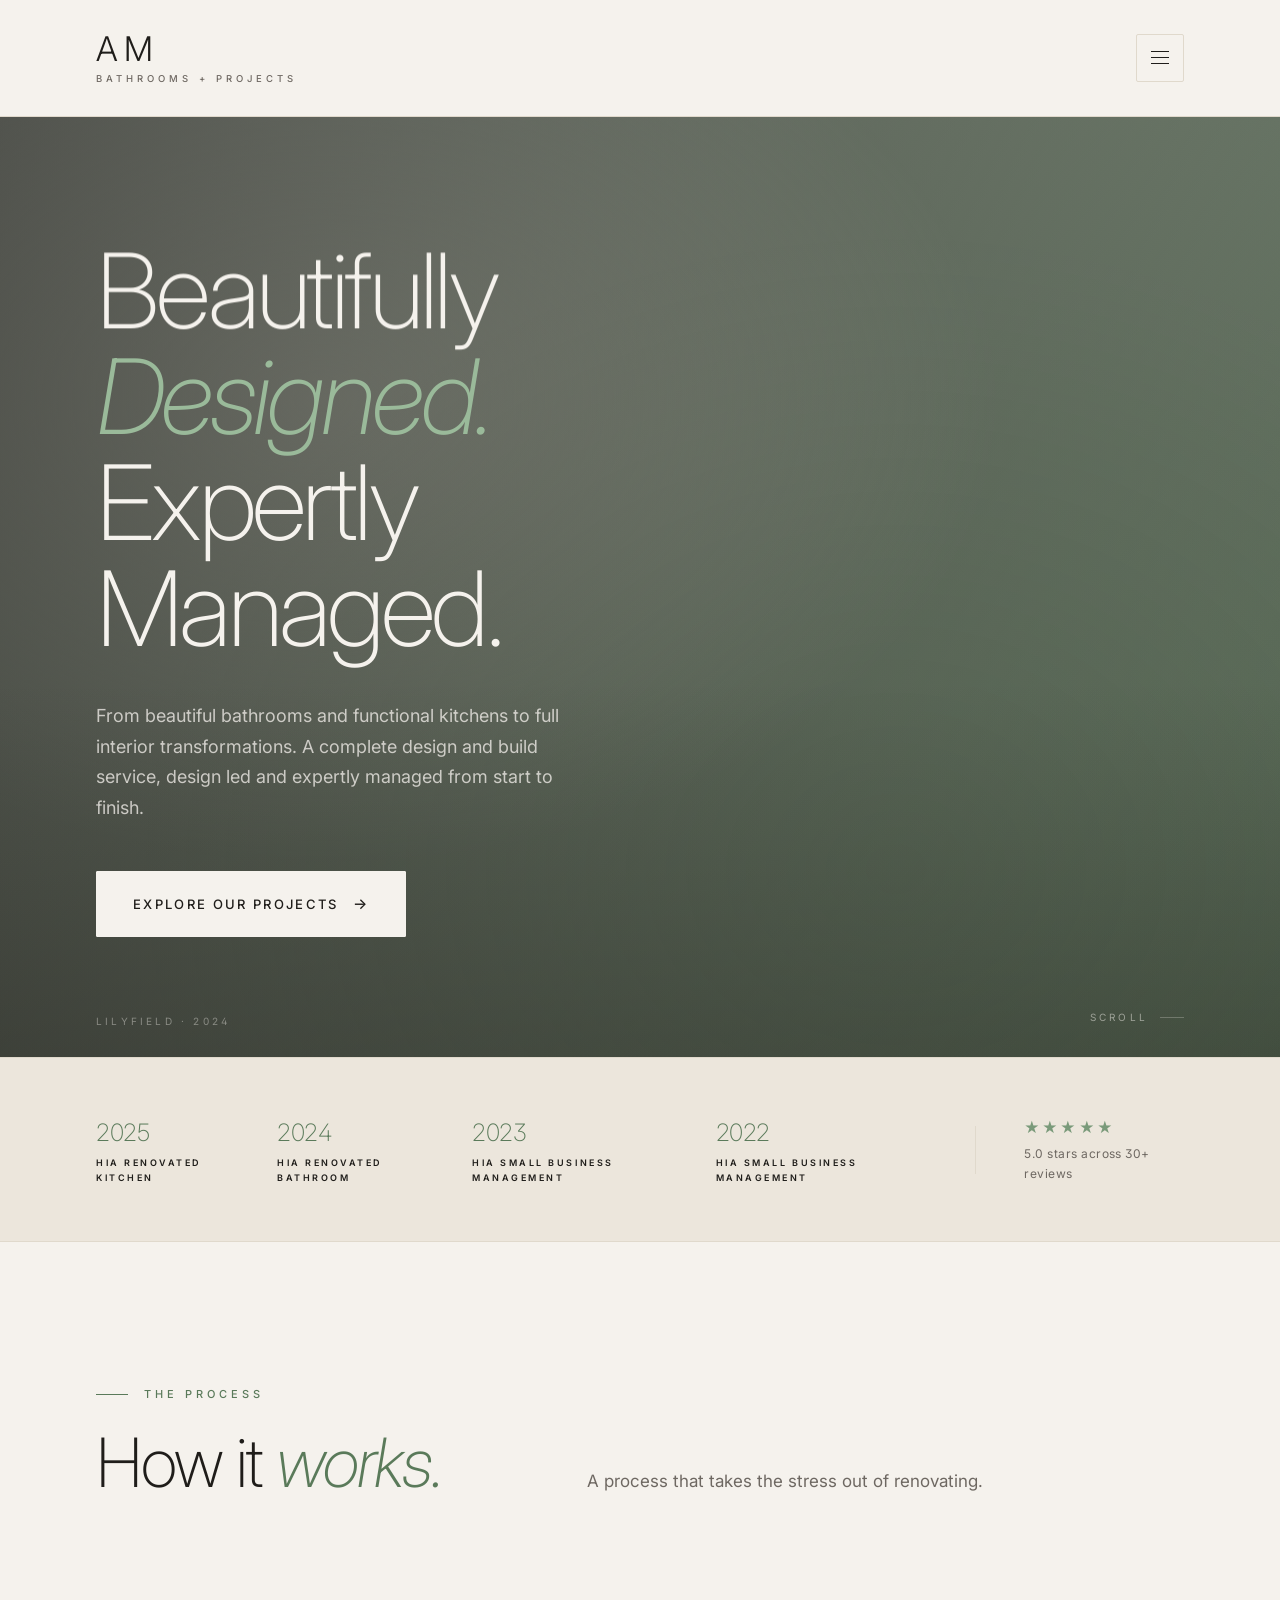
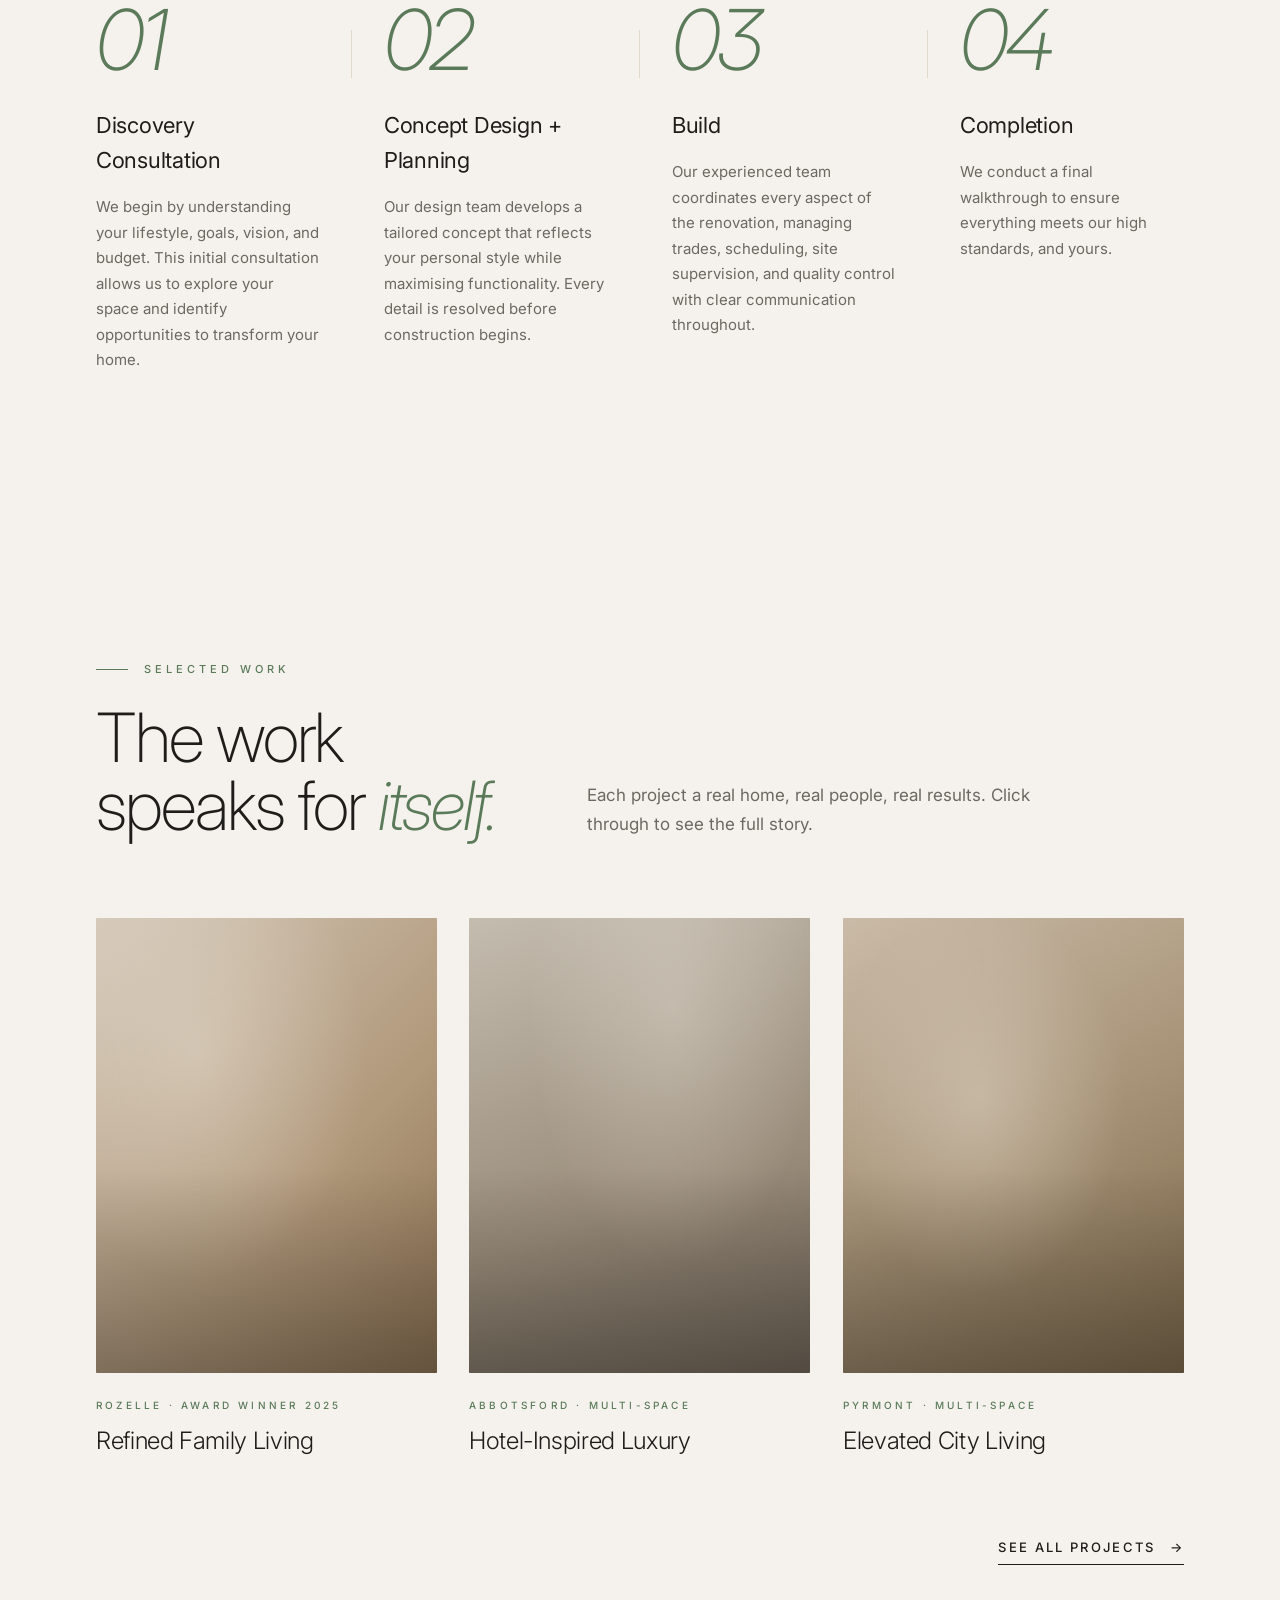
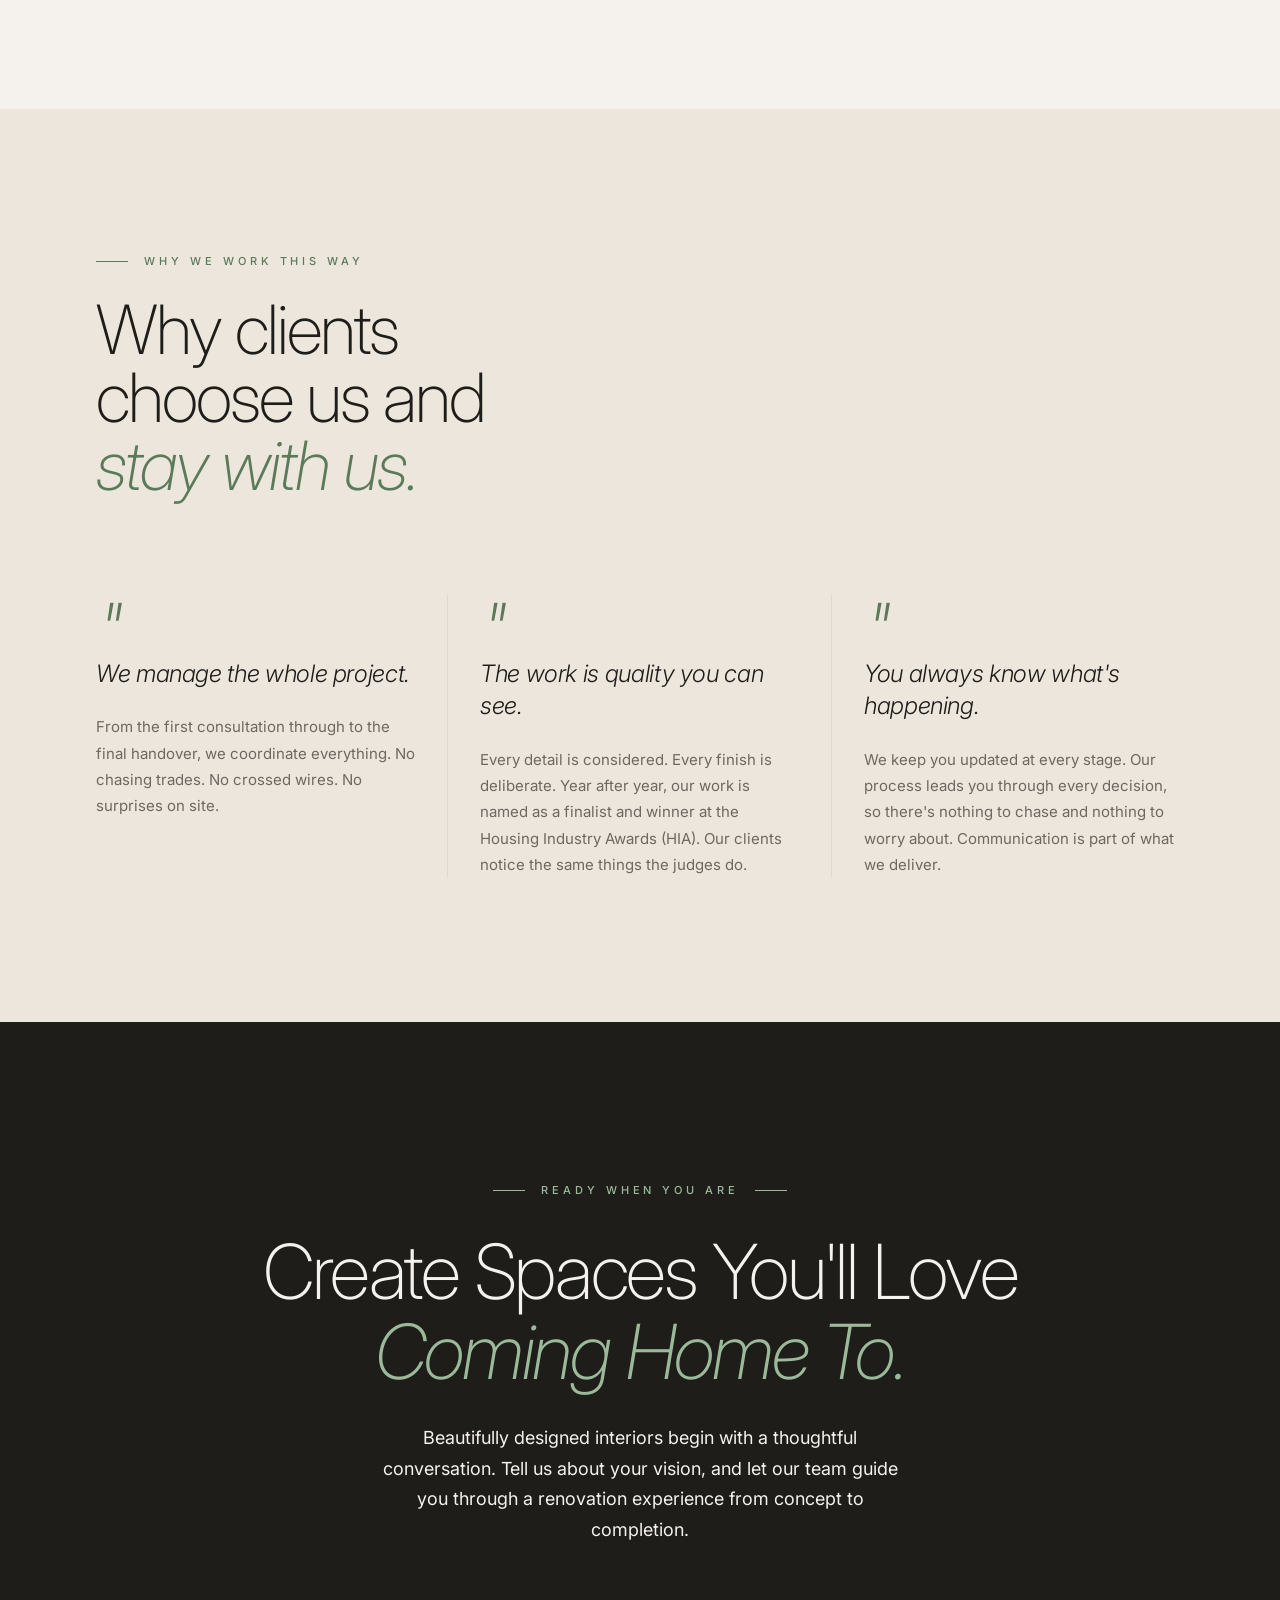
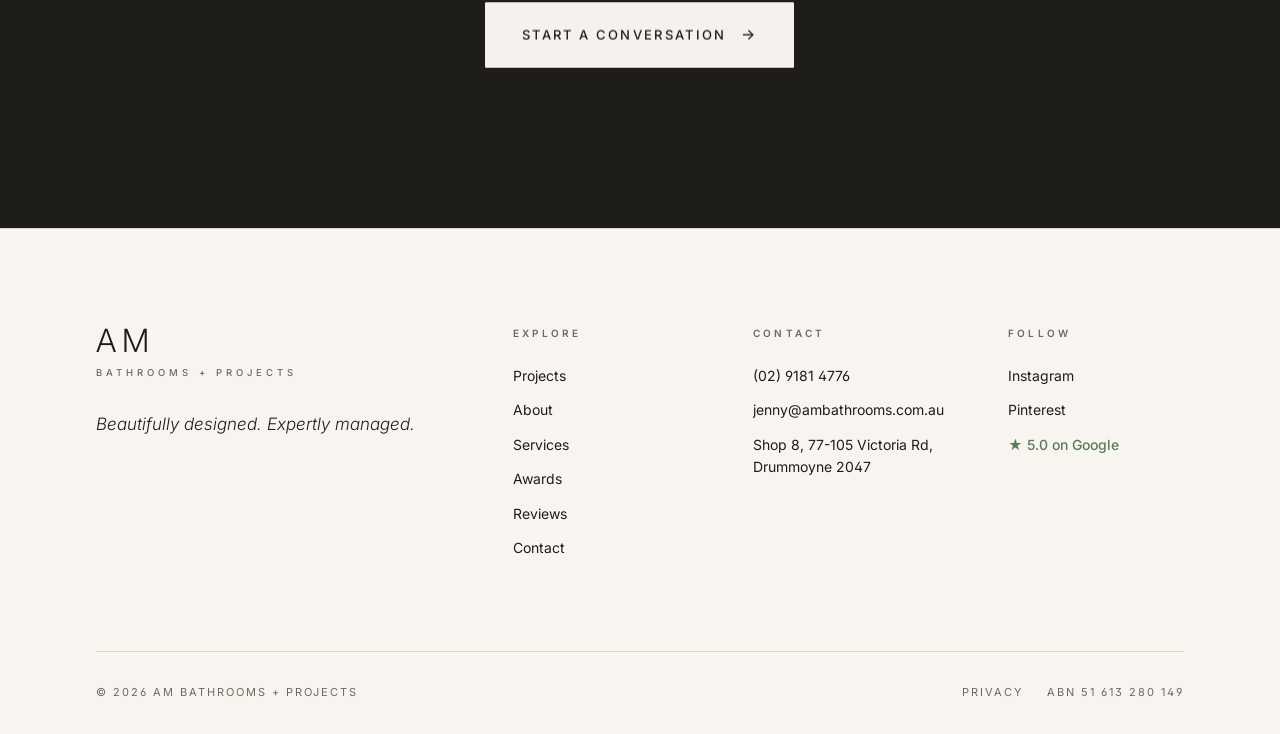
==== index.html @ 5ba43dea "Deploy site to root for clean GitHub Pages URL Copied all HTML, CSS, and JS files from mockups/ to r" ====
<!doctype html>
<html lang="en">
<head>
<meta charset="utf-8" />
<meta name="viewport" content="width=device-width,initial-scale=1" />
<title>AM Bathrooms + Projects | Bathroom, Kitchen & Full Interior Renovations Sydney</title>
<meta name="description" content="AM Bathrooms + Projects designs and builds bathroom, kitchen, laundry and full interior renovations across Sydney. One team, every detail, start to finish. HIA award-winning." />
<link rel="preconnect" href="https://fonts.googleapis.com">
<link rel="preconnect" href="https://fonts.gstatic.com" crossorigin>
<link href="https://fonts.googleapis.com/css2?family=Inter:ital,wght@0,100;0,200;0,300;0,400;0,500;0,600;1,200;1,300;1,400&display=swap" rel="stylesheet">
<script>document.documentElement.classList.add('am')</script>
<link rel="stylesheet" href="animations.css">
<style>
:root{
  --bg: #f5f2ed;
  --bg-2: #f8f5f0;
  --surface: #faf8f4;
  --surface-alt: #ece6dc;
  --ink: #1f1d1a;
  --ink-muted: #6e6862;
  --ink-faint: #a39c92;
  --line: #e0d9cc;
  --line-soft: #ebe5d8;
  --accent: #5a7a5a;
  --brass: #7a9a7a;
  --brass-soft: #9aba9a;
}
*{box-sizing:border-box;margin:0;padding:0}
html,body{
  background:var(--bg);color:var(--ink);
  font-family:'Inter',system-ui,sans-serif;font-weight:400;line-height:1.6;
  -webkit-font-smoothing:antialiased;-moz-osx-font-smoothing:grayscale;
  font-feature-settings:"kern" 1,"liga" 1,"ss01" 1;
}
body::before{
  content:'';position:fixed;inset:0;pointer-events:none;z-index:1;opacity:.04;
  background-image:url("data:image/svg+xml;utf8,<svg xmlns='http://www.w3.org/2000/svg' width='200' height='200'><filter id='n'><feTurbulence type='fractalNoise' baseFrequency='0.9' numOctaves='2' stitchTiles='stitch'/><feColorMatrix values='0 0 0 0 0.12 0 0 0 0 0.11 0 0 0 0 0.10 0 0 0 1 0'/></filter><rect width='200' height='200' filter='url(%23n)'/></svg>");
  mix-blend-mode:multiply;
}
body > * { position: relative; z-index: 2 }
a{color:inherit;text-decoration:none}

/* Navbar */
.nav{
  background:var(--bg);
  border-bottom:1px solid var(--line);
  padding:32px 96px;
  display:flex;align-items:center;justify-content:space-between;
}
.brand{display:flex;flex-direction:column;align-items:flex-start;line-height:1}
.brand .mark{
  font-family:'Inter',sans-serif;font-weight:300;font-size:34px;letter-spacing:.18em;
  color:var(--ink);line-height:1;
}
.brand .wm{
  font-family:'Inter',sans-serif;font-size:9.5px;font-weight:500;letter-spacing:.42em;
  color:var(--ink-muted);margin-top:8px;text-transform:uppercase;
}
.hamburger{
  width:48px;height:48px;border:1px solid var(--line);background:transparent;cursor:pointer;
  display:flex;flex-direction:column;align-items:center;justify-content:center;gap:5px;border-radius:2px;
  transition:all .25s ease-out;
}
.hamburger:hover{background:var(--ink);border-color:var(--ink)}
.hamburger:hover span{background:var(--bg)}
.hamburger span{display:block;width:18px;height:1px;background:var(--ink);transition:background .25s ease-out}

/* Hero — full-width with overlay */
.hero{
  position:relative;
  min-height:88vh;
  display:flex;align-items:center;
  padding:120px 96px;
  overflow:hidden;
}
.hero-bg{
  position:absolute;inset:0;
  background:
    radial-gradient(ellipse at 25% 30%, rgba(241,235,225,.35) 0%, transparent 50%),
    radial-gradient(ellipse at 70% 80%, rgba(90,122,90,.15) 0%, transparent 60%),
    linear-gradient(135deg, #b8c4b8 0%, #8a9a88 40%, #5a6e58 100%);
}
.hero-bg::before{
  content:'';position:absolute;inset:0;
  background:linear-gradient(105deg, rgba(31,29,26,.68) 0%, rgba(31,29,26,.4) 50%, rgba(31,29,26,.15) 100%);
  z-index:1;
}
.hero-bg::after{
  content:'';position:absolute;inset:0;
  background:linear-gradient(180deg, transparent 60%, rgba(31,29,26,.3) 100%);
  z-index:1;
}
.hero-text{position:relative;z-index:2;max-width:640px}
.hero h1{
  font-family:'Inter',sans-serif;font-weight:200;letter-spacing:-.035em;
  font-size:104px;line-height:1.02;color:var(--bg);
  margin-bottom:40px;
}
.hero h1 span{display:block}
.hero h1 em{font-style:italic;font-weight:200;color:var(--brass-soft)}
.hero p.sub{
  font-family:'Inter',sans-serif;font-size:18px;font-weight:400;color:rgba(245,242,237,.75);
  max-width:500px;margin-bottom:48px;line-height:1.7;
}
.cta-row{display:flex;gap:20px;align-items:center;flex-wrap:wrap}
.btn{
  font-family:'Inter',sans-serif;font-weight:500;font-size:13px;letter-spacing:.18em;
  padding:20px 36px;border-radius:1px;cursor:pointer;transition:all .3s ease-out;
  text-transform:uppercase;display:inline-flex;align-items:center;gap:14px;
}
.btn-primary{background:var(--ink);color:var(--bg);border:1px solid var(--ink)}
.btn-primary:hover{background:var(--accent);border-color:var(--accent);transform:translateY(-1px)}
.btn-secondary{background:transparent;color:var(--ink);border:1px solid var(--ink);padding:20px 32px}
.btn-secondary:hover{background:var(--ink);color:var(--bg)}
.btn-hero{background:var(--bg);color:var(--ink);border:1px solid var(--bg)}
.btn-hero:hover{background:var(--accent);color:var(--bg);border-color:var(--accent);transform:translateY(-1px)}
.btn .arrow{font-size:15px;transition:transform .25s ease-out}
.btn:hover .arrow{transform:translateX(4px)}

.hero .photo-label{
  position:absolute;bottom:28px;left:96px;color:var(--bg);
  font-family:'Inter',sans-serif;font-size:10px;letter-spacing:.32em;
  text-transform:uppercase;opacity:.4;z-index:2;
}
.hero .scroll-hint{
  position:absolute;bottom:32px;right:96px;color:var(--bg);
  font-family:'Inter',sans-serif;font-size:10px;letter-spacing:.32em;
  text-transform:uppercase;opacity:.5;z-index:2;
  display:flex;align-items:center;gap:12px;
}
.hero .scroll-hint::after{content:'';width:24px;height:1px;background:var(--bg);opacity:.5}

/* Trust bar — rotating flip */
.trust{
  background:var(--surface-alt);
  padding:56px 96px;
  border-top:1px solid var(--line);border-bottom:1px solid var(--line);
  perspective:1200px;overflow:hidden;
}
.trust-flipper{
  position:relative;
  transform-style:preserve-3d;
  transition:transform .8s cubic-bezier(.16,1,.3,1);
}
.trust-flipper.flipped{transform:rotateX(180deg)}
.trust-face{backface-visibility:hidden;background:var(--surface-alt)}
.trust-front{display:flex;align-items:center;justify-content:center;gap:48px}
.trust-back{
  position:absolute;inset:0;transform:rotateX(180deg);
  display:flex;align-items:center;justify-content:center;
}
.awards{display:flex;gap:32px;align-items:center}
.award-badge{
  font-family:'Inter',sans-serif;font-size:9px;font-weight:600;letter-spacing:.28em;
  text-transform:uppercase;color:var(--ink);
  display:flex;flex-direction:column;align-items:flex-start;gap:4px;
}
.award-badge .year{font-family:'Inter',sans-serif;font-weight:200;font-size:24px;letter-spacing:-.02em;color:var(--accent);text-transform:none}
.divider{width:1px;height:48px;background:var(--line)}
.trust-rating{display:flex;flex-direction:column;align-items:flex-start;gap:4px}
.trust-rating .stars{color:var(--brass);letter-spacing:.14em;font-size:15px;font-family:'Inter',sans-serif}
.trust-rating .rating-text{font-family:'Inter',sans-serif;font-size:12px;font-weight:400;color:var(--ink-muted);letter-spacing:.04em}
.quote{
  font-family:'Inter',sans-serif;font-style:italic;font-weight:300;font-size:19px;
  color:var(--ink);line-height:1.6;letter-spacing:-.005em;
  max-width:700px;text-align:center;padding:0 24px;
}
.quote .stars{color:var(--brass);letter-spacing:.14em;font-style:normal;font-size:13px;display:block;margin-bottom:10px}
.quote .who{display:block;margin-top:14px;font-style:normal;font-family:'Inter',sans-serif;font-size:10px;font-weight:500;letter-spacing:.28em;text-transform:uppercase;color:var(--ink-muted)}

/* How it works */
.how{padding:144px 96px;background:var(--bg)}
.how-header{display:grid;grid-template-columns:5fr 7fr;gap:64px;margin-bottom:96px;align-items:end}
.how .section-eyebrow{
  font-family:'Inter',sans-serif;font-size:11px;font-weight:500;letter-spacing:.36em;
  color:var(--accent);text-transform:uppercase;margin-bottom:24px;
  display:flex;align-items:center;gap:16px;
}
.how .section-eyebrow::before{content:'';width:32px;height:1px;background:var(--accent)}
.how h2{
  font-family:'Inter',sans-serif;font-weight:200;font-size:68px;letter-spacing:-.03em;
  color:var(--ink);line-height:1;
}
.how h2 em{font-style:italic;color:var(--accent);font-weight:200}
.how p.lead{
  font-size:17px;color:var(--ink-muted);max-width:480px;line-height:1.7;
}
.steps{display:grid;grid-template-columns:repeat(4,1fr);gap:64px}
.step{position:relative}
.step .num{
  font-family:'Inter',sans-serif;font-weight:200;font-style:italic;font-size:84px;
  color:var(--accent);line-height:1;margin-bottom:32px;letter-spacing:-.04em;
}
.step h3{
  font-family:'Inter',sans-serif;font-size:22px;font-weight:400;margin-bottom:16px;
  letter-spacing:-.012em;color:var(--ink);
}
.step p{color:var(--ink-muted);font-size:15px;line-height:1.7}
.step:not(:last-child)::after{
  content:'';position:absolute;top:38px;right:-32px;width:1px;height:48px;background:var(--line);
}

/* Featured Projects */
.featured{padding:144px 96px;background:var(--bg)}
.featured-header{display:grid;grid-template-columns:5fr 7fr;gap:64px;margin-bottom:80px;align-items:end}
.featured .section-eyebrow{
  font-family:'Inter',sans-serif;font-size:11px;font-weight:500;letter-spacing:.36em;
  color:var(--accent);text-transform:uppercase;margin-bottom:24px;
  display:flex;align-items:center;gap:16px;
}
.featured .section-eyebrow::before{content:'';width:32px;height:1px;background:var(--accent)}
.featured h2{
  font-family:'Inter',sans-serif;font-weight:200;font-size:68px;letter-spacing:-.03em;
  color:var(--ink);line-height:1;
}
.featured h2 em{font-style:italic;color:var(--accent);font-weight:200}
.featured p.lead{font-size:17px;color:var(--ink-muted);max-width:480px;line-height:1.7}
.project-grid{display:grid;grid-template-columns:repeat(3,1fr);gap:32px}
.project-card{cursor:pointer;display:block}
.project-image{
  position:relative;overflow:hidden;border-radius:1px;
  aspect-ratio:3/4;margin-bottom:24px;
  transition:transform .5s ease-out;
}
.project-image.p1{background:
  radial-gradient(ellipse at 30% 30%, rgba(241,235,225,.35) 0%, transparent 50%),
  linear-gradient(135deg, #d4c8b8 0%, #b0987a 60%, #8a6f50 100%);
}
.project-image.p2{background:
  radial-gradient(ellipse at 60% 20%, rgba(241,235,225,.3) 0%, transparent 50%),
  linear-gradient(160deg, #c4bcaf 0%, #998c7a 60%, #6e6356 100%);
}
.project-image.p3{background:
  radial-gradient(ellipse at 40% 40%, rgba(241,235,225,.35) 0%, transparent 50%),
  linear-gradient(150deg, #cabba8 0%, #a89478 50%, #7a6648 100%);
}
.project-image::after{
  content:'';position:absolute;inset:0;
  background:linear-gradient(180deg, transparent 55%, rgba(31,29,26,.35) 100%);
}
.project-card:hover .project-image{transform:translateY(-8px)}
.project-meta{
  font-family:'Inter',sans-serif;font-size:10px;font-weight:500;letter-spacing:.32em;
  color:var(--accent);text-transform:uppercase;margin-bottom:12px;
}
.project-name{
  font-family:'Inter',sans-serif;font-size:24px;font-weight:300;letter-spacing:-.015em;
  color:var(--ink);transition:color .25s ease-out;line-height:1.3;
}
.project-card:hover .project-name{color:var(--accent)}
.featured-link{margin-top:80px;display:flex;justify-content:flex-end}
.featured-link a{
  font-family:'Inter',sans-serif;font-size:13px;font-weight:500;letter-spacing:.18em;
  color:var(--ink);text-transform:uppercase;
  border-bottom:1px solid var(--ink);padding-bottom:6px;
  display:inline-flex;gap:14px;align-items:center;
  transition:all .3s ease-out;
}
.featured-link a:hover{color:var(--accent);border-color:var(--accent)}
.featured-link a:hover .arrow{transform:translateX(4px)}
.featured-link .arrow{transition:transform .25s ease-out}

/* Why Pillars */
.why{padding:144px 96px;background:var(--surface-alt)}
.why-header{display:grid;grid-template-columns:5fr 7fr;gap:64px;margin-bottom:96px;align-items:end}
.why .section-eyebrow{
  font-family:'Inter',sans-serif;font-size:11px;font-weight:500;letter-spacing:.36em;
  color:var(--accent);text-transform:uppercase;margin-bottom:24px;
  display:flex;align-items:center;gap:16px;
}
.why .section-eyebrow::before{content:'';width:32px;height:1px;background:var(--accent)}
.why h2{
  font-family:'Inter',sans-serif;font-weight:200;font-size:68px;letter-spacing:-.03em;
  color:var(--ink);line-height:1;
}
.why h2 em{font-style:italic;color:var(--accent);font-weight:200}
.pillars{display:grid;grid-template-columns:repeat(3,1fr);gap:64px}
.pillar{position:relative}
.pillar .quote-mark{
  font-family:'Inter',sans-serif;font-style:italic;font-weight:200;font-size:80px;
  color:var(--accent);line-height:.5;margin-bottom:32px;letter-spacing:-.04em;
  height:32px;
}
.pillar h3{
  font-family:'Inter',sans-serif;font-size:24px;font-weight:300;letter-spacing:-.015em;
  color:var(--ink);margin-bottom:24px;line-height:1.35;font-style:italic;
}
.pillar p{color:var(--ink-muted);font-size:15px;line-height:1.75}
.pillar:not(:last-child)::after{
  content:'';position:absolute;top:0;right:-32px;width:1px;height:100%;background:var(--line);
}

/* Final CTA */
.cta{background:var(--ink);color:var(--bg);padding:160px 96px;text-align:center}
.cta-inner{max-width:760px;margin:0 auto}
.cta .section-eyebrow{
  font-family:'Inter',sans-serif;font-size:11px;font-weight:500;letter-spacing:.36em;
  color:var(--brass-soft);text-transform:uppercase;margin-bottom:32px;
  display:flex;align-items:center;justify-content:center;gap:16px;
}
.cta .section-eyebrow::before,
.cta .section-eyebrow::after{content:'';width:32px;height:1px;background:var(--brass-soft)}
.cta h2{
  font-family:'Inter',sans-serif;font-weight:200;font-size:76px;letter-spacing:-.03em;
  color:var(--bg);line-height:1.05;margin-bottom:32px;
}
.cta h2 em{font-style:italic;color:var(--brass-soft);font-weight:200}
.cta p{
  font-family:'Inter',sans-serif;font-size:18px;color:var(--bg);opacity:.78;
  max-width:540px;margin:0 auto 56px;line-height:1.7;
}
.btn-inverted{background:var(--bg);color:var(--ink);border:1px solid var(--bg)}
.btn-inverted:hover{background:var(--brass);color:var(--bg);border-color:var(--brass);transform:translateY(-1px)}

/* Footer */
.footer{background:var(--bg-2);padding:96px 96px 32px;border-top:1px solid var(--line)}
.footer-grid{display:grid;grid-template-columns:2fr 1fr 1fr 1fr;gap:64px;margin-bottom:80px}
.footer-brand .mark{
  font-family:'Inter',sans-serif;font-weight:300;font-size:32px;letter-spacing:.18em;
  color:var(--ink);line-height:1;display:block;
}
.footer-brand .wm{
  font-family:'Inter',sans-serif;font-size:9.5px;font-weight:500;letter-spacing:.42em;
  color:var(--ink-muted);margin-top:8px;text-transform:uppercase;display:block;
}
.footer-brand .tag{
  font-family:'Inter',sans-serif;font-style:italic;font-weight:300;font-size:17px;
  color:var(--ink);margin-top:32px;max-width:340px;line-height:1.5;
}
.footer-col h4{
  font-family:'Inter',sans-serif;font-size:10px;font-weight:600;letter-spacing:.32em;
  color:var(--ink-muted);text-transform:uppercase;margin-bottom:24px;
}
.footer-col a, .footer-col span{
  font-family:'Inter',sans-serif;font-size:14px;font-weight:400;
  color:var(--ink);display:block;margin-bottom:12px;
  transition:color .2s ease-out;
}
.footer-col a:hover{color:var(--accent)}
.footer-col .accent{color:var(--accent);font-weight:500}
.footer-bottom{
  border-top:1px solid var(--line);padding-top:32px;
  display:flex;justify-content:space-between;align-items:center;
  font-family:'Inter',sans-serif;font-size:11px;letter-spacing:.18em;
  color:var(--ink-muted);text-transform:uppercase;
}
.footer-bottom a{color:var(--ink-muted);transition:color .2s ease-out}
.footer-bottom a:hover{color:var(--accent)}
.footer-bottom .links{display:flex;gap:24px}

.label-bar{
  position:fixed;bottom:0;left:0;right:0;background:var(--ink);color:var(--bg);
  padding:12px 24px;font-family:'Inter',sans-serif;font-size:10px;letter-spacing:.32em;
  text-align:center;text-transform:uppercase;z-index:99;opacity:.85;
}

@media (max-width: 1100px){
  .nav, .hero, .trust, .how, .featured, .why, .cta, .footer { padding-left: 32px; padding-right: 32px }
  .hero { padding: 80px 32px; min-height: 75vh }
  .hero h1 { font-size: 56px }
  .hero .photo-label { left: 32px }
  .hero .scroll-hint { right: 32px }
  .trust { padding: 40px 32px }
  .trust-front { flex-direction: column; gap: 24px }
  .trust-front .divider { display: none }
  .awards { flex-direction: column; gap: 20px; align-items: center }
  .award-badge { align-items: center; text-align: center }
  .trust-rating { align-items: center }
  .quote { font-size: 16px; padding: 0 16px }
  .how-header, .featured-header, .why-header { grid-template-columns: 1fr; gap: 32px; margin-bottom: 64px }
  .how h2, .featured h2, .why h2 { font-size: 44px }
  .cta h2 { font-size: 48px }
  .steps { grid-template-columns: 1fr; gap: 56px }
  .step:not(:last-child)::after { display: none }
  .project-grid { grid-template-columns: 1fr; gap: 48px }
  .pillars { grid-template-columns: 1fr; gap: 48px }
  .pillar:not(:last-child)::after { display: none }
  .pillar:not(:last-child) { padding-bottom: 48px; border-bottom: 1px solid var(--line) }
  .featured, .why, .cta { padding-top: 88px; padding-bottom: 88px }
  .cta p { font-size: 16px }
  .footer { padding: 64px 32px 24px }
  .footer-grid { grid-template-columns: 1fr 1fr; gap: 48px; margin-bottom: 48px }
  .footer-bottom { flex-direction: column; gap: 16px; text-align: center }
}
@media (max-width: 640px){
  .footer-grid { grid-template-columns: 1fr }
  .featured-link { justify-content: center; margin-top: 56px }
}
</style>
</head>
<body>
<div class="page-transition"></div>

<header class="nav">
  <a href="#" class="brand" aria-label="AM Bathrooms and Projects, home">
    <span class="mark">AM</span>
    <span class="wm">Bathrooms + Projects</span>
  </a>
  <button class="hamburger" aria-label="Open menu"><span></span><span></span><span></span></button>
</header>

<section class="hero">
  <div class="hero-bg"></div>
  <div class="hero-text">
    <h1>
      <span>Beautifully</span>
      <span><em>Designed.</em></span>
      <span>Expertly Managed.</span>
    </h1>
    <p class="sub">From beautiful bathrooms and functional kitchens to full interior transformations. A complete design and build service, design led and expertly managed from start to finish.</p>
    <div class="cta-row">
      <a href="projects.html" class="btn btn-hero">Explore Our Projects <span class="arrow">→</span></a>
    </div>
  </div>
  <div class="photo-label">Lilyfield · 2024</div>
  <div class="scroll-hint">Scroll</div>
</section>

<section class="trust">
  <div class="trust-flipper" id="trustFlipper">
    <div class="trust-face trust-front">
      <div class="awards">
        <div class="award-badge">
          <span class="year">2025</span>
          <span>HIA Renovated Kitchen</span>
        </div>
        <div class="award-badge">
          <span class="year">2024</span>
          <span>HIA Renovated Bathroom</span>
        </div>
        <div class="award-badge">
          <span class="year">2023</span>
          <span>HIA Small Business Management</span>
        </div>
        <div class="award-badge">
          <span class="year">2022</span>
          <span>HIA Small Business Management</span>
        </div>
      </div>
      <div class="divider"></div>
      <div class="trust-rating">
        <span class="stars">★★★★★</span>
        <span class="rating-text">5.0 stars across 30+ reviews</span>
      </div>
    </div>
    <div class="trust-face trust-back">
      <div class="quote" id="trustQuote">
        <span class="stars">★★★★★</span>
        <span class="qt">"The process was seamless and stress-free."</span>
        <span class="who" style="display:none"></span>
      </div>
    </div>
  </div>
</section>

<section class="how" id="how">
  <div class="how-header">
    <div>
      <div class="section-eyebrow">The process</div>
      <h2>How it <em>works.</em></h2>
    </div>
    <p class="lead">A process that takes the stress out of renovating.</p>
  </div>
  <div class="steps">
    <div class="step">
      <div class="num">01</div>
      <h3>Discovery Consultation</h3>
      <p>We begin by understanding your lifestyle, goals, vision, and budget. This initial consultation allows us to explore your space and identify opportunities to transform your home.</p>
    </div>
    <div class="step">
      <div class="num">02</div>
      <h3>Concept Design + Planning</h3>
      <p>Our design team develops a tailored concept that reflects your personal style while maximising functionality. Every detail is resolved before construction begins.</p>
    </div>
    <div class="step">
      <div class="num">03</div>
      <h3>Build</h3>
      <p>Our experienced team coordinates every aspect of the renovation, managing trades, scheduling, site supervision, and quality control with clear communication throughout.</p>
    </div>
    <div class="step">
      <div class="num">04</div>
      <h3>Completion</h3>
      <p>We conduct a final walkthrough to ensure everything meets our high standards, and yours.</p>
    </div>
  </div>
</section>

<section class="featured">
  <div class="featured-header">
    <div>
      <div class="section-eyebrow">Selected work</div>
      <h2>The work speaks for <em>itself.</em></h2>
    </div>
    <p class="lead">Each project a real home, real people, real results. Click through to see the full story.</p>
  </div>
  <div class="project-grid">
    <a href="projects.html" class="project-card">
      <div class="project-image p1"></div>
      <div class="project-meta">Rozelle · Award Winner 2025</div>
      <div class="project-name">Refined Family Living</div>
    </a>
    <a href="projects.html" class="project-card">
      <div class="project-image p2"></div>
      <div class="project-meta">Abbotsford · Multi-Space</div>
      <div class="project-name">Hotel-Inspired Luxury</div>
    </a>
    <a href="projects.html" class="project-card">
      <div class="project-image p3"></div>
      <div class="project-meta">Pyrmont · Multi-Space</div>
      <div class="project-name">Elevated City Living</div>
    </a>
  </div>
  <div class="featured-link">
    <a href="projects.html">See all projects <span class="arrow">→</span></a>
  </div>
</section>

<section class="why">
  <div class="why-header">
    <div>
      <div class="section-eyebrow">Why we work this way</div>
      <h2>Why clients choose us and <em>stay with us.</em></h2>
    </div>
  </div>
  <div class="pillars">
    <div class="pillar">
      <div class="quote-mark">"</div>
      <h3>We manage the whole project.</h3>
      <p>From the first consultation through to the final handover, we coordinate everything. No chasing trades. No crossed wires. No surprises on site.</p>
    </div>
    <div class="pillar">
      <div class="quote-mark">"</div>
      <h3>The work is quality you can see.</h3>
      <p>Every detail is considered. Every finish is deliberate. Year after year, our work is named as a finalist and winner at the Housing Industry Awards (HIA). Our clients notice the same things the judges do.</p>
    </div>
    <div class="pillar">
      <div class="quote-mark">"</div>
      <h3>You always know what's happening.</h3>
      <p>We keep you updated at every stage. Our process leads you through every decision, so there's nothing to chase and nothing to worry about. Communication is part of what we deliver.</p>
    </div>
  </div>
</section>

<section class="cta">
  <div class="cta-inner">
    <div class="section-eyebrow">Ready when you are</div>
    <h2>Create Spaces You'll Love <em>Coming Home To.</em></h2>
    <p>Beautifully designed interiors begin with a thoughtful conversation. Tell us about your vision, and let our team guide you through a renovation experience from concept to completion.</p>
    <a href="contact.html" class="btn btn-inverted">Start a conversation <span class="arrow">→</span></a>
  </div>
</section>

<footer class="footer">
  <div class="footer-grid">
    <div class="footer-brand">
      <span class="mark">AM</span>
      <span class="wm">Bathrooms + Projects</span>
      <p class="tag">Beautifully designed. Expertly managed.</p>
    </div>
    <div class="footer-col">
      <h4>Explore</h4>
      <a href="projects.html">Projects</a>
      <a href="about.html">About</a>
      <a href="services.html">Services</a>
      <a href="awards.html">Awards</a>
      <a href="reviews.html">Reviews</a>
      <a href="contact.html">Contact</a>
    </div>
    <div class="footer-col">
      <h4>Contact</h4>
      <a href="tel:+61291814776">(02) 9181 4776</a>
      <a href="mailto:jenny@ambathrooms.com.au">jenny@ambathrooms.com.au</a>
      <span>Shop 8, 77-105 Victoria Rd, Drummoyne 2047</span>
    </div>
    <div class="footer-col">
      <h4>Follow</h4>
      <a href="#">Instagram</a>
      <a href="#">Pinterest</a>
      <a href="#" class="accent">★ 5.0 on Google</a>
    </div>
  </div>
  <div class="footer-bottom">
    <span>© 2026 AM Bathrooms + Projects</span>
    <div class="links">
      <a href="#">Privacy</a>
      <a href="#">ABN 51 613 280 149</a>
    </div>
  </div>
</footer>


<script src="animations.js"></script>
</body>
</html>
---- animations.css ----
/* ─── AM Bathrooms · Premium Animation System ─── */
/* Scroll reveals, parallax, micro-interactions, page transitions */

/* ─── Page Transition Overlay ─── */
.page-transition{
  position:fixed;inset:0;background:var(--bg,#f5f2ed);
  z-index:9998;pointer-events:none;
  transition:opacity .55s cubic-bezier(.16,1,.3,1);
}
.page-transition.out{opacity:0}

/* ─── Scroll Reveal: Fade Up (default) ─── */
.am .hero h1 span,
.am .hero .sub,
.am .hero .cta-row,
.am .trust,
.am .how-header > *,
.am .step,
.am .featured-header > *,
.am .featured .project-card,
.am .featured-link,
.am .why-header > *,
.am .pillar,
.am .page-head .section-eyebrow,
.am .page-head h1,
.am .page-head .sub,
.am .founder-text > *,
.am .cred-col,
.am .why-do > *,
.am .stat,
.am .filter-bar,
.am .projects .project-card,
.am .service-card,
.am .why-band > *,
.am .tally-item,
.am .award-row,
.am .google-strip > *,
.am .review-card,
.am .form-container,
.am .expect-header > *,
.am .expect-step,
.am .area-note > *,
.am .cta-inner > *,
.am .footer-grid > *,
.am .footer-bottom{
  opacity:0;
  transform:translateY(28px);
  transition:opacity .7s cubic-bezier(.16,1,.3,1),
             transform .7s cubic-bezier(.16,1,.3,1);
  transition-delay:var(--d,0ms);
  will-change:opacity,transform;
}

/* ─── Scroll Reveal: Fade Down (nav) ─── */
.am .nav{
  opacity:0;
  transform:translateY(-16px);
  transition:opacity .5s cubic-bezier(.16,1,.3,1),
             transform .5s cubic-bezier(.16,1,.3,1);
}

/* ─── Scroll Reveal: Scale In (photos) ─── */
.am .founder-photo{
  opacity:0;
  transform:scale(.96);
  transition:opacity .9s cubic-bezier(.16,1,.3,1),
             transform .9s cubic-bezier(.16,1,.3,1);
  transition-delay:var(--d,0ms);
}

/* ─── Visible State ─── */
.am .is-visible{
  opacity:1 !important;
  transform:none !important;
}

/* Parallax photos: override transform to use custom property */
.am .founder-photo.is-visible{
  transform:translateY(var(--py,0px)) !important;
}

/* ─── Slide-in Menu Panel ─── */
.nav{position:sticky;top:0;z-index:1000}

.menu-backdrop{
  position:fixed;inset:0;z-index:998;
  background:rgba(31,29,26,.3);
  opacity:0;visibility:hidden;
  transition:opacity .4s cubic-bezier(.16,1,.3,1),visibility .4s;
  cursor:pointer;
}
.menu-backdrop.open{opacity:1;visibility:visible}

.menu-panel{
  position:fixed;top:0;right:0;bottom:0;z-index:999;
  width:min(380px,80vw);
  background:var(--ink,#1f1d1a);
  transform:translateX(100%);
  transition:transform .45s cubic-bezier(.16,1,.3,1);
  display:flex;flex-direction:column;
  padding:48px 48px 48px;
}
.menu-panel.open{transform:translateX(0)}

.menu-close{
  align-self:flex-end;
  width:48px;height:48px;border:1px solid rgba(245,242,237,.2);
  background:transparent;cursor:pointer;border-radius:2px;
  display:flex;align-items:center;justify-content:center;
  margin-bottom:48px;
  transition:border-color .25s ease;
}
.menu-close:hover{border-color:var(--bg,#f5f2ed)}
.menu-close svg{stroke:var(--bg,#f5f2ed);stroke-width:1.5}

.menu-nav{
  display:flex;flex-direction:column;gap:8px;flex:1;
}
.menu-nav a{
  font-family:'Inter',sans-serif;font-weight:300;font-size:28px;
  letter-spacing:-.015em;line-height:1.3;
  color:var(--bg,#f5f2ed);text-decoration:none;
  padding:8px 0;
  opacity:0;transform:translateX(24px);
  transition:opacity .4s cubic-bezier(.16,1,.3,1),
             transform .4s cubic-bezier(.16,1,.3,1),
             color .25s ease;
}
.menu-panel.open .menu-nav a{opacity:1;transform:none}
.menu-nav a:nth-child(1){transition-delay:.08s}
.menu-nav a:nth-child(2){transition-delay:.12s}
.menu-nav a:nth-child(3){transition-delay:.16s}
.menu-nav a:nth-child(4){transition-delay:.2s}
.menu-nav a:nth-child(5){transition-delay:.24s}
.menu-nav a:nth-child(6){transition-delay:.28s}
.menu-nav a:nth-child(7){transition-delay:.32s}
.menu-nav a:hover{color:var(--brass-soft,#9aba9a)}
.menu-nav a.active{color:var(--brass-soft,#9aba9a);font-style:italic}

.menu-divider{
  width:32px;height:1px;background:rgba(245,242,237,.15);
  margin:auto 0 32px;
}

.menu-contact{
  font-family:'Inter',sans-serif;font-size:13px;font-weight:400;
  color:rgba(245,242,237,.4);line-height:1.8;
  opacity:0;transform:translateX(16px);
  transition:opacity .4s cubic-bezier(.16,1,.3,1) .36s,
             transform .4s cubic-bezier(.16,1,.3,1) .36s;
}
.menu-panel.open .menu-contact{opacity:1;transform:none}
.menu-contact a{color:rgba(245,242,237,.6);text-decoration:none;transition:color .25s ease;display:block}
.menu-contact a:hover{color:var(--brass-soft,#9aba9a)}

/* Hamburger → X morph */
.hamburger span{
  transition:transform .3s cubic-bezier(.16,1,.3,1),
             opacity .2s ease,
             background .25s ease-out !important;
}
.hamburger.is-open span:nth-child(1){transform:translateY(6px) rotate(45deg)}
.hamburger.is-open span:nth-child(2){opacity:0}
.hamburger.is-open span:nth-child(3){transform:translateY(-6px) rotate(-45deg)}

@media(max-width:1100px){
  .menu-panel{width:min(320px,85vw);padding:32px 32px 32px}
  .menu-nav a{font-size:24px}
  .menu-contact{font-size:12px}
}

/* ─── Enhanced Hover Micro-interactions ─── */

/* Buttons — crisp press feedback */
.btn{
  transition:all .35s cubic-bezier(.16,1,.3,1) !important;
  backface-visibility:hidden;
}
.btn:active{
  transform:translateY(0) scale(.97) !important;
  transition-duration:.08s !important;
}

/* Project cards — image lift + shadow */
.project-card .project-image{
  transition:transform .55s cubic-bezier(.16,1,.3,1),
             box-shadow .55s cubic-bezier(.16,1,.3,1) !important;
}
.project-card:hover .project-image{
  transform:translateY(-8px) scale(1.012) !important;
  box-shadow:0 24px 48px -12px rgba(31,29,26,.12);
}

/* Service cards — image hover */
.service-card .service-image{
  transition:transform .55s cubic-bezier(.16,1,.3,1),
             box-shadow .55s cubic-bezier(.16,1,.3,1) !important;
}
.service-card:hover .service-image{
  transform:scale(1.018);
  box-shadow:0 20px 40px -10px rgba(31,29,26,.1);
}

/* Review cards — lift */
.review-card{
  transition:transform .45s cubic-bezier(.16,1,.3,1),
             box-shadow .45s cubic-bezier(.16,1,.3,1) !important;
}
.review-card:hover{
  transform:translateY(-4px) !important;
  box-shadow:0 16px 32px -8px rgba(31,29,26,.08) !important;
}

/* Award rows — subtle highlight */
.award-row{
  transition:background .4s ease,
             padding-left .4s cubic-bezier(.16,1,.3,1),
             padding-right .4s cubic-bezier(.16,1,.3,1) !important;
}

/* Hamburger — magnetic (transform via JS) */
.hamburger{
  transition:transform .35s cubic-bezier(.16,1,.3,1),
             background .25s ease-out,
             border-color .25s ease-out !important;
}

/* Footer links — smooth underline */
.footer-col a{position:relative}
.footer-col a::after{
  content:'';position:absolute;bottom:-1px;left:0;
  width:0;height:1px;background:var(--accent);
  transition:width .3s cubic-bezier(.16,1,.3,1);
}
.footer-col a:hover::after{width:100%}

/* ─── Special Animations ─── */

/* Scroll hint bobbing */
@keyframes bob{
  0%,100%{transform:translateY(0)}
  50%{transform:translateY(6px)}
}
.scroll-hint{animation:bob 2.4s ease-in-out infinite}

/* Decorative number float */
.step .num,
.pillar .quote-mark,
.expect-step .num{
  transition:transform .3s cubic-bezier(.16,1,.3,1);
  will-change:transform;
}

/* ─── Reduced Motion ─── */
@media(prefers-reduced-motion:reduce){
  .page-transition{display:none !important}
  .scroll-hint{animation:none !important}
}
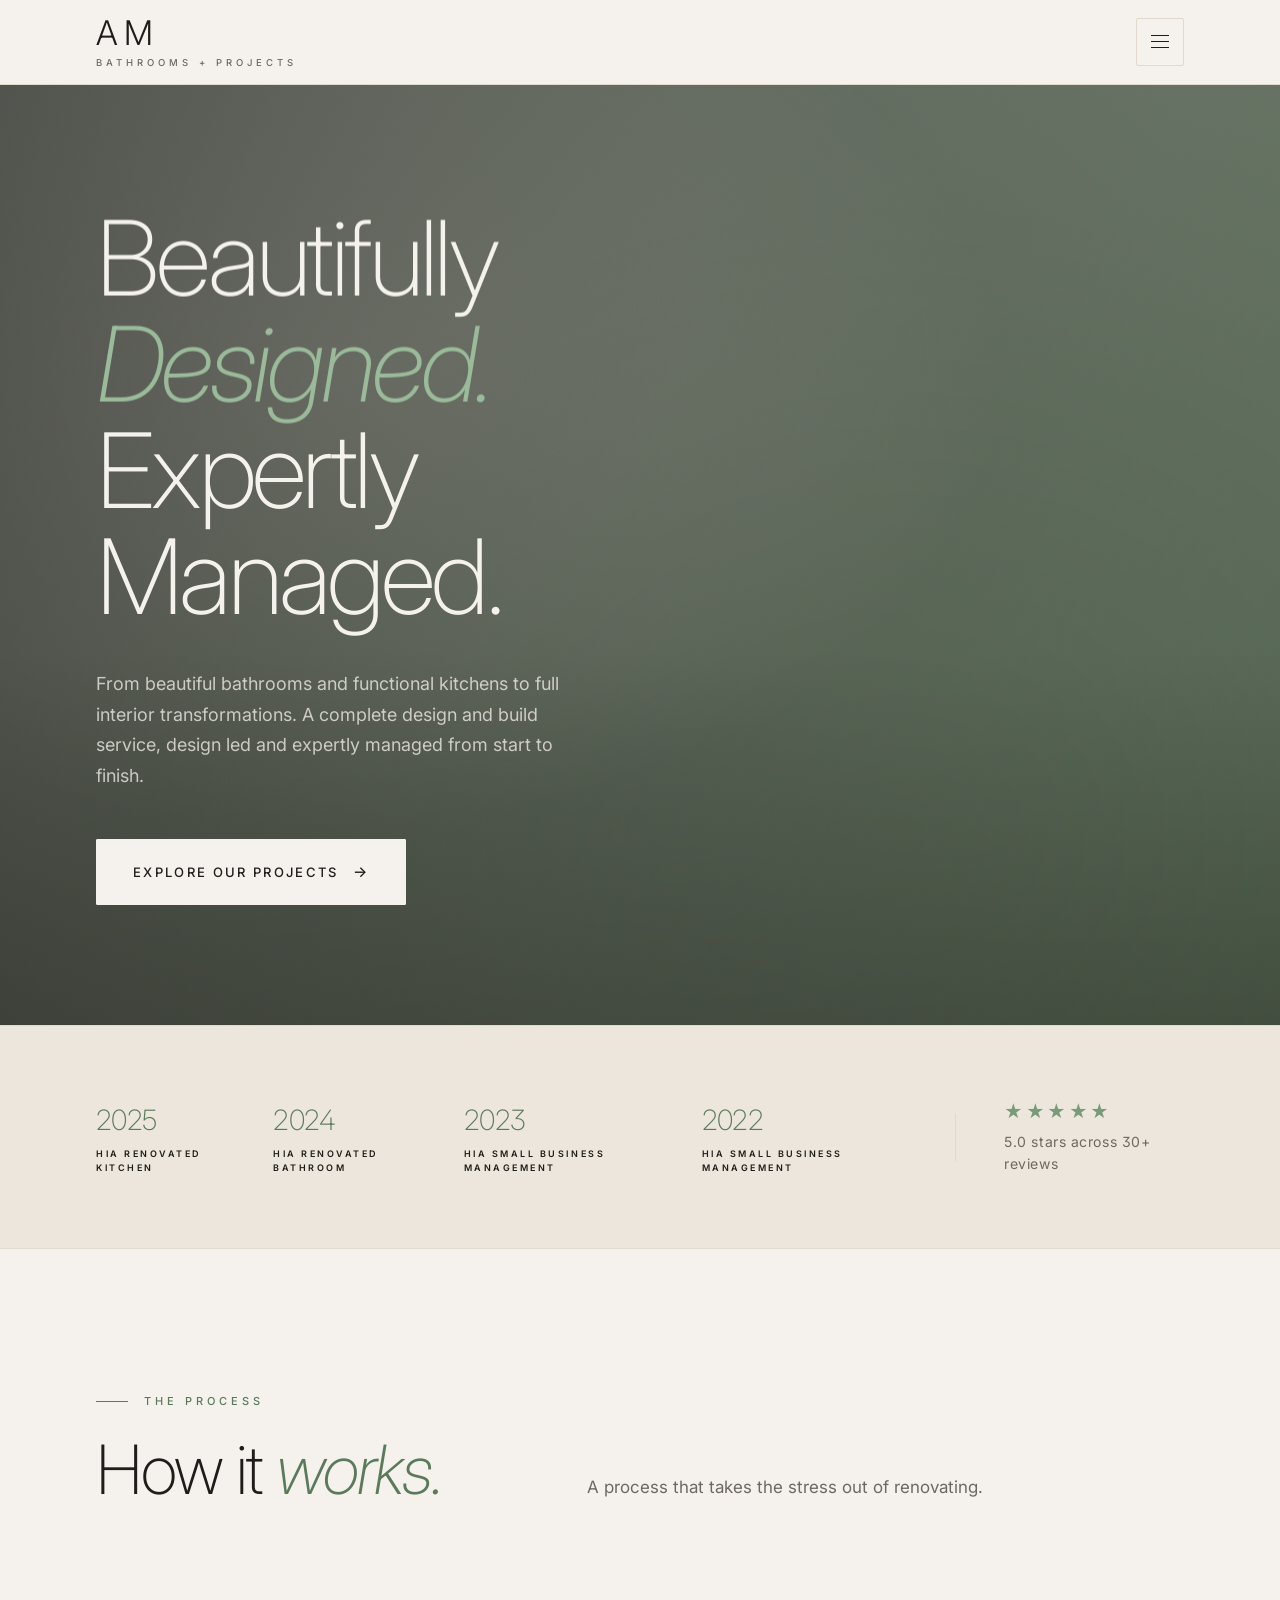
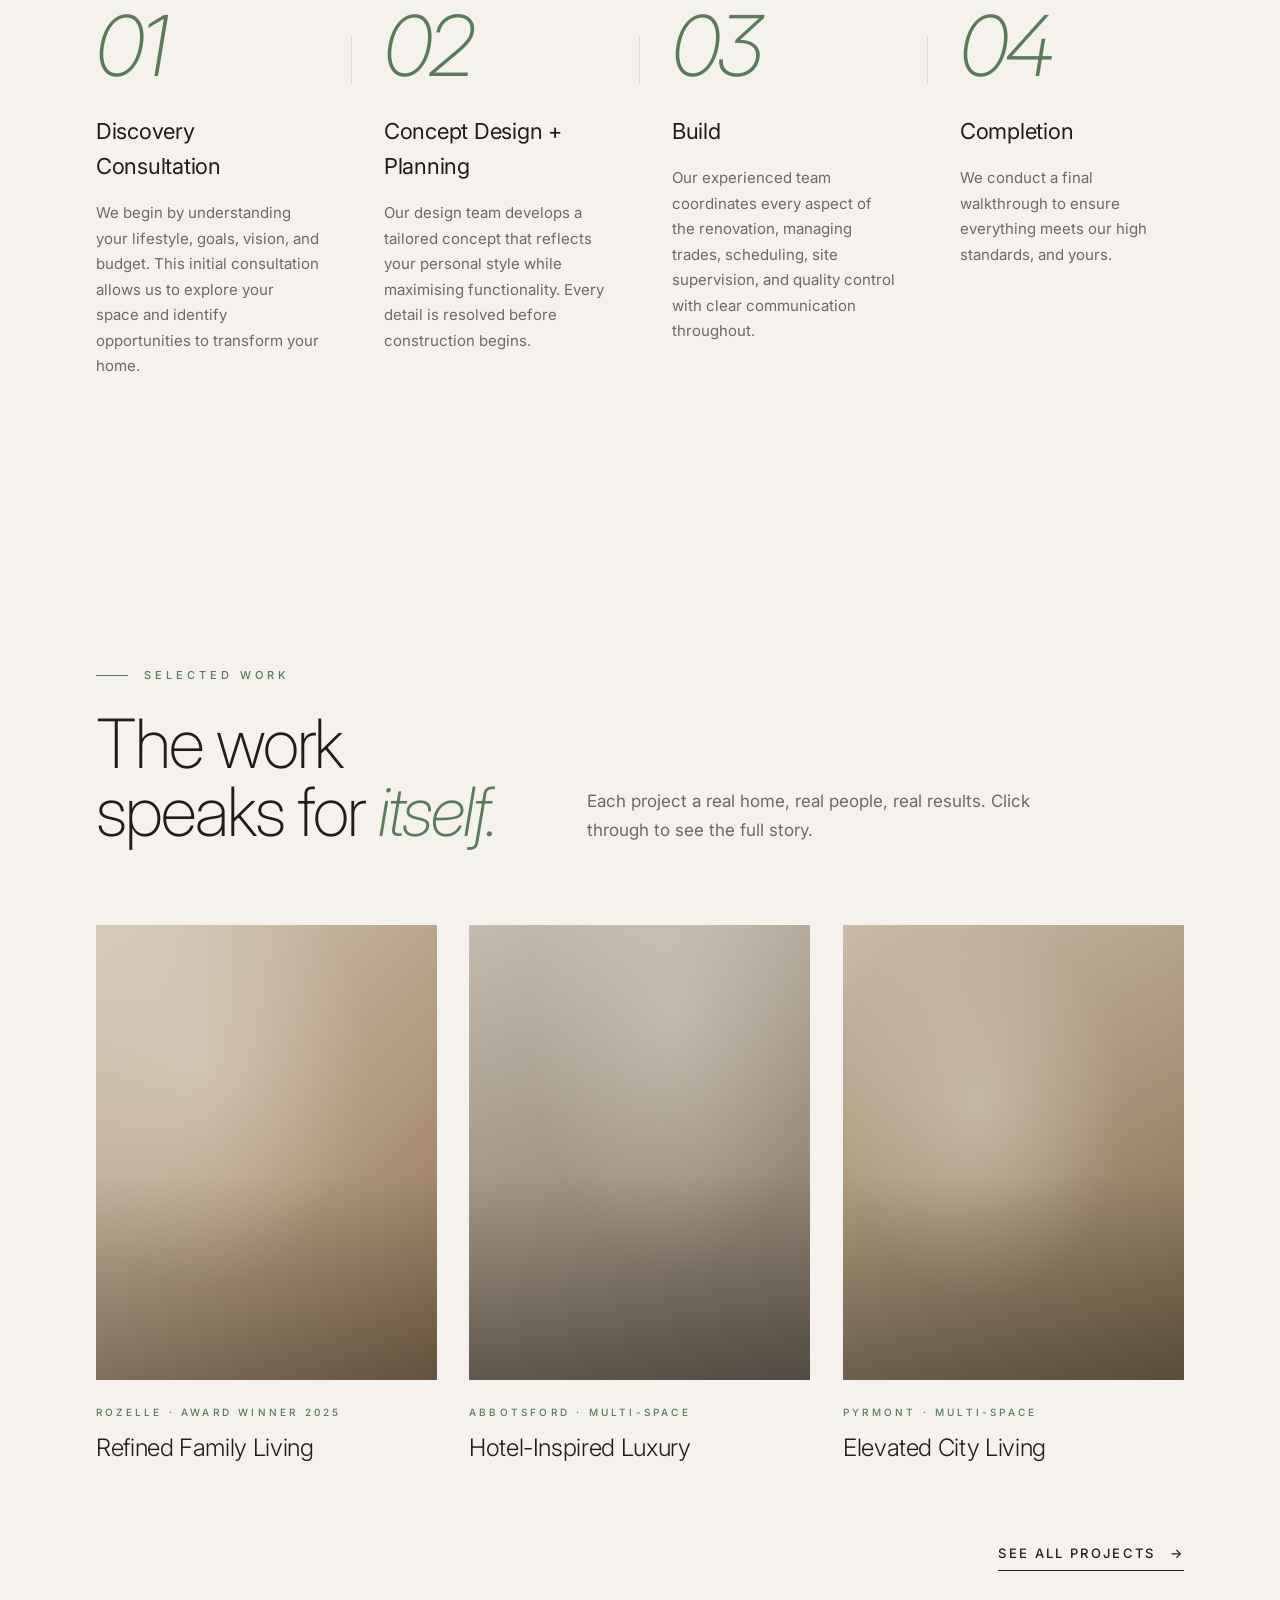
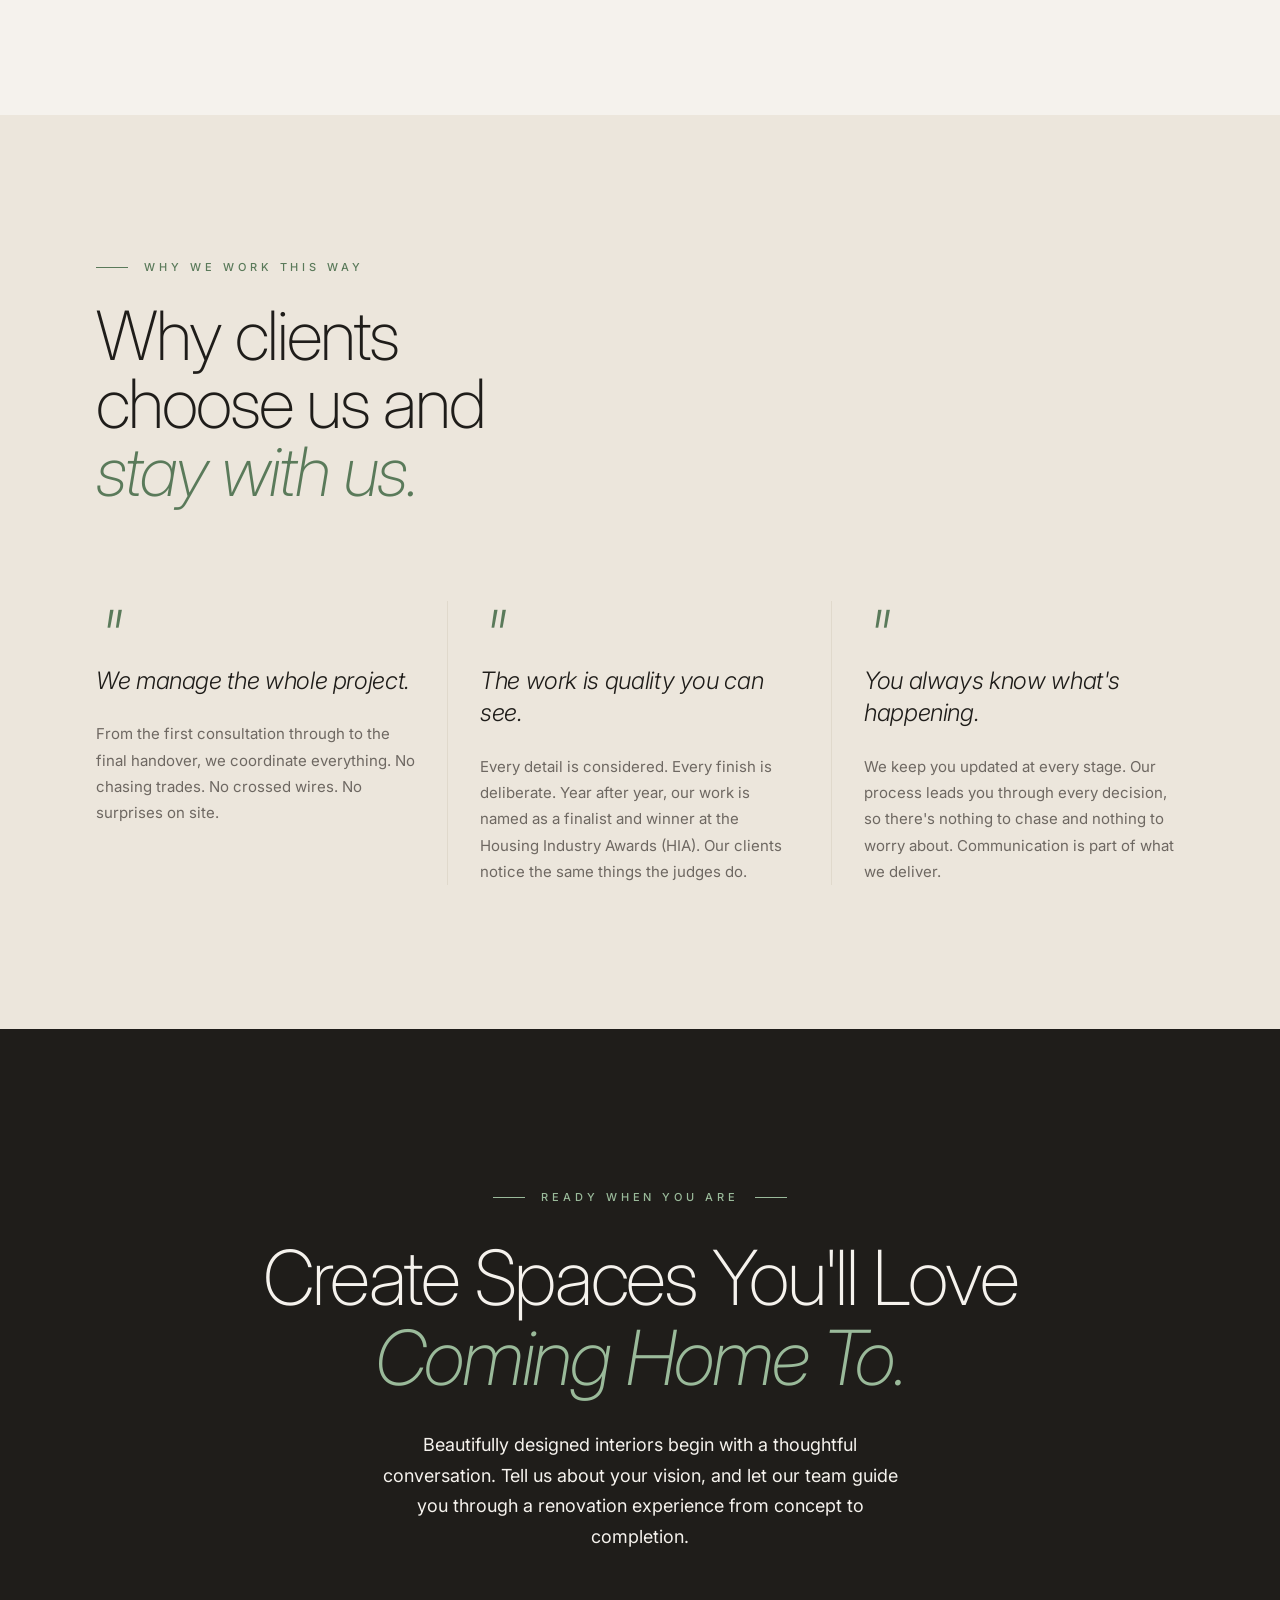
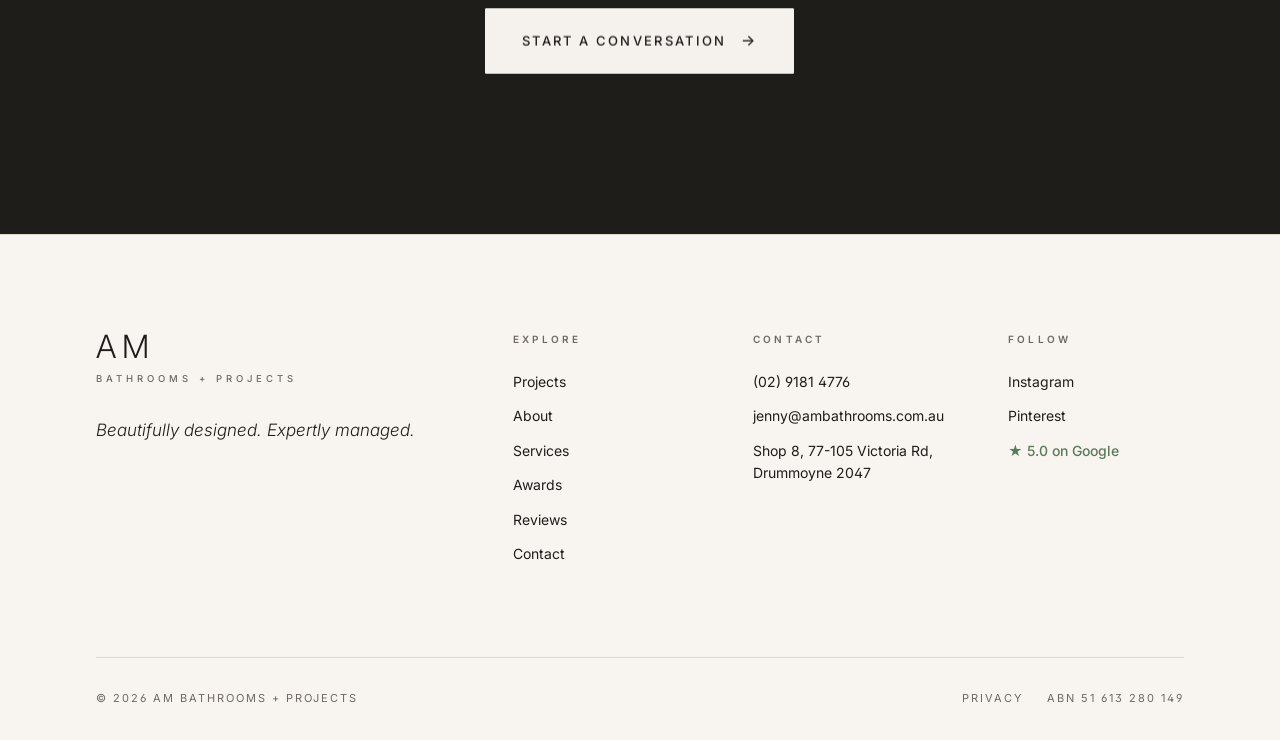
==== commit 68244d41: "Update hero layout: single-line heading, smaller nav, bigger trust bar - "Beautifully Designed." on " ====
--- a/index.html
+++ b/index.html
@@ -44,7 +44,7 @@
 .nav{
   background:var(--bg);
   border-bottom:1px solid var(--line);
-  padding:32px 96px;
+  padding:16px 96px;
   display:flex;align-items:center;justify-content:space-between;
 }
 .brand{display:flex;flex-direction:column;align-items:flex-start;line-height:1}
@@ -133,7 +133,7 @@
 /* Trust bar — rotating flip */
 .trust{
   background:var(--surface-alt);
-  padding:56px 96px;
+  padding:72px 96px;
   border-top:1px solid var(--line);border-bottom:1px solid var(--line);
   perspective:1200px;overflow:hidden;
 }
@@ -155,11 +155,11 @@
   text-transform:uppercase;color:var(--ink);
   display:flex;flex-direction:column;align-items:flex-start;gap:4px;
 }
-.award-badge .year{font-family:'Inter',sans-serif;font-weight:200;font-size:24px;letter-spacing:-.02em;color:var(--accent);text-transform:none}
+.award-badge .year{font-family:'Inter',sans-serif;font-weight:200;font-size:28px;letter-spacing:-.02em;color:var(--accent);text-transform:none}
 .divider{width:1px;height:48px;background:var(--line)}
 .trust-rating{display:flex;flex-direction:column;align-items:flex-start;gap:4px}
-.trust-rating .stars{color:var(--brass);letter-spacing:.14em;font-size:15px;font-family:'Inter',sans-serif}
-.trust-rating .rating-text{font-family:'Inter',sans-serif;font-size:12px;font-weight:400;color:var(--ink-muted);letter-spacing:.04em}
+.trust-rating .stars{color:var(--brass);letter-spacing:.14em;font-size:18px;font-family:'Inter',sans-serif}
+.trust-rating .rating-text{font-family:'Inter',sans-serif;font-size:14px;font-weight:400;color:var(--ink-muted);letter-spacing:.04em}
 .quote{
   font-family:'Inter',sans-serif;font-style:italic;font-weight:300;font-size:19px;
   color:var(--ink);line-height:1.6;letter-spacing:-.005em;
@@ -403,8 +403,7 @@
   <div class="hero-bg"></div>
   <div class="hero-text">
     <h1>
-      <span>Beautifully</span>
-      <span><em>Designed.</em></span>
+      <span>Beautifully <em>Designed.</em></span>
       <span>Expertly Managed.</span>
     </h1>
     <p class="sub">From beautiful bathrooms and functional kitchens to full interior transformations. A complete design and build service, design led and expertly managed from start to finish.</p>
@@ -412,8 +411,6 @@
       <a href="projects.html" class="btn btn-hero">Explore Our Projects <span class="arrow">→</span></a>
     </div>
   </div>
-  <div class="photo-label">Lilyfield · 2024</div>
-  <div class="scroll-hint">Scroll</div>
 </section>
 
 <section class="trust">
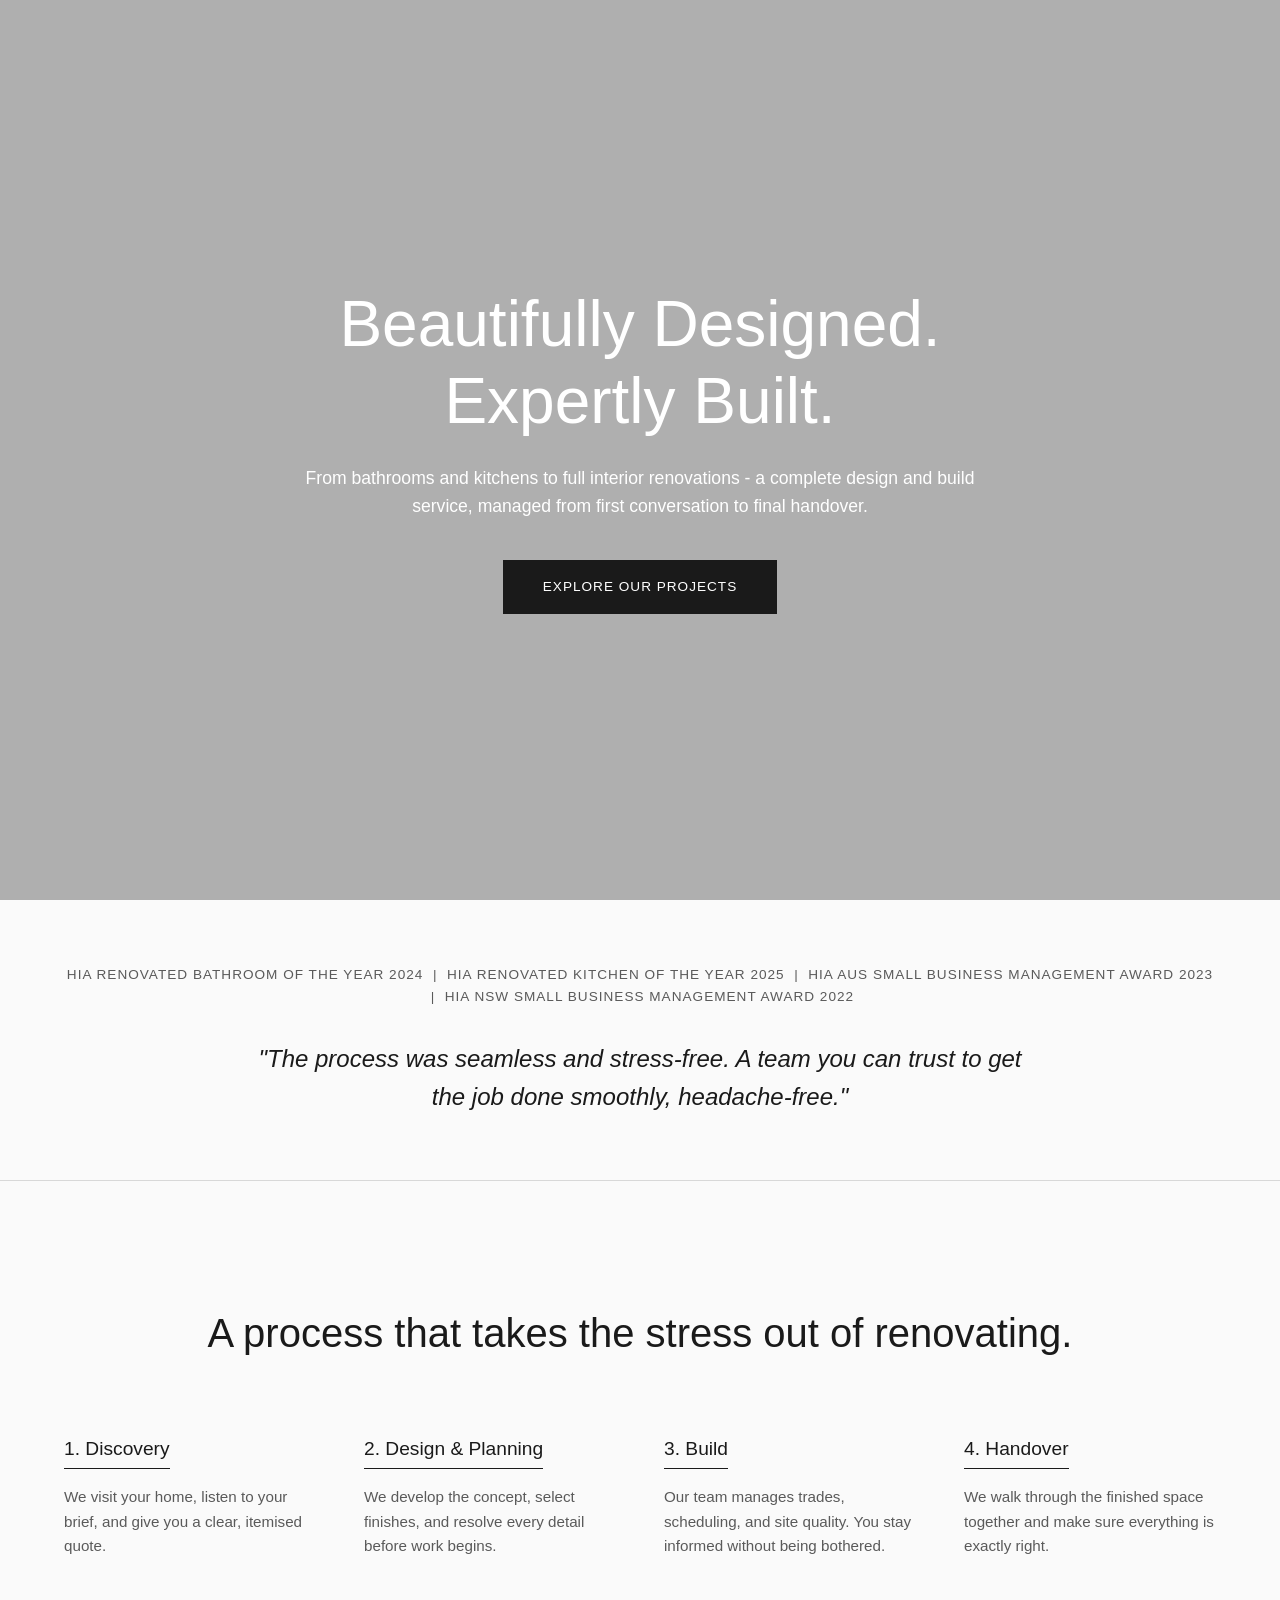
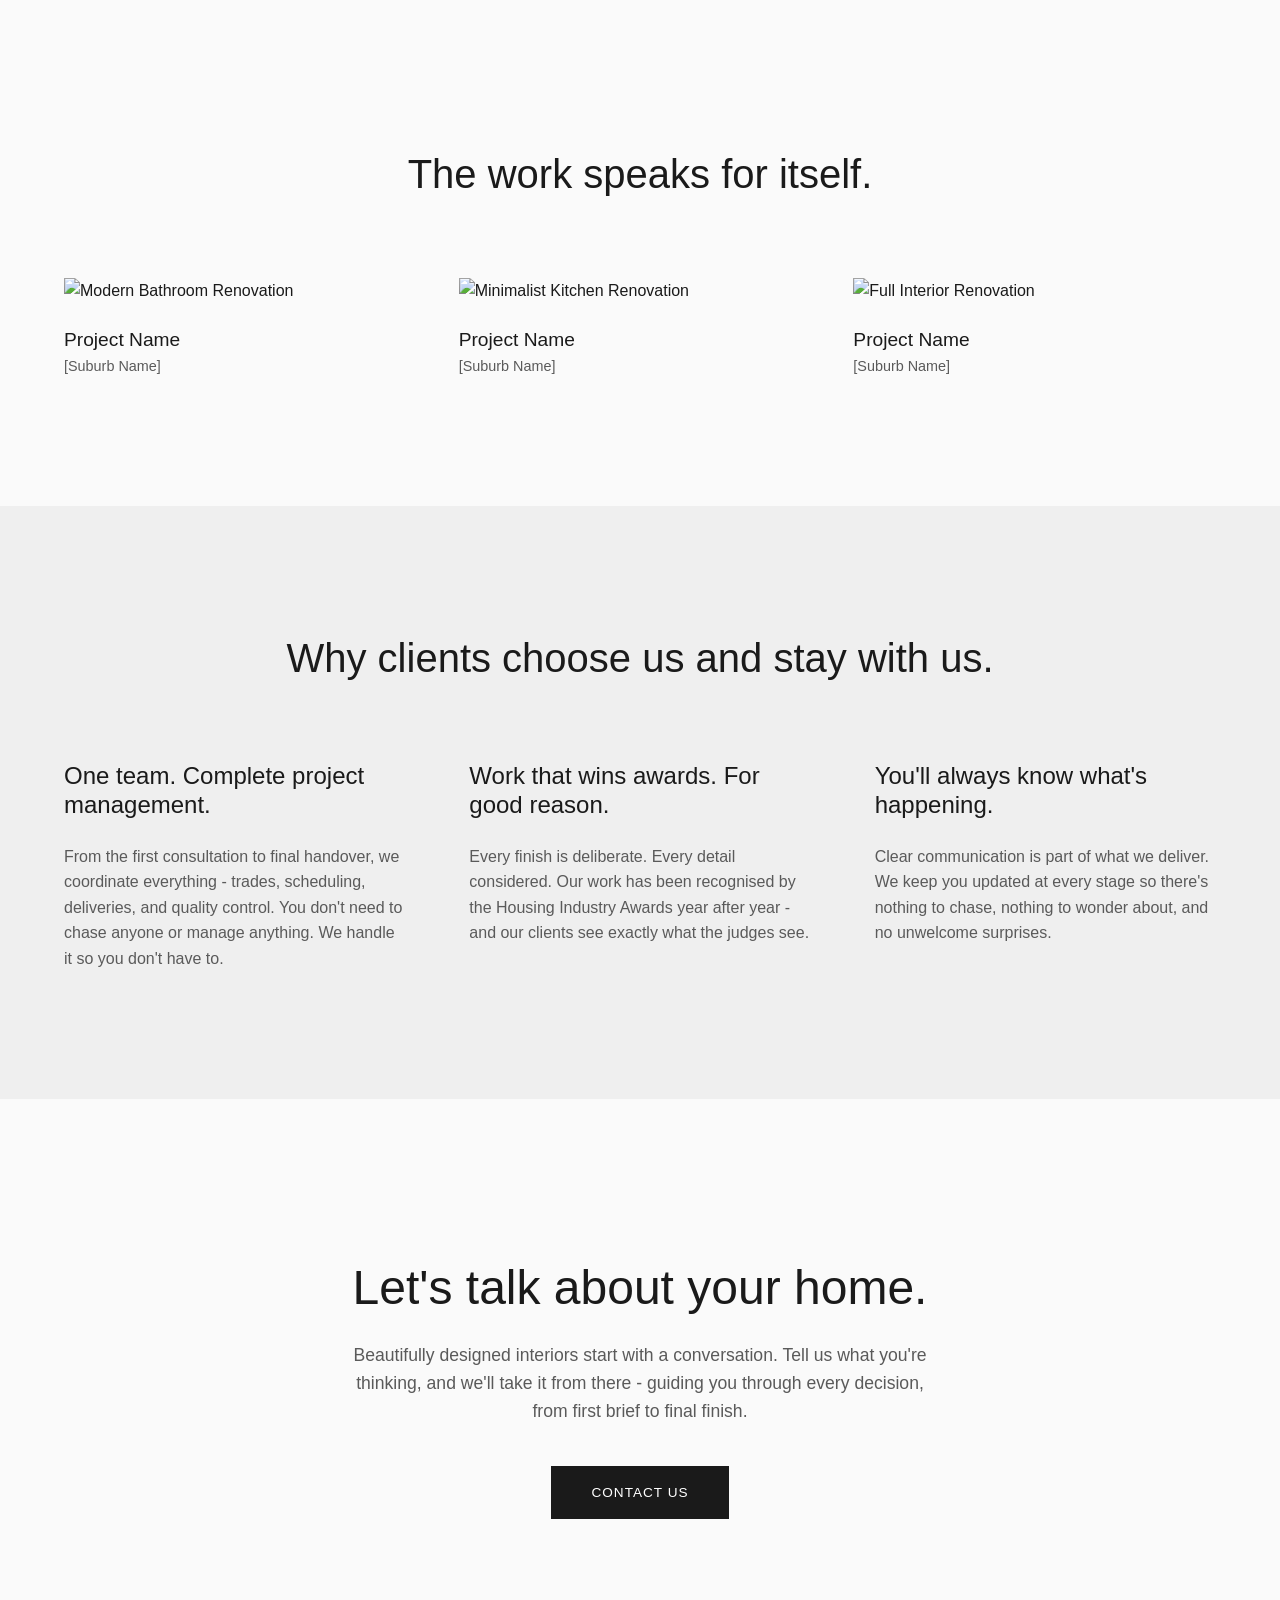
==== commit 017420f5: "Update index.html" ====
--- a/index.html
+++ b/index.html
@@ -1,591 +1,329 @@
-<!doctype html>
+<!DOCTYPE html>
 <html lang="en">
 <head>
-<meta charset="utf-8" />
-<meta name="viewport" content="width=device-width,initial-scale=1" />
-<title>AM Bathrooms + Projects | Bathroom, Kitchen & Full Interior Renovations Sydney</title>
-<meta name="description" content="AM Bathrooms + Projects designs and builds bathroom, kitchen, laundry and full interior renovations across Sydney. One team, every detail, start to finish. HIA award-winning." />
-<link rel="preconnect" href="https://fonts.googleapis.com">
-<link rel="preconnect" href="https://fonts.gstatic.com" crossorigin>
-<link href="https://fonts.googleapis.com/css2?family=Inter:ital,wght@0,100;0,200;0,300;0,400;0,500;0,600;1,200;1,300;1,400&display=swap" rel="stylesheet">
-<script>document.documentElement.classList.add('am')</script>
-<link rel="stylesheet" href="animations.css">
-<style>
-:root{
-  --bg: #f5f2ed;
-  --bg-2: #f8f5f0;
-  --surface: #faf8f4;
-  --surface-alt: #ece6dc;
-  --ink: #1f1d1a;
-  --ink-muted: #6e6862;
-  --ink-faint: #a39c92;
-  --line: #e0d9cc;
-  --line-soft: #ebe5d8;
-  --accent: #5a7a5a;
-  --brass: #7a9a7a;
-  --brass-soft: #9aba9a;
-}
-*{box-sizing:border-box;margin:0;padding:0}
-html,body{
-  background:var(--bg);color:var(--ink);
-  font-family:'Inter',system-ui,sans-serif;font-weight:400;line-height:1.6;
-  -webkit-font-smoothing:antialiased;-moz-osx-font-smoothing:grayscale;
-  font-feature-settings:"kern" 1,"liga" 1,"ss01" 1;
-}
-body::before{
-  content:'';position:fixed;inset:0;pointer-events:none;z-index:1;opacity:.04;
-  background-image:url("data:image/svg+xml;utf8,<svg xmlns='http://www.w3.org/2000/svg' width='200' height='200'><filter id='n'><feTurbulence type='fractalNoise' baseFrequency='0.9' numOctaves='2' stitchTiles='stitch'/><feColorMatrix values='0 0 0 0 0.12 0 0 0 0 0.11 0 0 0 0 0.10 0 0 0 1 0'/></filter><rect width='200' height='200' filter='url(%23n)'/></svg>");
-  mix-blend-mode:multiply;
-}
-body > * { position: relative; z-index: 2 }
-a{color:inherit;text-decoration:none}
-
-/* Navbar */
-.nav{
-  background:var(--bg);
-  border-bottom:1px solid var(--line);
-  padding:16px 96px;
-  display:flex;align-items:center;justify-content:space-between;
-}
-.brand{display:flex;flex-direction:column;align-items:flex-start;line-height:1}
-.brand .mark{
-  font-family:'Inter',sans-serif;font-weight:300;font-size:34px;letter-spacing:.18em;
-  color:var(--ink);line-height:1;
-}
-.brand .wm{
-  font-family:'Inter',sans-serif;font-size:9.5px;font-weight:500;letter-spacing:.42em;
-  color:var(--ink-muted);margin-top:8px;text-transform:uppercase;
-}
-.hamburger{
-  width:48px;height:48px;border:1px solid var(--line);background:transparent;cursor:pointer;
-  display:flex;flex-direction:column;align-items:center;justify-content:center;gap:5px;border-radius:2px;
-  transition:all .25s ease-out;
-}
-.hamburger:hover{background:var(--ink);border-color:var(--ink)}
-.hamburger:hover span{background:var(--bg)}
-.hamburger span{display:block;width:18px;height:1px;background:var(--ink);transition:background .25s ease-out}
-
-/* Hero — full-width with overlay */
-.hero{
-  position:relative;
-  min-height:88vh;
-  display:flex;align-items:center;
-  padding:120px 96px;
-  overflow:hidden;
-}
-.hero-bg{
-  position:absolute;inset:0;
-  background:
-    radial-gradient(ellipse at 25% 30%, rgba(241,235,225,.35) 0%, transparent 50%),
-    radial-gradient(ellipse at 70% 80%, rgba(90,122,90,.15) 0%, transparent 60%),
-    linear-gradient(135deg, #b8c4b8 0%, #8a9a88 40%, #5a6e58 100%);
-}
-.hero-bg::before{
-  content:'';position:absolute;inset:0;
-  background:linear-gradient(105deg, rgba(31,29,26,.68) 0%, rgba(31,29,26,.4) 50%, rgba(31,29,26,.15) 100%);
-  z-index:1;
-}
-.hero-bg::after{
-  content:'';position:absolute;inset:0;
-  background:linear-gradient(180deg, transparent 60%, rgba(31,29,26,.3) 100%);
-  z-index:1;
-}
-.hero-text{position:relative;z-index:2;max-width:640px}
-.hero h1{
-  font-family:'Inter',sans-serif;font-weight:200;letter-spacing:-.035em;
-  font-size:104px;line-height:1.02;color:var(--bg);
-  margin-bottom:40px;
-}
-.hero h1 span{display:block}
-.hero h1 em{font-style:italic;font-weight:200;color:var(--brass-soft)}
-.hero p.sub{
-  font-family:'Inter',sans-serif;font-size:18px;font-weight:400;color:rgba(245,242,237,.75);
-  max-width:500px;margin-bottom:48px;line-height:1.7;
-}
-.cta-row{display:flex;gap:20px;align-items:center;flex-wrap:wrap}
-.btn{
-  font-family:'Inter',sans-serif;font-weight:500;font-size:13px;letter-spacing:.18em;
-  padding:20px 36px;border-radius:1px;cursor:pointer;transition:all .3s ease-out;
-  text-transform:uppercase;display:inline-flex;align-items:center;gap:14px;
-}
-.btn-primary{background:var(--ink);color:var(--bg);border:1px solid var(--ink)}
-.btn-primary:hover{background:var(--accent);border-color:var(--accent);transform:translateY(-1px)}
-.btn-secondary{background:transparent;color:var(--ink);border:1px solid var(--ink);padding:20px 32px}
-.btn-secondary:hover{background:var(--ink);color:var(--bg)}
-.btn-hero{background:var(--bg);color:var(--ink);border:1px solid var(--bg)}
-.btn-hero:hover{background:var(--accent);color:var(--bg);border-color:var(--accent);transform:translateY(-1px)}
-.btn .arrow{font-size:15px;transition:transform .25s ease-out}
-.btn:hover .arrow{transform:translateX(4px)}
-
-.hero .photo-label{
-  position:absolute;bottom:28px;left:96px;color:var(--bg);
-  font-family:'Inter',sans-serif;font-size:10px;letter-spacing:.32em;
-  text-transform:uppercase;opacity:.4;z-index:2;
-}
-.hero .scroll-hint{
-  position:absolute;bottom:32px;right:96px;color:var(--bg);
-  font-family:'Inter',sans-serif;font-size:10px;letter-spacing:.32em;
-  text-transform:uppercase;opacity:.5;z-index:2;
-  display:flex;align-items:center;gap:12px;
-}
-.hero .scroll-hint::after{content:'';width:24px;height:1px;background:var(--bg);opacity:.5}
-
-/* Trust bar — rotating flip */
-.trust{
-  background:var(--surface-alt);
-  padding:72px 96px;
-  border-top:1px solid var(--line);border-bottom:1px solid var(--line);
-  perspective:1200px;overflow:hidden;
-}
-.trust-flipper{
-  position:relative;
-  transform-style:preserve-3d;
-  transition:transform .8s cubic-bezier(.16,1,.3,1);
-}
-.trust-flipper.flipped{transform:rotateX(180deg)}
-.trust-face{backface-visibility:hidden;background:var(--surface-alt)}
-.trust-front{display:flex;align-items:center;justify-content:center;gap:48px}
-.trust-back{
-  position:absolute;inset:0;transform:rotateX(180deg);
-  display:flex;align-items:center;justify-content:center;
-}
-.awards{display:flex;gap:32px;align-items:center}
-.award-badge{
-  font-family:'Inter',sans-serif;font-size:9px;font-weight:600;letter-spacing:.28em;
-  text-transform:uppercase;color:var(--ink);
-  display:flex;flex-direction:column;align-items:flex-start;gap:4px;
-}
-.award-badge .year{font-family:'Inter',sans-serif;font-weight:200;font-size:28px;letter-spacing:-.02em;color:var(--accent);text-transform:none}
-.divider{width:1px;height:48px;background:var(--line)}
-.trust-rating{display:flex;flex-direction:column;align-items:flex-start;gap:4px}
-.trust-rating .stars{color:var(--brass);letter-spacing:.14em;font-size:18px;font-family:'Inter',sans-serif}
-.trust-rating .rating-text{font-family:'Inter',sans-serif;font-size:14px;font-weight:400;color:var(--ink-muted);letter-spacing:.04em}
-.quote{
-  font-family:'Inter',sans-serif;font-style:italic;font-weight:300;font-size:19px;
-  color:var(--ink);line-height:1.6;letter-spacing:-.005em;
-  max-width:700px;text-align:center;padding:0 24px;
-}
-.quote .stars{color:var(--brass);letter-spacing:.14em;font-style:normal;font-size:13px;display:block;margin-bottom:10px}
-.quote .who{display:block;margin-top:14px;font-style:normal;font-family:'Inter',sans-serif;font-size:10px;font-weight:500;letter-spacing:.28em;text-transform:uppercase;color:var(--ink-muted)}
-
-/* How it works */
-.how{padding:144px 96px;background:var(--bg)}
-.how-header{display:grid;grid-template-columns:5fr 7fr;gap:64px;margin-bottom:96px;align-items:end}
-.how .section-eyebrow{
-  font-family:'Inter',sans-serif;font-size:11px;font-weight:500;letter-spacing:.36em;
-  color:var(--accent);text-transform:uppercase;margin-bottom:24px;
-  display:flex;align-items:center;gap:16px;
-}
-.how .section-eyebrow::before{content:'';width:32px;height:1px;background:var(--accent)}
-.how h2{
-  font-family:'Inter',sans-serif;font-weight:200;font-size:68px;letter-spacing:-.03em;
-  color:var(--ink);line-height:1;
-}
-.how h2 em{font-style:italic;color:var(--accent);font-weight:200}
-.how p.lead{
-  font-size:17px;color:var(--ink-muted);max-width:480px;line-height:1.7;
-}
-.steps{display:grid;grid-template-columns:repeat(4,1fr);gap:64px}
-.step{position:relative}
-.step .num{
-  font-family:'Inter',sans-serif;font-weight:200;font-style:italic;font-size:84px;
-  color:var(--accent);line-height:1;margin-bottom:32px;letter-spacing:-.04em;
-}
-.step h3{
-  font-family:'Inter',sans-serif;font-size:22px;font-weight:400;margin-bottom:16px;
-  letter-spacing:-.012em;color:var(--ink);
-}
-.step p{color:var(--ink-muted);font-size:15px;line-height:1.7}
-.step:not(:last-child)::after{
-  content:'';position:absolute;top:38px;right:-32px;width:1px;height:48px;background:var(--line);
-}
-
-/* Featured Projects */
-.featured{padding:144px 96px;background:var(--bg)}
-.featured-header{display:grid;grid-template-columns:5fr 7fr;gap:64px;margin-bottom:80px;align-items:end}
-.featured .section-eyebrow{
-  font-family:'Inter',sans-serif;font-size:11px;font-weight:500;letter-spacing:.36em;
-  color:var(--accent);text-transform:uppercase;margin-bottom:24px;
-  display:flex;align-items:center;gap:16px;
-}
-.featured .section-eyebrow::before{content:'';width:32px;height:1px;background:var(--accent)}
-.featured h2{
-  font-family:'Inter',sans-serif;font-weight:200;font-size:68px;letter-spacing:-.03em;
-  color:var(--ink);line-height:1;
-}
-.featured h2 em{font-style:italic;color:var(--accent);font-weight:200}
-.featured p.lead{font-size:17px;color:var(--ink-muted);max-width:480px;line-height:1.7}
-.project-grid{display:grid;grid-template-columns:repeat(3,1fr);gap:32px}
-.project-card{cursor:pointer;display:block}
-.project-image{
-  position:relative;overflow:hidden;border-radius:1px;
-  aspect-ratio:3/4;margin-bottom:24px;
-  transition:transform .5s ease-out;
-}
-.project-image.p1{background:
-  radial-gradient(ellipse at 30% 30%, rgba(241,235,225,.35) 0%, transparent 50%),
-  linear-gradient(135deg, #d4c8b8 0%, #b0987a 60%, #8a6f50 100%);
-}
-.project-image.p2{background:
-  radial-gradient(ellipse at 60% 20%, rgba(241,235,225,.3) 0%, transparent 50%),
-  linear-gradient(160deg, #c4bcaf 0%, #998c7a 60%, #6e6356 100%);
-}
-.project-image.p3{background:
-  radial-gradient(ellipse at 40% 40%, rgba(241,235,225,.35) 0%, transparent 50%),
-  linear-gradient(150deg, #cabba8 0%, #a89478 50%, #7a6648 100%);
-}
-.project-image::after{
-  content:'';position:absolute;inset:0;
-  background:linear-gradient(180deg, transparent 55%, rgba(31,29,26,.35) 100%);
-}
-.project-card:hover .project-image{transform:translateY(-8px)}
-.project-meta{
-  font-family:'Inter',sans-serif;font-size:10px;font-weight:500;letter-spacing:.32em;
-  color:var(--accent);text-transform:uppercase;margin-bottom:12px;
-}
-.project-name{
-  font-family:'Inter',sans-serif;font-size:24px;font-weight:300;letter-spacing:-.015em;
-  color:var(--ink);transition:color .25s ease-out;line-height:1.3;
-}
-.project-card:hover .project-name{color:var(--accent)}
-.featured-link{margin-top:80px;display:flex;justify-content:flex-end}
-.featured-link a{
-  font-family:'Inter',sans-serif;font-size:13px;font-weight:500;letter-spacing:.18em;
-  color:var(--ink);text-transform:uppercase;
-  border-bottom:1px solid var(--ink);padding-bottom:6px;
-  display:inline-flex;gap:14px;align-items:center;
-  transition:all .3s ease-out;
-}
-.featured-link a:hover{color:var(--accent);border-color:var(--accent)}
-.featured-link a:hover .arrow{transform:translateX(4px)}
-.featured-link .arrow{transition:transform .25s ease-out}
-
-/* Why Pillars */
-.why{padding:144px 96px;background:var(--surface-alt)}
-.why-header{display:grid;grid-template-columns:5fr 7fr;gap:64px;margin-bottom:96px;align-items:end}
-.why .section-eyebrow{
-  font-family:'Inter',sans-serif;font-size:11px;font-weight:500;letter-spacing:.36em;
-  color:var(--accent);text-transform:uppercase;margin-bottom:24px;
-  display:flex;align-items:center;gap:16px;
-}
-.why .section-eyebrow::before{content:'';width:32px;height:1px;background:var(--accent)}
-.why h2{
-  font-family:'Inter',sans-serif;font-weight:200;font-size:68px;letter-spacing:-.03em;
-  color:var(--ink);line-height:1;
-}
-.why h2 em{font-style:italic;color:var(--accent);font-weight:200}
-.pillars{display:grid;grid-template-columns:repeat(3,1fr);gap:64px}
-.pillar{position:relative}
-.pillar .quote-mark{
-  font-family:'Inter',sans-serif;font-style:italic;font-weight:200;font-size:80px;
-  color:var(--accent);line-height:.5;margin-bottom:32px;letter-spacing:-.04em;
-  height:32px;
-}
-.pillar h3{
-  font-family:'Inter',sans-serif;font-size:24px;font-weight:300;letter-spacing:-.015em;
-  color:var(--ink);margin-bottom:24px;line-height:1.35;font-style:italic;
-}
-.pillar p{color:var(--ink-muted);font-size:15px;line-height:1.75}
-.pillar:not(:last-child)::after{
-  content:'';position:absolute;top:0;right:-32px;width:1px;height:100%;background:var(--line);
-}
-
-/* Final CTA */
-.cta{background:var(--ink);color:var(--bg);padding:160px 96px;text-align:center}
-.cta-inner{max-width:760px;margin:0 auto}
-.cta .section-eyebrow{
-  font-family:'Inter',sans-serif;font-size:11px;font-weight:500;letter-spacing:.36em;
-  color:var(--brass-soft);text-transform:uppercase;margin-bottom:32px;
-  display:flex;align-items:center;justify-content:center;gap:16px;
-}
-.cta .section-eyebrow::before,
-.cta .section-eyebrow::after{content:'';width:32px;height:1px;background:var(--brass-soft)}
-.cta h2{
-  font-family:'Inter',sans-serif;font-weight:200;font-size:76px;letter-spacing:-.03em;
-  color:var(--bg);line-height:1.05;margin-bottom:32px;
-}
-.cta h2 em{font-style:italic;color:var(--brass-soft);font-weight:200}
-.cta p{
-  font-family:'Inter',sans-serif;font-size:18px;color:var(--bg);opacity:.78;
-  max-width:540px;margin:0 auto 56px;line-height:1.7;
-}
-.btn-inverted{background:var(--bg);color:var(--ink);border:1px solid var(--bg)}
-.btn-inverted:hover{background:var(--brass);color:var(--bg);border-color:var(--brass);transform:translateY(-1px)}
-
-/* Footer */
-.footer{background:var(--bg-2);padding:96px 96px 32px;border-top:1px solid var(--line)}
-.footer-grid{display:grid;grid-template-columns:2fr 1fr 1fr 1fr;gap:64px;margin-bottom:80px}
-.footer-brand .mark{
-  font-family:'Inter',sans-serif;font-weight:300;font-size:32px;letter-spacing:.18em;
-  color:var(--ink);line-height:1;display:block;
-}
-.footer-brand .wm{
-  font-family:'Inter',sans-serif;font-size:9.5px;font-weight:500;letter-spacing:.42em;
-  color:var(--ink-muted);margin-top:8px;text-transform:uppercase;display:block;
-}
-.footer-brand .tag{
-  font-family:'Inter',sans-serif;font-style:italic;font-weight:300;font-size:17px;
-  color:var(--ink);margin-top:32px;max-width:340px;line-height:1.5;
-}
-.footer-col h4{
-  font-family:'Inter',sans-serif;font-size:10px;font-weight:600;letter-spacing:.32em;
-  color:var(--ink-muted);text-transform:uppercase;margin-bottom:24px;
-}
-.footer-col a, .footer-col span{
-  font-family:'Inter',sans-serif;font-size:14px;font-weight:400;
-  color:var(--ink);display:block;margin-bottom:12px;
-  transition:color .2s ease-out;
-}
-.footer-col a:hover{color:var(--accent)}
-.footer-col .accent{color:var(--accent);font-weight:500}
-.footer-bottom{
-  border-top:1px solid var(--line);padding-top:32px;
-  display:flex;justify-content:space-between;align-items:center;
-  font-family:'Inter',sans-serif;font-size:11px;letter-spacing:.18em;
-  color:var(--ink-muted);text-transform:uppercase;
-}
-.footer-bottom a{color:var(--ink-muted);transition:color .2s ease-out}
-.footer-bottom a:hover{color:var(--accent)}
-.footer-bottom .links{display:flex;gap:24px}
-
-.label-bar{
-  position:fixed;bottom:0;left:0;right:0;background:var(--ink);color:var(--bg);
-  padding:12px 24px;font-family:'Inter',sans-serif;font-size:10px;letter-spacing:.32em;
-  text-align:center;text-transform:uppercase;z-index:99;opacity:.85;
-}
-
-@media (max-width: 1100px){
-  .nav, .hero, .trust, .how, .featured, .why, .cta, .footer { padding-left: 32px; padding-right: 32px }
-  .hero { padding: 80px 32px; min-height: 75vh }
-  .hero h1 { font-size: 56px }
-  .hero .photo-label { left: 32px }
-  .hero .scroll-hint { right: 32px }
-  .trust { padding: 40px 32px }
-  .trust-front { flex-direction: column; gap: 24px }
-  .trust-front .divider { display: none }
-  .awards { flex-direction: column; gap: 20px; align-items: center }
-  .award-badge { align-items: center; text-align: center }
-  .trust-rating { align-items: center }
-  .quote { font-size: 16px; padding: 0 16px }
-  .how-header, .featured-header, .why-header { grid-template-columns: 1fr; gap: 32px; margin-bottom: 64px }
-  .how h2, .featured h2, .why h2 { font-size: 44px }
-  .cta h2 { font-size: 48px }
-  .steps { grid-template-columns: 1fr; gap: 56px }
-  .step:not(:last-child)::after { display: none }
-  .project-grid { grid-template-columns: 1fr; gap: 48px }
-  .pillars { grid-template-columns: 1fr; gap: 48px }
-  .pillar:not(:last-child)::after { display: none }
-  .pillar:not(:last-child) { padding-bottom: 48px; border-bottom: 1px solid var(--line) }
-  .featured, .why, .cta { padding-top: 88px; padding-bottom: 88px }
-  .cta p { font-size: 16px }
-  .footer { padding: 64px 32px 24px }
-  .footer-grid { grid-template-columns: 1fr 1fr; gap: 48px; margin-bottom: 48px }
-  .footer-bottom { flex-direction: column; gap: 16px; text-align: center }
-}
-@media (max-width: 640px){
-  .footer-grid { grid-template-columns: 1fr }
-  .featured-link { justify-content: center; margin-top: 56px }
-}
-</style>
+    <meta charset="UTF-8">
+    <meta name="viewport" content="width=device-width, initial-scale=1.0">
+    <title>AM Bathrooms + Projects │ Bathroom, Kitchen & Full Interior Renovations Sydney</title>
+    <meta name="description" content="AM Bathrooms + Projects designs and builds bathroom, kitchen, laundry and full interior renovations across Sydney. One team, every detail, start to finish. HIA award-winning.">
+    <style>
+        /* Base Styles & Typography */
+        :root {
+            --bg-color: #FAFAFA;
+            --text-main: #1A1A1A;
+            --text-muted: #5A5A5A;
+            --accent: #D8D8D8;
+            --font-main: 'Helvetica Neue', Helvetica, Arial, sans-serif;
+        }
+
+        * {
+            box-sizing: border-box;
+            margin: 0;
+            padding: 0;
+        }
+
+        body {
+            font-family: var(--font-main);
+            background-color: var(--bg-color);
+            color: var(--text-main);
+            line-height: 1.6;
+            font-weight: 300;
+        }
+
+        h1, h2, h3 {
+            font-weight: 400;
+            line-height: 1.2;
+        }
+
+        a {
+            text-decoration: none;
+            color: var(--text-main);
+        }
+
+        .container {
+            max-width: 1400px;
+            margin: 0 auto;
+            padding: 0 5%;
+        }
+
+        /* Buttons */
+        .btn {
+            display: inline-block;
+            padding: 1rem 2.5rem;
+            background-color: var(--text-main);
+            color: #fff;
+            text-transform: uppercase;
+            letter-spacing: 1px;
+            font-size: 0.85rem;
+            transition: background 0.3s ease;
+        }
+
+        .btn:hover {
+            background-color: #333;
+        }
+
+        /* Hero Section */
+        .hero {
+            height: 100vh;
+            display: flex;
+            align-items: center;
+            background: linear-gradient(rgba(0,0,0,0.3), rgba(0,0,0,0.3)), url('https://images.unsplash.com/photo-1600566752355-35792bedcfea?q=80&w=1920&auto=format&fit=crop') center/cover no-repeat;
+            color: #fff;
+            text-align: center;
+        }
+
+        .hero-content {
+            max-width: 800px;
+            margin: 0 auto;
+        }
+
+        .hero h1 {
+            font-size: clamp(2.5rem, 5vw, 4.5rem);
+            margin-bottom: 1.5rem;
+        }
+
+        .hero p {
+            font-size: 1.1rem;
+            margin-bottom: 2.5rem;
+            font-weight: 300;
+        }
+
+        /* Trust Bar (Awards & Quotes) */
+        .trust-bar {
+            padding: 4rem 0;
+            border-bottom: 1px solid var(--accent);
+            text-align: center;
+        }
+
+        .awards {
+            font-size: 0.85rem;
+            color: var(--text-muted);
+            text-transform: uppercase;
+            letter-spacing: 1px;
+            margin-bottom: 2rem;
+        }
+
+        .quote {
+            font-size: 1.5rem;
+            font-style: italic;
+            max-width: 800px;
+            margin: 0 auto;
+        }
+
+        /* How It Works */
+        .process {
+            padding: 8rem 0;
+        }
+
+        .section-header {
+            text-align: center;
+            margin-bottom: 5rem;
+        }
+
+        .section-header h2 {
+            font-size: 2.5rem;
+        }
+
+        .process-grid {
+            display: grid;
+            grid-template-columns: repeat(auto-fit, minmax(250px, 1fr));
+            gap: 3rem;
+        }
+
+        .process-step h3 {
+            font-size: 1.2rem;
+            margin-bottom: 1rem;
+            border-bottom: 1px solid var(--text-main);
+            padding-bottom: 0.5rem;
+            display: inline-block;
+        }
+
+        .process-step p {
+            color: var(--text-muted);
+            font-size: 0.95rem;
+        }
+
+        /* Featured Projects */
+        .projects {
+            padding: 4rem 0 8rem;
+        }
+
+        .project-grid {
+            display: grid;
+            grid-template-columns: repeat(auto-fit, minmax(350px, 1fr));
+            gap: 2rem;
+        }
+
+        .project-card img {
+            width: 100%;
+            height: 500px;
+            object-fit: cover;
+            margin-bottom: 1.5rem;
+            transition: opacity 0.3s ease;
+        }
+
+        .project-card:hover img {
+            opacity: 0.9;
+        }
+
+        .project-card h3 {
+            font-size: 1.2rem;
+            margin-bottom: 0.25rem;
+        }
+
+        .project-card p {
+            color: var(--text-muted);
+            font-size: 0.9rem;
+        }
+
+        /* Why AM Bathrooms */
+        .why-us {
+            background-color: #EFEFEF;
+            padding: 8rem 0;
+        }
+
+        .why-grid {
+            display: grid;
+            grid-template-columns: repeat(auto-fit, minmax(300px, 1fr));
+            gap: 4rem;
+        }
+
+        .why-col h3 {
+            font-size: 1.5rem;
+            margin-bottom: 1.5rem;
+        }
+
+        .why-col p {
+            color: var(--text-muted);
+        }
+
+        /* Final CTA */
+        .final-cta {
+            padding: 10rem 0;
+            text-align: center;
+        }
+
+        .final-cta h2 {
+            font-size: 3rem;
+            margin-bottom: 1.5rem;
+            max-width: 800px;
+            margin-left: auto;
+            margin-right: auto;
+        }
+
+        .final-cta p {
+            font-size: 1.1rem;
+            color: var(--text-muted);
+            margin-bottom: 2.5rem;
+            max-width: 600px;
+            margin-left: auto;
+            margin-right: auto;
+        }
+    </style>
 </head>
 <body>
-<div class="page-transition"></div>
-
-<header class="nav">
-  <a href="#" class="brand" aria-label="AM Bathrooms and Projects, home">
-    <span class="mark">AM</span>
-    <span class="wm">Bathrooms + Projects</span>
-  </a>
-  <button class="hamburger" aria-label="Open menu"><span></span><span></span><span></span></button>
-</header>
-
-<section class="hero">
-  <div class="hero-bg"></div>
-  <div class="hero-text">
-    <h1>
-      <span>Beautifully <em>Designed.</em></span>
-      <span>Expertly Managed.</span>
-    </h1>
-    <p class="sub">From beautiful bathrooms and functional kitchens to full interior transformations. A complete design and build service, design led and expertly managed from start to finish.</p>
-    <div class="cta-row">
-      <a href="projects.html" class="btn btn-hero">Explore Our Projects <span class="arrow">→</span></a>
-    </div>
-  </div>
-</section>
-
-<section class="trust">
-  <div class="trust-flipper" id="trustFlipper">
-    <div class="trust-face trust-front">
-      <div class="awards">
-        <div class="award-badge">
-          <span class="year">2025</span>
-          <span>HIA Renovated Kitchen</span>
-        </div>
-        <div class="award-badge">
-          <span class="year">2024</span>
-          <span>HIA Renovated Bathroom</span>
-        </div>
-        <div class="award-badge">
-          <span class="year">2023</span>
-          <span>HIA Small Business Management</span>
-        </div>
-        <div class="award-badge">
-          <span class="year">2022</span>
-          <span>HIA Small Business Management</span>
-        </div>
-      </div>
-      <div class="divider"></div>
-      <div class="trust-rating">
-        <span class="stars">★★★★★</span>
-        <span class="rating-text">5.0 stars across 30+ reviews</span>
-      </div>
-    </div>
-    <div class="trust-face trust-back">
-      <div class="quote" id="trustQuote">
-        <span class="stars">★★★★★</span>
-        <span class="qt">"The process was seamless and stress-free."</span>
-        <span class="who" style="display:none"></span>
-      </div>
-    </div>
-  </div>
-</section>
-
-<section class="how" id="how">
-  <div class="how-header">
-    <div>
-      <div class="section-eyebrow">The process</div>
-      <h2>How it <em>works.</em></h2>
-    </div>
-    <p class="lead">A process that takes the stress out of renovating.</p>
-  </div>
-  <div class="steps">
-    <div class="step">
-      <div class="num">01</div>
-      <h3>Discovery Consultation</h3>
-      <p>We begin by understanding your lifestyle, goals, vision, and budget. This initial consultation allows us to explore your space and identify opportunities to transform your home.</p>
-    </div>
-    <div class="step">
-      <div class="num">02</div>
-      <h3>Concept Design + Planning</h3>
-      <p>Our design team develops a tailored concept that reflects your personal style while maximising functionality. Every detail is resolved before construction begins.</p>
-    </div>
-    <div class="step">
-      <div class="num">03</div>
-      <h3>Build</h3>
-      <p>Our experienced team coordinates every aspect of the renovation, managing trades, scheduling, site supervision, and quality control with clear communication throughout.</p>
-    </div>
-    <div class="step">
-      <div class="num">04</div>
-      <h3>Completion</h3>
-      <p>We conduct a final walkthrough to ensure everything meets our high standards, and yours.</p>
-    </div>
-  </div>
-</section>
-
-<section class="featured">
-  <div class="featured-header">
-    <div>
-      <div class="section-eyebrow">Selected work</div>
-      <h2>The work speaks for <em>itself.</em></h2>
-    </div>
-    <p class="lead">Each project a real home, real people, real results. Click through to see the full story.</p>
-  </div>
-  <div class="project-grid">
-    <a href="projects.html" class="project-card">
-      <div class="project-image p1"></div>
-      <div class="project-meta">Rozelle · Award Winner 2025</div>
-      <div class="project-name">Refined Family Living</div>
-    </a>
-    <a href="projects.html" class="project-card">
-      <div class="project-image p2"></div>
-      <div class="project-meta">Abbotsford · Multi-Space</div>
-      <div class="project-name">Hotel-Inspired Luxury</div>
-    </a>
-    <a href="projects.html" class="project-card">
-      <div class="project-image p3"></div>
-      <div class="project-meta">Pyrmont · Multi-Space</div>
-      <div class="project-name">Elevated City Living</div>
-    </a>
-  </div>
-  <div class="featured-link">
-    <a href="projects.html">See all projects <span class="arrow">→</span></a>
-  </div>
-</section>
-
-<section class="why">
-  <div class="why-header">
-    <div>
-      <div class="section-eyebrow">Why we work this way</div>
-      <h2>Why clients choose us and <em>stay with us.</em></h2>
-    </div>
-  </div>
-  <div class="pillars">
-    <div class="pillar">
-      <div class="quote-mark">"</div>
-      <h3>We manage the whole project.</h3>
-      <p>From the first consultation through to the final handover, we coordinate everything. No chasing trades. No crossed wires. No surprises on site.</p>
-    </div>
-    <div class="pillar">
-      <div class="quote-mark">"</div>
-      <h3>The work is quality you can see.</h3>
-      <p>Every detail is considered. Every finish is deliberate. Year after year, our work is named as a finalist and winner at the Housing Industry Awards (HIA). Our clients notice the same things the judges do.</p>
-    </div>
-    <div class="pillar">
-      <div class="quote-mark">"</div>
-      <h3>You always know what's happening.</h3>
-      <p>We keep you updated at every stage. Our process leads you through every decision, so there's nothing to chase and nothing to worry about. Communication is part of what we deliver.</p>
-    </div>
-  </div>
-</section>
-
-<section class="cta">
-  <div class="cta-inner">
-    <div class="section-eyebrow">Ready when you are</div>
-    <h2>Create Spaces You'll Love <em>Coming Home To.</em></h2>
-    <p>Beautifully designed interiors begin with a thoughtful conversation. Tell us about your vision, and let our team guide you through a renovation experience from concept to completion.</p>
-    <a href="contact.html" class="btn btn-inverted">Start a conversation <span class="arrow">→</span></a>
-  </div>
-</section>
-
-<footer class="footer">
-  <div class="footer-grid">
-    <div class="footer-brand">
-      <span class="mark">AM</span>
-      <span class="wm">Bathrooms + Projects</span>
-      <p class="tag">Beautifully designed. Expertly managed.</p>
-    </div>
-    <div class="footer-col">
-      <h4>Explore</h4>
-      <a href="projects.html">Projects</a>
-      <a href="about.html">About</a>
-      <a href="services.html">Services</a>
-      <a href="awards.html">Awards</a>
-      <a href="reviews.html">Reviews</a>
-      <a href="contact.html">Contact</a>
-    </div>
-    <div class="footer-col">
-      <h4>Contact</h4>
-      <a href="tel:+61291814776">(02) 9181 4776</a>
-      <a href="mailto:jenny@ambathrooms.com.au">jenny@ambathrooms.com.au</a>
-      <span>Shop 8, 77-105 Victoria Rd, Drummoyne 2047</span>
-    </div>
-    <div class="footer-col">
-      <h4>Follow</h4>
-      <a href="#">Instagram</a>
-      <a href="#">Pinterest</a>
-      <a href="#" class="accent">★ 5.0 on Google</a>
-    </div>
-  </div>
-  <div class="footer-bottom">
-    <span>© 2026 AM Bathrooms + Projects</span>
-    <div class="links">
-      <a href="#">Privacy</a>
-      <a href="#">ABN 51 613 280 149</a>
-    </div>
-  </div>
-</footer>
-
-
-<script src="animations.js"></script>
+
+    <section class="hero">
+        <div class="container hero-content">
+            <h1>Beautifully Designed. Expertly Built.</h1>
+            <p>From bathrooms and kitchens to full interior renovations - a complete design and build service, managed from first conversation to final handover.</p>
+            <a href="#projects" class="btn">Explore Our Projects</a>
+        </div>
+    </section>
+
+    <section class="trust-bar">
+        <div class="container">
+            <div class="awards">
+                HIA Renovated Bathroom of the Year 2024 &nbsp;|&nbsp; 
+                HIA Renovated Kitchen of the Year 2025 &nbsp;|&nbsp; 
+                HIA AUS Small Business Management Award 2023 &nbsp;|&nbsp; 
+                HIA NSW Small Business Management Award 2022
+            </div>
+            <div class="quote">
+                "The process was seamless and stress-free. A team you can trust to get the job done smoothly, headache-free."
+            </div>
+        </div>
+    </section>
+
+    <section class="process">
+        <div class="container">
+            <div class="section-header">
+                <h2>A process that takes the stress out of renovating.</h2>
+            </div>
+            <div class="process-grid">
+                <div class="process-step">
+                    <h3>1. Discovery</h3>
+                    <p>We visit your home, listen to your brief, and give you a clear, itemised quote.</p>
+                </div>
+                <div class="process-step">
+                    <h3>2. Design & Planning</h3>
+                    <p>We develop the concept, select finishes, and resolve every detail before work begins.</p>
+                </div>
+                <div class="process-step">
+                    <h3>3. Build</h3>
+                    <p>Our team manages trades, scheduling, and site quality. You stay informed without being bothered.</p>
+                </div>
+                <div class="process-step">
+                    <h3>4. Handover</h3>
+                    <p>We walk through the finished space together and make sure everything is exactly right.</p>
+                </div>
+            </div>
+        </div>
+    </section>
+
+    <section class="projects" id="projects">
+        <div class="container">
+            <div class="section-header">
+                <h2>The work speaks for itself.</h2>
+            </div>
+            <div class="project-grid">
+                <a href="#" class="project-card">
+                    <img src="https://images.unsplash.com/photo-1552321554-5fefe8c9ef14?q=80&w=800&auto=format&fit=crop" alt="Modern Bathroom Renovation">
+                    <h3>Project Name</h3>
+                    <p>[Suburb Name]</p>
+                </a>
+                <a href="#" class="project-card">
+                    <img src="https://images.unsplash.com/photo-1620626011761-996317b8d101?q=80&w=800&auto=format&fit=crop" alt="Minimalist Kitchen Renovation">
+                    <h3>Project Name</h3>
+                    <p>[Suburb Name]</p>
+                </a>
+                <a href="#" class="project-card">
+                    <img src="https://images.unsplash.com/photo-1604709177227-3977c3302901?q=80&w=800&auto=format&fit=crop" alt="Full Interior Renovation">
+                    <h3>Project Name</h3>
+                    <p>[Suburb Name]</p>
+                </a>
+            </div>
+        </div>
+    </section>
+
+    <section class="why-us">
+        <div class="container">
+            <div class="section-header">
+                <h2>Why clients choose us and stay with us.</h2>
+            </div>
+            <div class="why-grid">
+                <div class="why-col">
+                    <h3>One team. Complete project management.</h3>
+                    <p>From the first consultation to final handover, we coordinate everything - trades, scheduling, deliveries, and quality control. You don't need to chase anyone or manage anything. We handle it so you don't have to.</p>
+                </div>
+                <div class="why-col">
+                    <h3>Work that wins awards. For good reason.</h3>
+                    <p>Every finish is deliberate. Every detail considered. Our work has been recognised by the Housing Industry Awards year after year - and our clients see exactly what the judges see.</p>
+                </div>
+                <div class="why-col">
+                    <h3>You'll always know what's happening.</h3>
+                    <p>Clear communication is part of what we deliver. We keep you updated at every stage so there's nothing to chase, nothing to wonder about, and no unwelcome surprises.</p>
+                </div>
+            </div>
+        </div>
+    </section>
+
+    <section class="final-cta">
+        <div class="container">
+            <h2>Let's talk about your home.</h2>
+            <p>Beautifully designed interiors start with a conversation. Tell us what you're thinking, and we'll take it from there - guiding you through every decision, from first brief to final finish.</p>
+            <a href="#" class="btn">Contact Us</a>
+        </div>
+    </section>
+
 </body>
 </html>
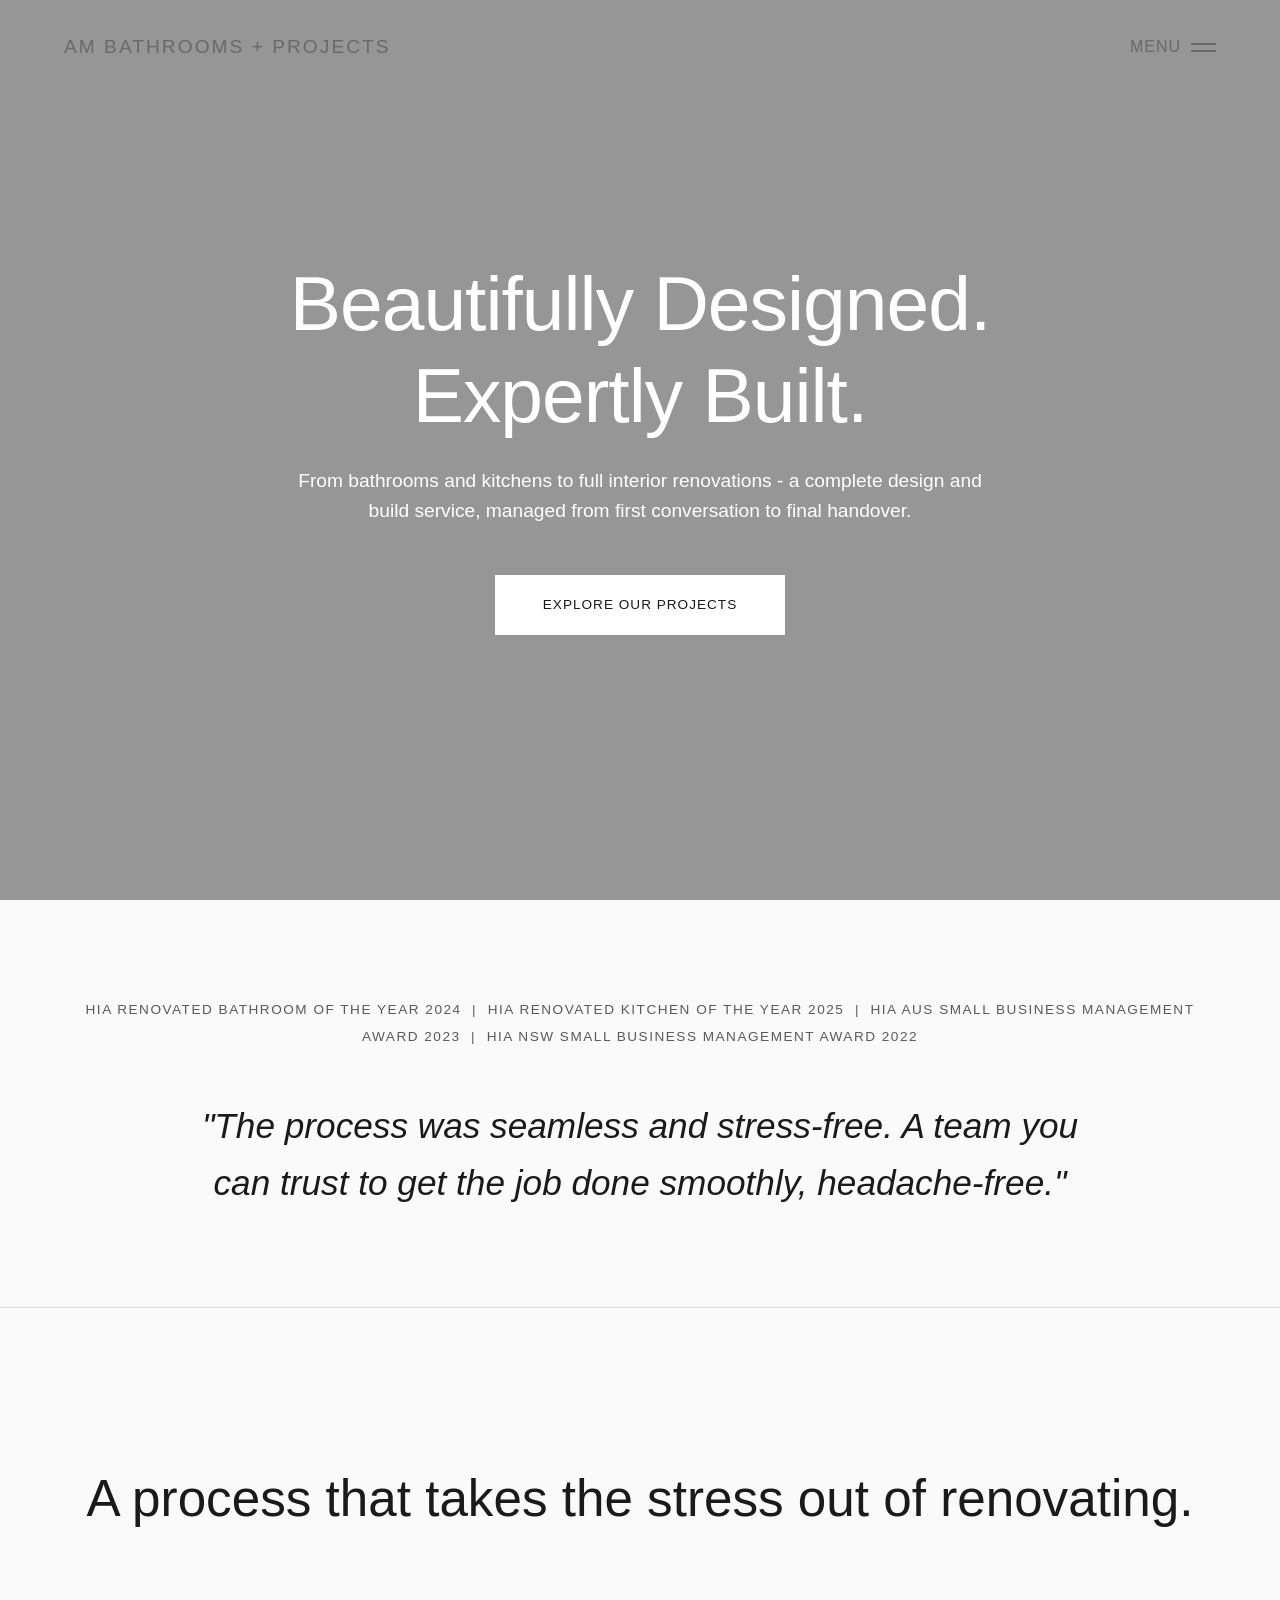
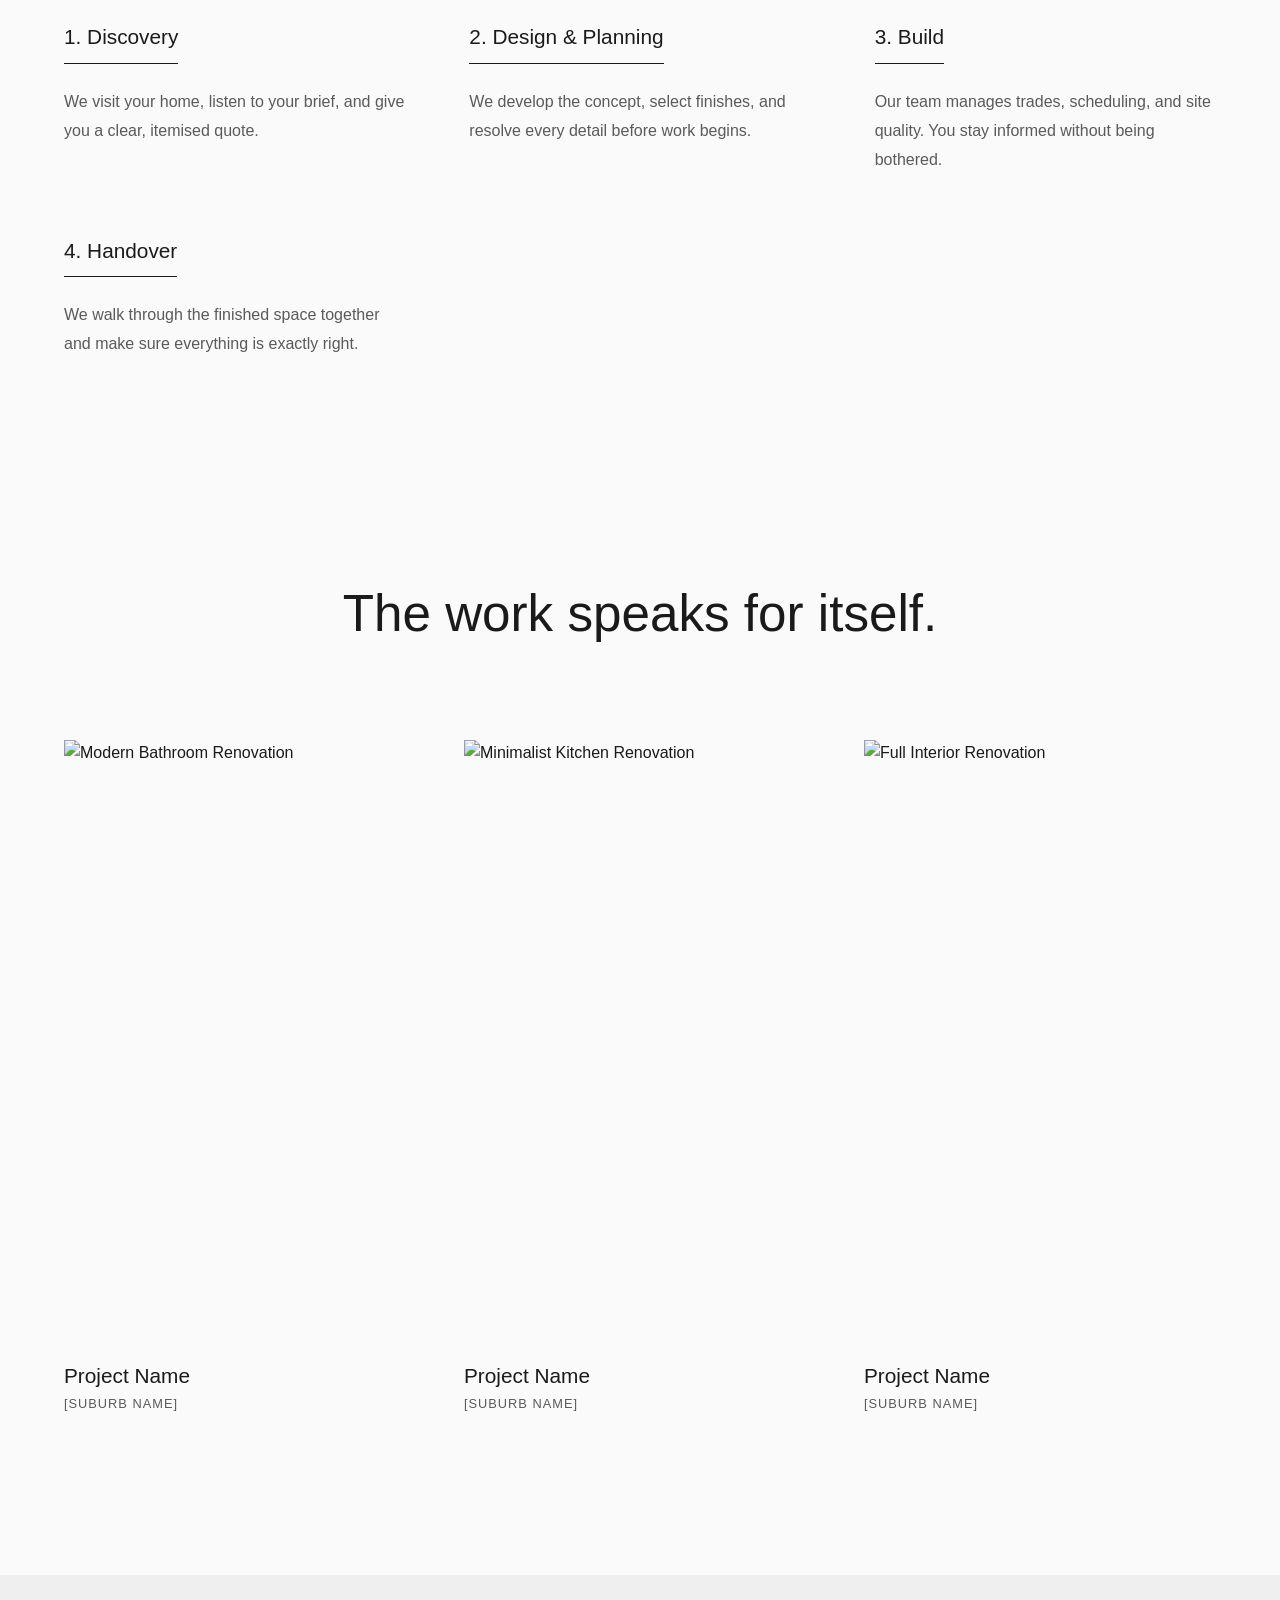
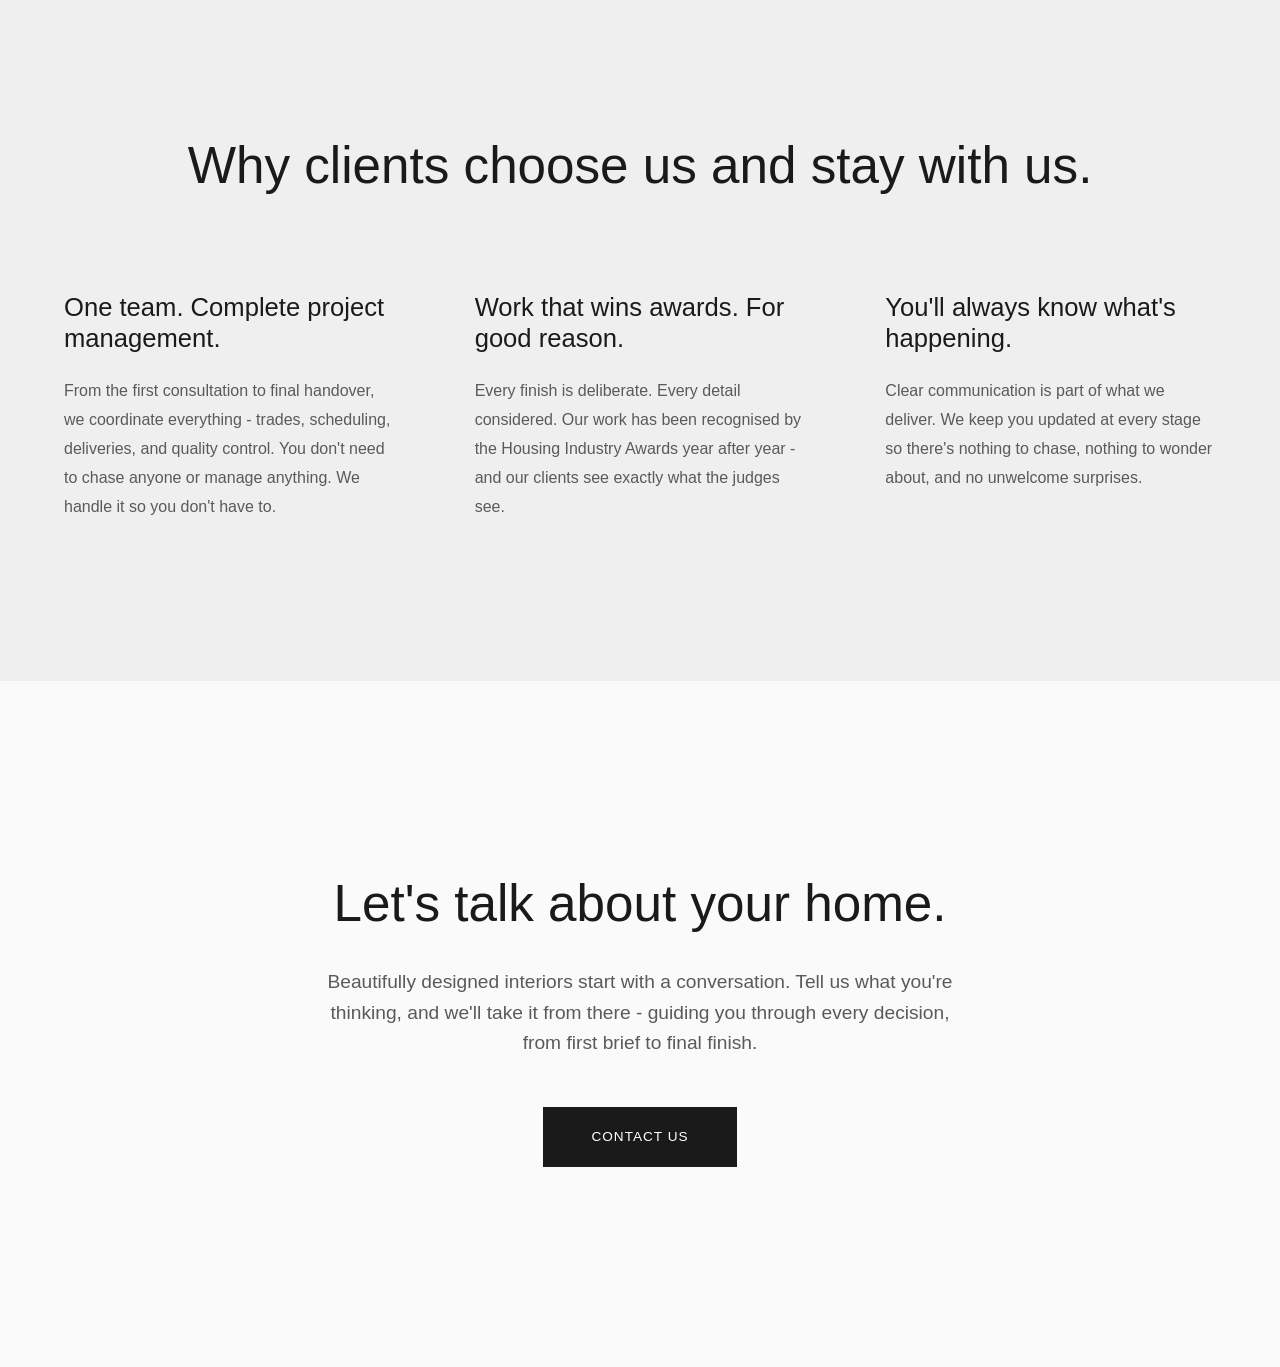
==== commit 468eaa05: "Update index.html" ====
--- a/index.html
+++ b/index.html
@@ -6,7 +6,7 @@
     <title>AM Bathrooms + Projects │ Bathroom, Kitchen & Full Interior Renovations Sydney</title>
     <meta name="description" content="AM Bathrooms + Projects designs and builds bathroom, kitchen, laundry and full interior renovations across Sydney. One team, every detail, start to finish. HIA award-winning.">
     <style>
-        /* Base Styles & Typography */
+        /* --- Base Styles & Typography --- */
         :root {
             --bg-color: #FAFAFA;
             --text-main: #1A1A1A;
@@ -27,6 +27,7 @@
             color: var(--text-main);
             line-height: 1.6;
             font-weight: 300;
+            overflow-x: hidden;
         }
 
         h1, h2, h3 {
@@ -45,51 +46,210 @@
             padding: 0 5%;
         }
 
-        /* Buttons */
+        /* --- Scroll Animations --- */
+        .fade-in {
+            opacity: 0;
+            transform: translateY(40px);
+            transition: opacity 1s ease-out, transform 1s ease-out;
+        }
+        
+        .fade-in.visible {
+            opacity: 1;
+            transform: translateY(0);
+        }
+
+        /* --- Navigation & Sliding Menu (Inform Design Style) --- */
+        header {
+            position: fixed;
+            top: 0;
+            left: 0;
+            width: 100%;
+            padding: 2rem 5%;
+            display: flex;
+            justify-content: space-between;
+            align-items: center;
+            z-index: 100;
+            mix-blend-mode: difference; /* Keeps logo/menu visible on light/dark backgrounds */
+            color: #fff;
+        }
+
+        .logo {
+            font-size: 1.2rem;
+            font-weight: 500;
+            letter-spacing: 2px;
+            text-transform: uppercase;
+        }
+
+        .menu-btn {
+            background: none;
+            border: none;
+            color: inherit;
+            font-size: 1rem;
+            cursor: pointer;
+            text-transform: uppercase;
+            letter-spacing: 1px;
+            display: flex;
+            align-items: center;
+            gap: 10px;
+        }
+
+        .hamburger-lines {
+            display: flex;
+            flex-direction: column;
+            gap: 5px;
+        }
+
+        .hamburger-lines span {
+            display: block;
+            width: 25px;
+            height: 2px;
+            background-color: currentColor;
+            transition: 0.3s ease;
+        }
+
+        /* Side Panel */
+        .side-panel {
+            position: fixed;
+            top: 0;
+            right: -100%; /* Hidden by default */
+            width: 100%;
+            max-width: 500px;
+            height: 100vh;
+            background-color: var(--text-main);
+            color: #fff;
+            z-index: 200;
+            transition: right 0.7s cubic-bezier(0.77, 0, 0.175, 1);
+            padding: 4rem;
+            display: flex;
+            flex-direction: column;
+        }
+
+        .side-panel.active {
+            right: 0;
+        }
+
+        .close-btn {
+            align-self: flex-end;
+            background: none;
+            border: none;
+            color: #fff;
+            font-size: 2rem;
+            cursor: pointer;
+            margin-bottom: 4rem;
+        }
+
+        .side-nav ul {
+            list-style: none;
+        }
+
+        .side-nav li {
+            margin-bottom: 2rem;
+        }
+
+        .side-nav a {
+            color: #fff;
+            font-size: 2.5rem;
+            transition: color 0.3s ease;
+        }
+
+        .side-nav a:hover {
+            color: var(--accent);
+        }
+
+        /* Overlay */
+        .panel-overlay {
+            position: fixed;
+            top: 0;
+            left: 0;
+            width: 100%;
+            height: 100vh;
+            background: rgba(0,0,0,0.5);
+            z-index: 150;
+            opacity: 0;
+            visibility: hidden;
+            transition: all 0.5s ease;
+        }
+
+        .panel-overlay.active {
+            opacity: 1;
+            visibility: visible;
+        }
+
+        /* --- Buttons --- */
         .btn {
             display: inline-block;
-            padding: 1rem 2.5rem;
-            background-color: var(--text-main);
-            color: #fff;
+            padding: 1.2rem 3rem;
+            background-color: #fff;
+            color: var(--text-main);
             text-transform: uppercase;
             letter-spacing: 1px;
             font-size: 0.85rem;
-            transition: background 0.3s ease;
+            transition: transform 0.4s ease, background 0.4s ease;
+            position: relative;
+            overflow: hidden;
         }
 
         .btn:hover {
-            background-color: #333;
-        }
-
-        /* Hero Section */
+            transform: translateY(-3px);
+            background-color: #f0f0f0;
+        }
+
+        /* --- Hero Section (Craig Linke Style) --- */
         .hero {
             height: 100vh;
+            position: relative;
             display: flex;
             align-items: center;
-            background: linear-gradient(rgba(0,0,0,0.3), rgba(0,0,0,0.3)), url('https://images.unsplash.com/photo-1600566752355-35792bedcfea?q=80&w=1920&auto=format&fit=crop') center/cover no-repeat;
+            justify-content: center;
             color: #fff;
             text-align: center;
+            overflow: hidden;
+        }
+
+        .video-bg {
+            position: absolute;
+            top: 50%;
+            left: 50%;
+            min-width: 100%;
+            min-height: 100%;
+            width: auto;
+            height: auto;
+            transform: translateX(-50%) translateY(-50%);
+            z-index: -2;
+            object-fit: cover;
+        }
+
+        .hero-overlay {
+            position: absolute;
+            top: 0; left: 0; width: 100%; height: 100%;
+            background: rgba(0, 0, 0, 0.4);
+            z-index: -1;
         }
 
         .hero-content {
-            max-width: 800px;
-            margin: 0 auto;
+            max-width: 900px;
+            padding: 0 5%;
+            z-index: 1;
         }
 
         .hero h1 {
-            font-size: clamp(2.5rem, 5vw, 4.5rem);
+            font-size: clamp(3rem, 6vw, 5.5rem);
             margin-bottom: 1.5rem;
+            letter-spacing: -1px;
         }
 
         .hero p {
-            font-size: 1.1rem;
-            margin-bottom: 2.5rem;
+            font-size: 1.2rem;
+            margin-bottom: 3rem;
             font-weight: 300;
-        }
-
-        /* Trust Bar (Awards & Quotes) */
+            max-width: 700px;
+            margin-left: auto;
+            margin-right: auto;
+        }
+
+        /* --- Trust Bar --- */
         .trust-bar {
-            padding: 4rem 0;
+            padding: 6rem 0;
             border-bottom: 1px solid var(--accent);
             text-align: center;
         }
@@ -98,139 +258,198 @@
             font-size: 0.85rem;
             color: var(--text-muted);
             text-transform: uppercase;
-            letter-spacing: 1px;
-            margin-bottom: 2rem;
+            letter-spacing: 1.5px;
+            margin-bottom: 3rem;
+            line-height: 2;
         }
 
         .quote {
-            font-size: 1.5rem;
+            font-size: clamp(1.5rem, 3vw, 2.2rem);
             font-style: italic;
-            max-width: 800px;
+            max-width: 900px;
             margin: 0 auto;
-        }
-
-        /* How It Works */
+            color: var(--text-main);
+        }
+
+        /* --- How It Works --- */
         .process {
-            padding: 8rem 0;
+            padding: 10rem 0;
         }
 
         .section-header {
             text-align: center;
-            margin-bottom: 5rem;
+            margin-bottom: 6rem;
         }
 
         .section-header h2 {
-            font-size: 2.5rem;
+            font-size: clamp(2rem, 4vw, 3.5rem);
         }
 
         .process-grid {
             display: grid;
             grid-template-columns: repeat(auto-fit, minmax(250px, 1fr));
-            gap: 3rem;
+            gap: 4rem;
         }
 
         .process-step h3 {
-            font-size: 1.2rem;
-            margin-bottom: 1rem;
+            font-size: 1.3rem;
+            margin-bottom: 1.5rem;
             border-bottom: 1px solid var(--text-main);
-            padding-bottom: 0.5rem;
+            padding-bottom: 0.8rem;
             display: inline-block;
         }
 
         .process-step p {
             color: var(--text-muted);
-            font-size: 0.95rem;
-        }
-
-        /* Featured Projects */
+            font-size: 1rem;
+            line-height: 1.8;
+        }
+
+        /* --- Featured Projects (Beralin Style Transitions) --- */
         .projects {
-            padding: 4rem 0 8rem;
+            padding: 4rem 0 10rem;
         }
 
         .project-grid {
             display: grid;
             grid-template-columns: repeat(auto-fit, minmax(350px, 1fr));
-            gap: 2rem;
+            gap: 3rem;
+        }
+
+        .project-card {
+            display: block;
+            overflow: hidden; /* Contains the image zoom */
+            group: hover;
+        }
+
+        .img-wrapper {
+            overflow: hidden;
+            margin-bottom: 1.5rem;
         }
 
         .project-card img {
             width: 100%;
-            height: 500px;
+            height: 600px;
             object-fit: cover;
-            margin-bottom: 1.5rem;
-            transition: opacity 0.3s ease;
-        }
-
+            transition: transform 1.5s cubic-bezier(0.2, 0.8, 0.2, 1), filter 0.8s ease;
+            display: block;
+        }
+
+        /* The Beralin cinematic zoom effect */
         .project-card:hover img {
-            opacity: 0.9;
+            transform: scale(1.06);
+            filter: brightness(0.9);
         }
 
         .project-card h3 {
-            font-size: 1.2rem;
-            margin-bottom: 0.25rem;
+            font-size: 1.3rem;
+            margin-bottom: 0.3rem;
+            transition: color 0.3s ease;
         }
 
         .project-card p {
             color: var(--text-muted);
-            font-size: 0.9rem;
-        }
-
-        /* Why AM Bathrooms */
+            font-size: 0.95rem;
+            text-transform: uppercase;
+            letter-spacing: 1px;
+            font-size: 0.8rem;
+        }
+
+        /* --- Why AM Bathrooms --- */
         .why-us {
             background-color: #EFEFEF;
-            padding: 8rem 0;
+            padding: 10rem 0;
         }
 
         .why-grid {
             display: grid;
             grid-template-columns: repeat(auto-fit, minmax(300px, 1fr));
-            gap: 4rem;
+            gap: 5rem;
         }
 
         .why-col h3 {
-            font-size: 1.5rem;
+            font-size: 1.6rem;
             margin-bottom: 1.5rem;
         }
 
         .why-col p {
             color: var(--text-muted);
-        }
-
-        /* Final CTA */
+            line-height: 1.8;
+        }
+
+        /* --- Final CTA --- */
         .final-cta {
-            padding: 10rem 0;
+            padding: 12rem 0;
             text-align: center;
         }
 
         .final-cta h2 {
-            font-size: 3rem;
-            margin-bottom: 1.5rem;
-            max-width: 800px;
+            font-size: clamp(2.5rem, 4vw, 4rem);
+            margin-bottom: 2rem;
+            max-width: 900px;
             margin-left: auto;
             margin-right: auto;
         }
 
         .final-cta p {
-            font-size: 1.1rem;
+            font-size: 1.2rem;
             color: var(--text-muted);
-            margin-bottom: 2.5rem;
-            max-width: 600px;
+            margin-bottom: 3rem;
+            max-width: 650px;
             margin-left: auto;
             margin-right: auto;
+        }
+        
+        .final-cta .btn {
+            background-color: var(--text-main);
+            color: #fff;
+        }
+        
+        .final-cta .btn:hover {
+            background-color: #333;
         }
     </style>
 </head>
 <body>
 
+    <header>
+        <div class="logo">AM Bathrooms + Projects</div>
+        <button class="menu-btn" id="menuToggle">
+            Menu
+            <div class="hamburger-lines">
+                <span></span>
+                <span></span>
+            </div>
+        </button>
+    </header>
+
+    <div class="panel-overlay" id="panelOverlay"></div>
+    <nav class="side-panel" id="sidePanel">
+        <button class="close-btn" id="closeMenu">&times;</button>
+        <div class="side-nav">
+            <ul>
+                <li><a href="#">Projects</a></li>
+                <li><a href="#">Process</a></li>
+                <li><a href="#">About Us</a></li>
+                <li><a href="#">Awards</a></li>
+                <li><a href="#">Contact</a></li>
+            </ul>
+        </div>
+    </nav>
+
     <section class="hero">
-        <div class="container hero-content">
+        <video class="video-bg" autoplay loop muted playsinline>
+            <source src="https://assets.mixkit.co/videos/preview/mixkit-modern-minimalist-bathroom-with-a-large-bathtub-41775-large.mp4" type="video/mp4">
+        </video>
+        <div class="hero-overlay"></div>
+        <div class="container hero-content fade-in">
             <h1>Beautifully Designed. Expertly Built.</h1>
             <p>From bathrooms and kitchens to full interior renovations - a complete design and build service, managed from first conversation to final handover.</p>
             <a href="#projects" class="btn">Explore Our Projects</a>
         </div>
     </section>
 
-    <section class="trust-bar">
+    <section class="trust-bar fade-in">
         <div class="container">
             <div class="awards">
                 HIA Renovated Bathroom of the Year 2024 &nbsp;|&nbsp; 
@@ -246,23 +465,23 @@
 
     <section class="process">
         <div class="container">
-            <div class="section-header">
+            <div class="section-header fade-in">
                 <h2>A process that takes the stress out of renovating.</h2>
             </div>
             <div class="process-grid">
-                <div class="process-step">
+                <div class="process-step fade-in">
                     <h3>1. Discovery</h3>
                     <p>We visit your home, listen to your brief, and give you a clear, itemised quote.</p>
                 </div>
-                <div class="process-step">
+                <div class="process-step fade-in">
                     <h3>2. Design & Planning</h3>
                     <p>We develop the concept, select finishes, and resolve every detail before work begins.</p>
                 </div>
-                <div class="process-step">
+                <div class="process-step fade-in">
                     <h3>3. Build</h3>
                     <p>Our team manages trades, scheduling, and site quality. You stay informed without being bothered.</p>
                 </div>
-                <div class="process-step">
+                <div class="process-step fade-in">
                     <h3>4. Handover</h3>
                     <p>We walk through the finished space together and make sure everything is exactly right.</p>
                 </div>
@@ -272,22 +491,28 @@
 
     <section class="projects" id="projects">
         <div class="container">
-            <div class="section-header">
+            <div class="section-header fade-in">
                 <h2>The work speaks for itself.</h2>
             </div>
             <div class="project-grid">
-                <a href="#" class="project-card">
-                    <img src="https://images.unsplash.com/photo-1552321554-5fefe8c9ef14?q=80&w=800&auto=format&fit=crop" alt="Modern Bathroom Renovation">
+                <a href="#" class="project-card fade-in">
+                    <div class="img-wrapper">
+                        <img src="https://images.unsplash.com/photo-1552321554-5fefe8c9ef14?q=80&w=1000&auto=format&fit=crop" alt="Modern Bathroom Renovation">
+                    </div>
                     <h3>Project Name</h3>
                     <p>[Suburb Name]</p>
                 </a>
-                <a href="#" class="project-card">
-                    <img src="https://images.unsplash.com/photo-1620626011761-996317b8d101?q=80&w=800&auto=format&fit=crop" alt="Minimalist Kitchen Renovation">
+                <a href="#" class="project-card fade-in">
+                    <div class="img-wrapper">
+                        <img src="https://images.unsplash.com/photo-1620626011761-996317b8d101?q=80&w=1000&auto=format&fit=crop" alt="Minimalist Kitchen Renovation">
+                    </div>
                     <h3>Project Name</h3>
                     <p>[Suburb Name]</p>
                 </a>
-                <a href="#" class="project-card">
-                    <img src="https://images.unsplash.com/photo-1604709177227-3977c3302901?q=80&w=800&auto=format&fit=crop" alt="Full Interior Renovation">
+                <a href="#" class="project-card fade-in">
+                    <div class="img-wrapper">
+                        <img src="https://images.unsplash.com/photo-1604709177227-3977c3302901?q=80&w=1000&auto=format&fit=crop" alt="Full Interior Renovation">
+                    </div>
                     <h3>Project Name</h3>
                     <p>[Suburb Name]</p>
                 </a>
@@ -297,19 +522,19 @@
 
     <section class="why-us">
         <div class="container">
-            <div class="section-header">
+            <div class="section-header fade-in">
                 <h2>Why clients choose us and stay with us.</h2>
             </div>
             <div class="why-grid">
-                <div class="why-col">
+                <div class="why-col fade-in">
                     <h3>One team. Complete project management.</h3>
                     <p>From the first consultation to final handover, we coordinate everything - trades, scheduling, deliveries, and quality control. You don't need to chase anyone or manage anything. We handle it so you don't have to.</p>
                 </div>
-                <div class="why-col">
+                <div class="why-col fade-in">
                     <h3>Work that wins awards. For good reason.</h3>
                     <p>Every finish is deliberate. Every detail considered. Our work has been recognised by the Housing Industry Awards year after year - and our clients see exactly what the judges see.</p>
                 </div>
-                <div class="why-col">
+                <div class="why-col fade-in">
                     <h3>You'll always know what's happening.</h3>
                     <p>Clear communication is part of what we deliver. We keep you updated at every stage so there's nothing to chase, nothing to wonder about, and no unwelcome surprises.</p>
                 </div>
@@ -317,7 +542,7 @@
         </div>
     </section>
 
-    <section class="final-cta">
+    <section class="final-cta fade-in">
         <div class="container">
             <h2>Let's talk about your home.</h2>
             <p>Beautifully designed interiors start with a conversation. Tell us what you're thinking, and we'll take it from there - guiding you through every decision, from first brief to final finish.</p>
@@ -325,5 +550,51 @@
         </div>
     </section>
 
+    <script>
+        // --- Sliding Menu Logic ---
+        const menuToggle = document.getElementById('menuToggle');
+        const closeMenu = document.getElementById('closeMenu');
+        const sidePanel = document.getElementById('sidePanel');
+        const panelOverlay = document.getElementById('panelOverlay');
+
+        function openMenu() {
+            sidePanel.classList.add('active');
+            panelOverlay.classList.add('active');
+            document.body.style.overflow = 'hidden'; // Prevent background scrolling
+        }
+
+        function closeMenuPanel() {
+            sidePanel.classList.remove('active');
+            panelOverlay.classList.remove('active');
+            document.body.style.overflow = 'auto';
+        }
+
+        menuToggle.addEventListener('click', openMenu);
+        closeMenu.addEventListener('click', closeMenuPanel);
+        panelOverlay.addEventListener('click', closeMenuPanel);
+
+        // --- Scroll Fade-In Logic (Intersection Observer) ---
+        const faders = document.querySelectorAll('.fade-in');
+        
+        const appearOptions = {
+            threshold: 0.15, // Trigger when 15% of the element is visible
+            rootMargin: "0px 0px -50px 0px"
+        };
+
+        const appearOnScroll = new IntersectionObserver(function(entries, observer) {
+            entries.forEach(entry => {
+                if (!entry.isIntersecting) {
+                    return;
+                } else {
+                    entry.target.classList.add('visible');
+                    observer.unobserve(entry.target); // Stop observing once it fades in
+                }
+            });
+        }, appearOptions);
+
+        faders.forEach(fader => {
+            appearOnScroll.observe(fader);
+        });
+    </script>
 </body>
 </html>
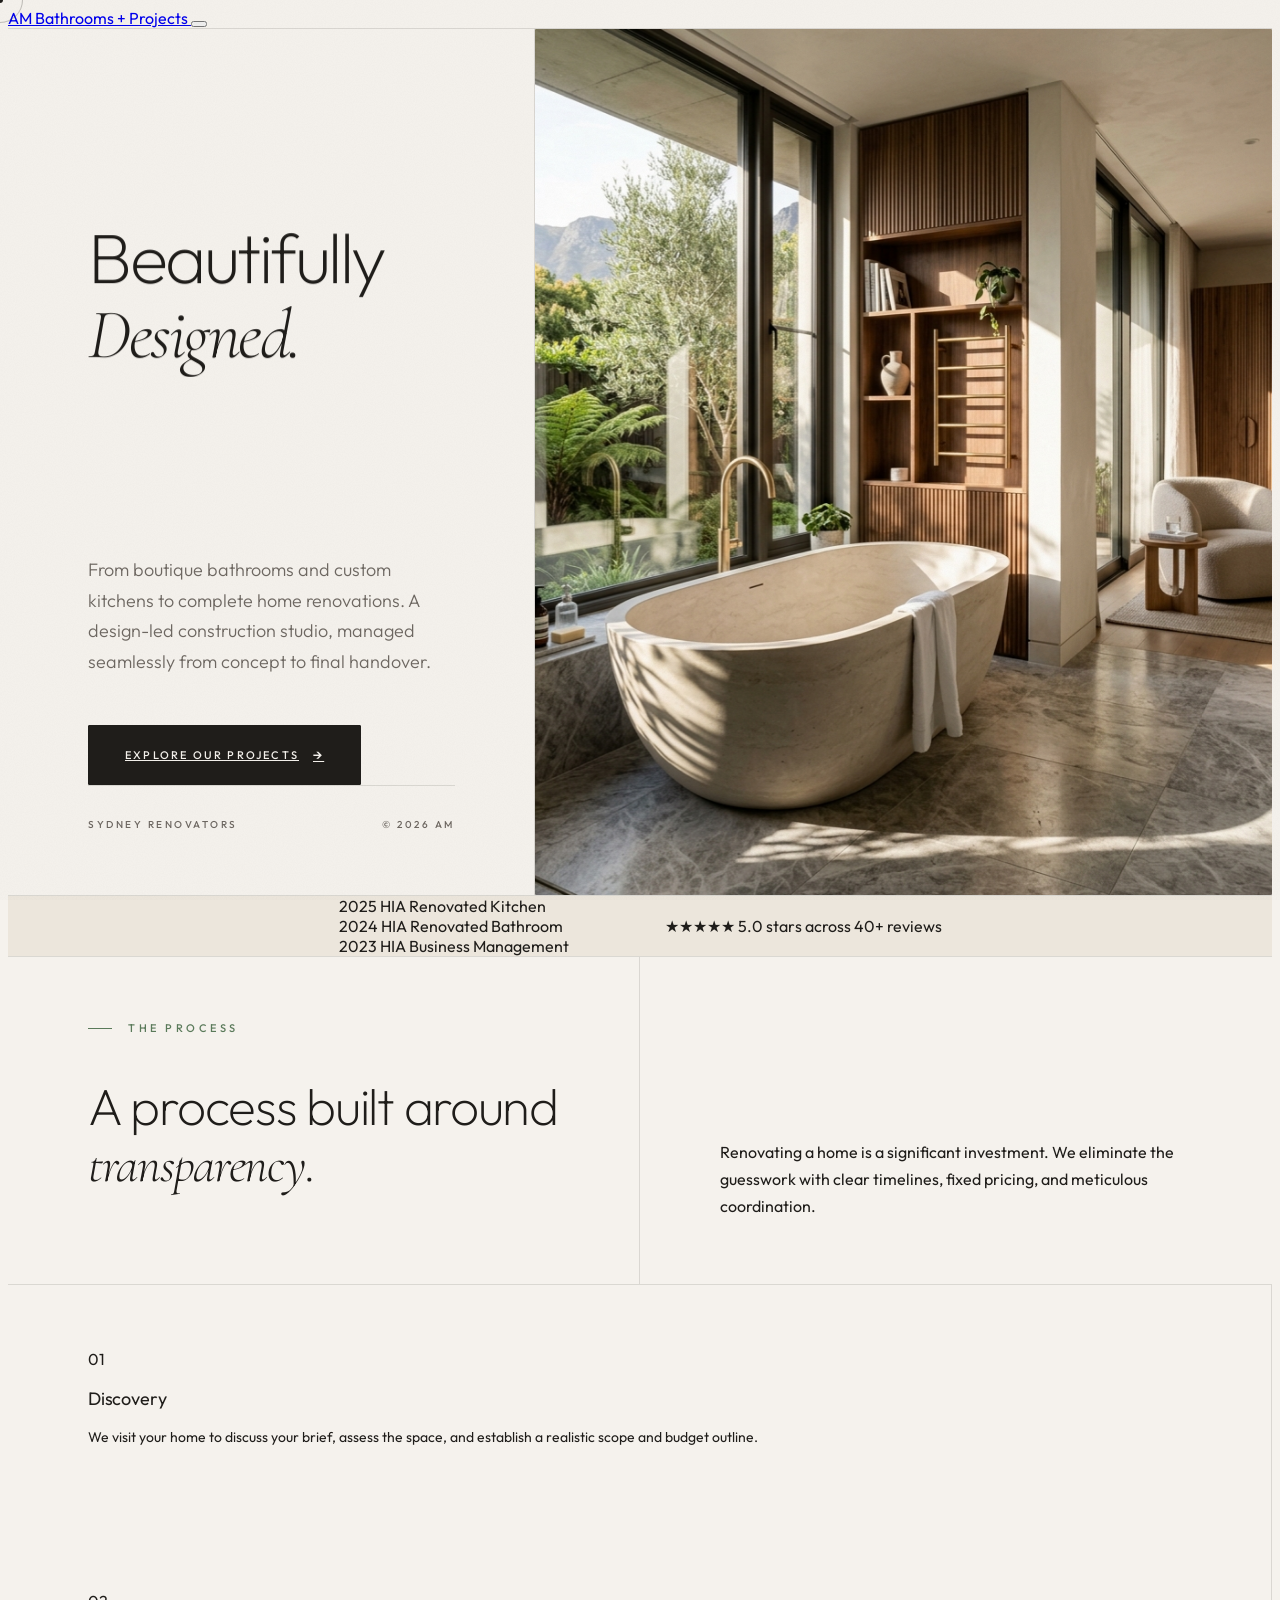
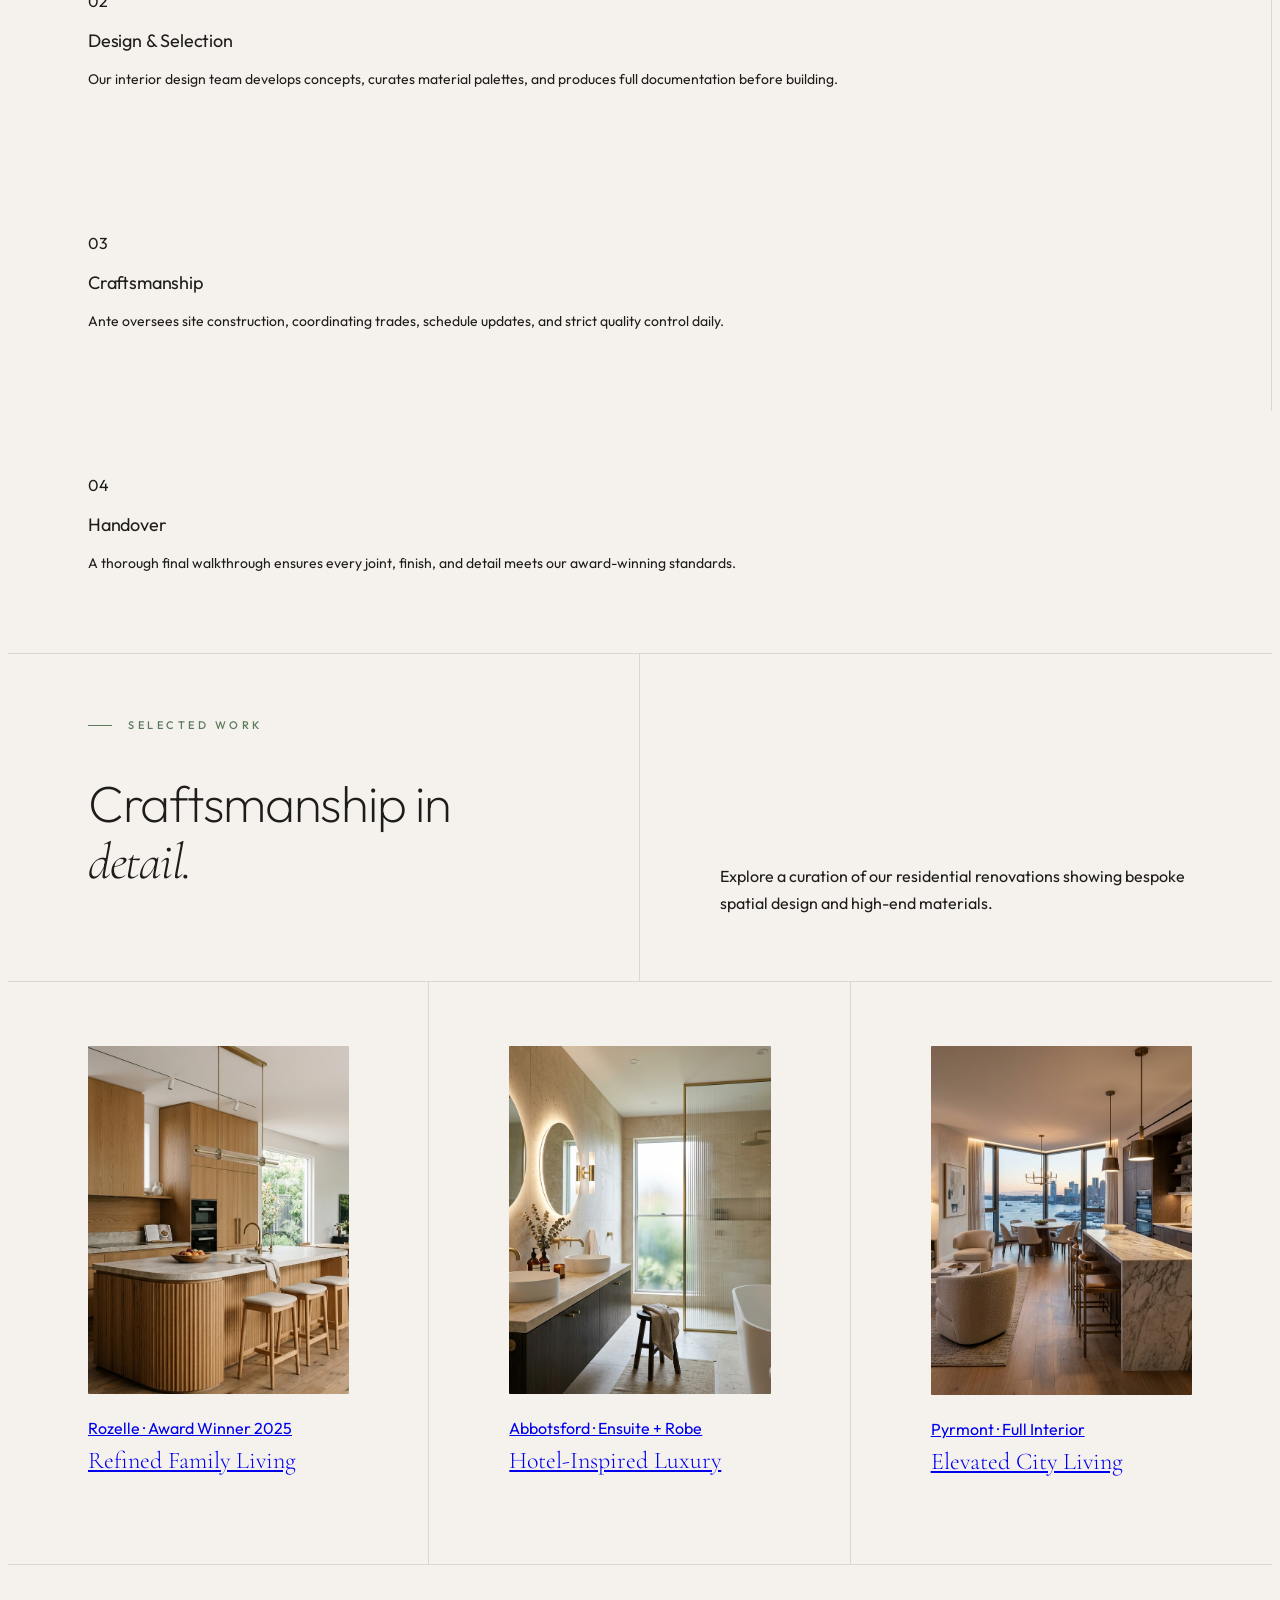
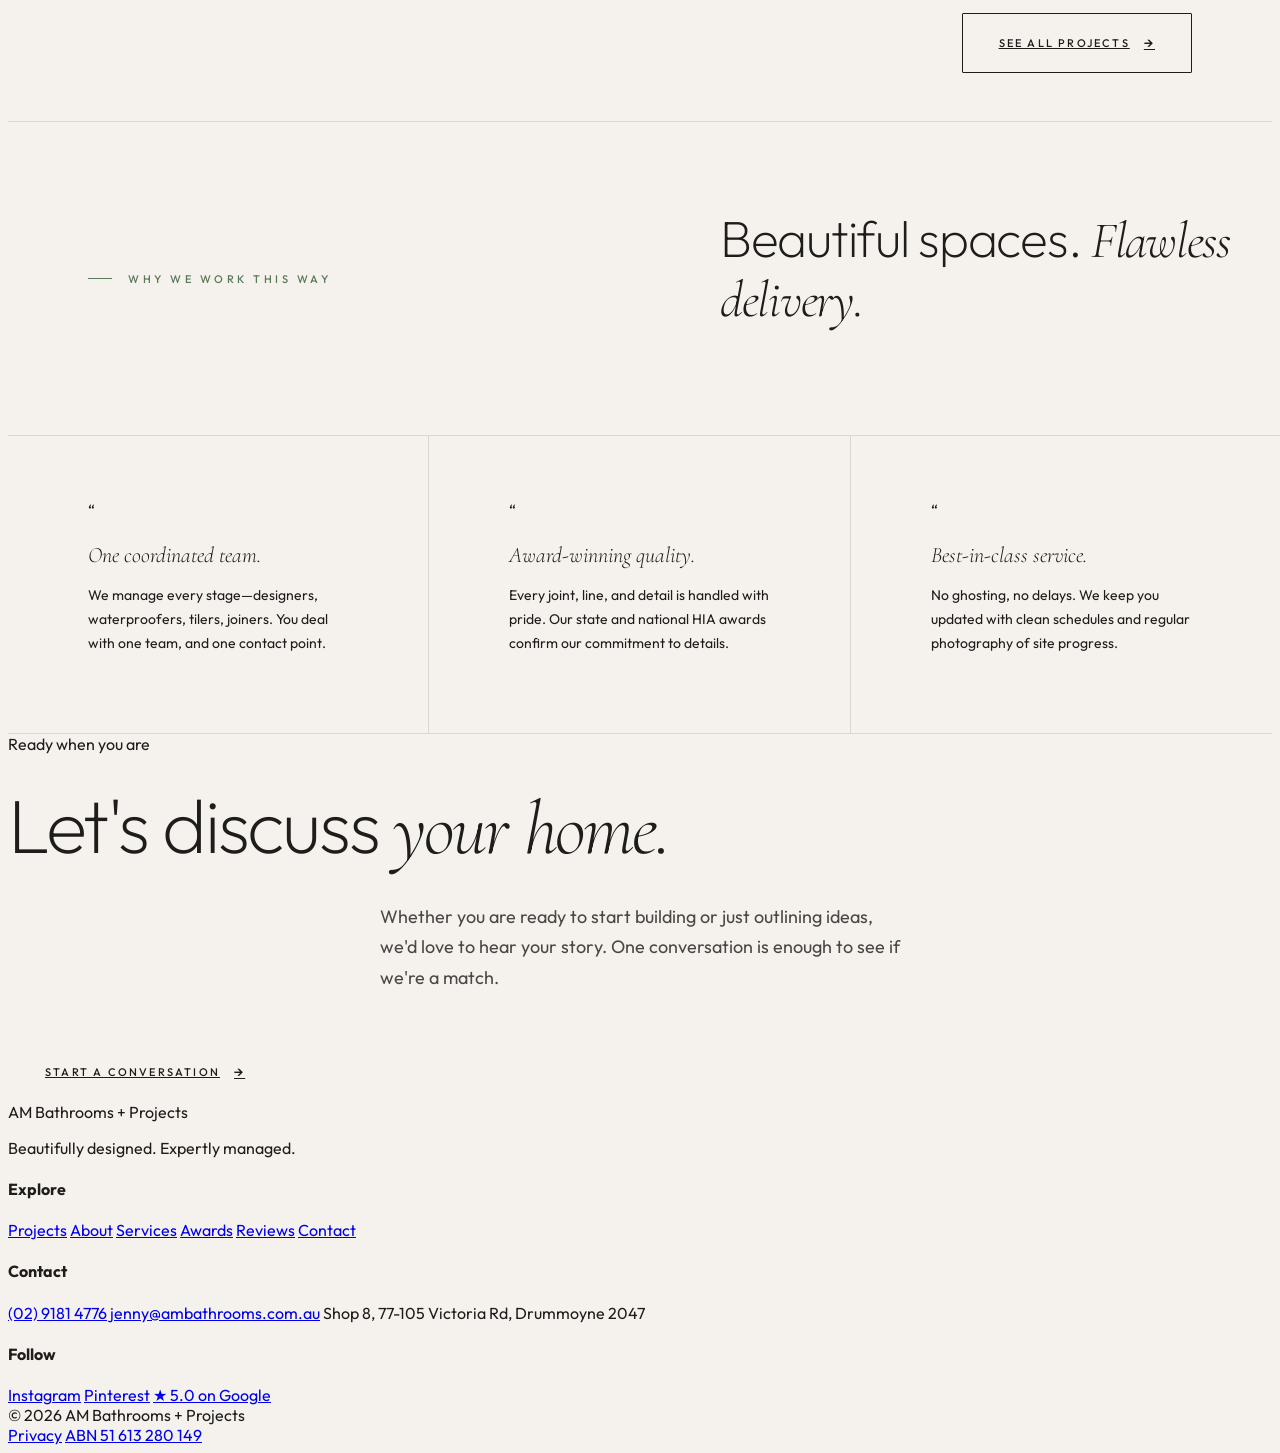
==== commit bab9ee9e: "design: Luxury architectural redesign with advanced animations and AI assets" ====
--- a/index.html
+++ b/index.html
@@ -1,600 +1,366 @@
-<!DOCTYPE html>
+<!doctype html>
 <html lang="en">
 <head>
-    <meta charset="UTF-8">
-    <meta name="viewport" content="width=device-width, initial-scale=1.0">
-    <title>AM Bathrooms + Projects │ Bathroom, Kitchen & Full Interior Renovations Sydney</title>
-    <meta name="description" content="AM Bathrooms + Projects designs and builds bathroom, kitchen, laundry and full interior renovations across Sydney. One team, every detail, start to finish. HIA award-winning.">
-    <style>
-        /* --- Base Styles & Typography --- */
-        :root {
-            --bg-color: #FAFAFA;
-            --text-main: #1A1A1A;
-            --text-muted: #5A5A5A;
-            --accent: #D8D8D8;
-            --font-main: 'Helvetica Neue', Helvetica, Arial, sans-serif;
-        }
-
-        * {
-            box-sizing: border-box;
-            margin: 0;
-            padding: 0;
-        }
-
-        body {
-            font-family: var(--font-main);
-            background-color: var(--bg-color);
-            color: var(--text-main);
-            line-height: 1.6;
-            font-weight: 300;
-            overflow-x: hidden;
-        }
-
-        h1, h2, h3 {
-            font-weight: 400;
-            line-height: 1.2;
-        }
-
-        a {
-            text-decoration: none;
-            color: var(--text-main);
-        }
-
-        .container {
-            max-width: 1400px;
-            margin: 0 auto;
-            padding: 0 5%;
-        }
-
-        /* --- Scroll Animations --- */
-        .fade-in {
-            opacity: 0;
-            transform: translateY(40px);
-            transition: opacity 1s ease-out, transform 1s ease-out;
-        }
-        
-        .fade-in.visible {
-            opacity: 1;
-            transform: translateY(0);
-        }
-
-        /* --- Navigation & Sliding Menu (Inform Design Style) --- */
-        header {
-            position: fixed;
-            top: 0;
-            left: 0;
-            width: 100%;
-            padding: 2rem 5%;
-            display: flex;
-            justify-content: space-between;
-            align-items: center;
-            z-index: 100;
-            mix-blend-mode: difference; /* Keeps logo/menu visible on light/dark backgrounds */
-            color: #fff;
-        }
-
-        .logo {
-            font-size: 1.2rem;
-            font-weight: 500;
-            letter-spacing: 2px;
-            text-transform: uppercase;
-        }
-
-        .menu-btn {
-            background: none;
-            border: none;
-            color: inherit;
-            font-size: 1rem;
-            cursor: pointer;
-            text-transform: uppercase;
-            letter-spacing: 1px;
-            display: flex;
-            align-items: center;
-            gap: 10px;
-        }
-
-        .hamburger-lines {
-            display: flex;
-            flex-direction: column;
-            gap: 5px;
-        }
-
-        .hamburger-lines span {
-            display: block;
-            width: 25px;
-            height: 2px;
-            background-color: currentColor;
-            transition: 0.3s ease;
-        }
-
-        /* Side Panel */
-        .side-panel {
-            position: fixed;
-            top: 0;
-            right: -100%; /* Hidden by default */
-            width: 100%;
-            max-width: 500px;
-            height: 100vh;
-            background-color: var(--text-main);
-            color: #fff;
-            z-index: 200;
-            transition: right 0.7s cubic-bezier(0.77, 0, 0.175, 1);
-            padding: 4rem;
-            display: flex;
-            flex-direction: column;
-        }
-
-        .side-panel.active {
-            right: 0;
-        }
-
-        .close-btn {
-            align-self: flex-end;
-            background: none;
-            border: none;
-            color: #fff;
-            font-size: 2rem;
-            cursor: pointer;
-            margin-bottom: 4rem;
-        }
-
-        .side-nav ul {
-            list-style: none;
-        }
-
-        .side-nav li {
-            margin-bottom: 2rem;
-        }
-
-        .side-nav a {
-            color: #fff;
-            font-size: 2.5rem;
-            transition: color 0.3s ease;
-        }
-
-        .side-nav a:hover {
-            color: var(--accent);
-        }
-
-        /* Overlay */
-        .panel-overlay {
-            position: fixed;
-            top: 0;
-            left: 0;
-            width: 100%;
-            height: 100vh;
-            background: rgba(0,0,0,0.5);
-            z-index: 150;
-            opacity: 0;
-            visibility: hidden;
-            transition: all 0.5s ease;
-        }
-
-        .panel-overlay.active {
-            opacity: 1;
-            visibility: visible;
-        }
-
-        /* --- Buttons --- */
-        .btn {
-            display: inline-block;
-            padding: 1.2rem 3rem;
-            background-color: #fff;
-            color: var(--text-main);
-            text-transform: uppercase;
-            letter-spacing: 1px;
-            font-size: 0.85rem;
-            transition: transform 0.4s ease, background 0.4s ease;
-            position: relative;
-            overflow: hidden;
-        }
-
-        .btn:hover {
-            transform: translateY(-3px);
-            background-color: #f0f0f0;
-        }
-
-        /* --- Hero Section (Craig Linke Style) --- */
-        .hero {
-            height: 100vh;
-            position: relative;
-            display: flex;
-            align-items: center;
-            justify-content: center;
-            color: #fff;
-            text-align: center;
-            overflow: hidden;
-        }
-
-        .video-bg {
-            position: absolute;
-            top: 50%;
-            left: 50%;
-            min-width: 100%;
-            min-height: 100%;
-            width: auto;
-            height: auto;
-            transform: translateX(-50%) translateY(-50%);
-            z-index: -2;
-            object-fit: cover;
-        }
-
-        .hero-overlay {
-            position: absolute;
-            top: 0; left: 0; width: 100%; height: 100%;
-            background: rgba(0, 0, 0, 0.4);
-            z-index: -1;
-        }
-
-        .hero-content {
-            max-width: 900px;
-            padding: 0 5%;
-            z-index: 1;
-        }
-
-        .hero h1 {
-            font-size: clamp(3rem, 6vw, 5.5rem);
-            margin-bottom: 1.5rem;
-            letter-spacing: -1px;
-        }
-
-        .hero p {
-            font-size: 1.2rem;
-            margin-bottom: 3rem;
-            font-weight: 300;
-            max-width: 700px;
-            margin-left: auto;
-            margin-right: auto;
-        }
-
-        /* --- Trust Bar --- */
-        .trust-bar {
-            padding: 6rem 0;
-            border-bottom: 1px solid var(--accent);
-            text-align: center;
-        }
-
-        .awards {
-            font-size: 0.85rem;
-            color: var(--text-muted);
-            text-transform: uppercase;
-            letter-spacing: 1.5px;
-            margin-bottom: 3rem;
-            line-height: 2;
-        }
-
-        .quote {
-            font-size: clamp(1.5rem, 3vw, 2.2rem);
-            font-style: italic;
-            max-width: 900px;
-            margin: 0 auto;
-            color: var(--text-main);
-        }
-
-        /* --- How It Works --- */
-        .process {
-            padding: 10rem 0;
-        }
-
-        .section-header {
-            text-align: center;
-            margin-bottom: 6rem;
-        }
-
-        .section-header h2 {
-            font-size: clamp(2rem, 4vw, 3.5rem);
-        }
-
-        .process-grid {
-            display: grid;
-            grid-template-columns: repeat(auto-fit, minmax(250px, 1fr));
-            gap: 4rem;
-        }
-
-        .process-step h3 {
-            font-size: 1.3rem;
-            margin-bottom: 1.5rem;
-            border-bottom: 1px solid var(--text-main);
-            padding-bottom: 0.8rem;
-            display: inline-block;
-        }
-
-        .process-step p {
-            color: var(--text-muted);
-            font-size: 1rem;
-            line-height: 1.8;
-        }
-
-        /* --- Featured Projects (Beralin Style Transitions) --- */
-        .projects {
-            padding: 4rem 0 10rem;
-        }
-
-        .project-grid {
-            display: grid;
-            grid-template-columns: repeat(auto-fit, minmax(350px, 1fr));
-            gap: 3rem;
-        }
-
-        .project-card {
-            display: block;
-            overflow: hidden; /* Contains the image zoom */
-            group: hover;
-        }
-
-        .img-wrapper {
-            overflow: hidden;
-            margin-bottom: 1.5rem;
-        }
-
-        .project-card img {
-            width: 100%;
-            height: 600px;
-            object-fit: cover;
-            transition: transform 1.5s cubic-bezier(0.2, 0.8, 0.2, 1), filter 0.8s ease;
-            display: block;
-        }
-
-        /* The Beralin cinematic zoom effect */
-        .project-card:hover img {
-            transform: scale(1.06);
-            filter: brightness(0.9);
-        }
-
-        .project-card h3 {
-            font-size: 1.3rem;
-            margin-bottom: 0.3rem;
-            transition: color 0.3s ease;
-        }
-
-        .project-card p {
-            color: var(--text-muted);
-            font-size: 0.95rem;
-            text-transform: uppercase;
-            letter-spacing: 1px;
-            font-size: 0.8rem;
-        }
-
-        /* --- Why AM Bathrooms --- */
-        .why-us {
-            background-color: #EFEFEF;
-            padding: 10rem 0;
-        }
-
-        .why-grid {
-            display: grid;
-            grid-template-columns: repeat(auto-fit, minmax(300px, 1fr));
-            gap: 5rem;
-        }
-
-        .why-col h3 {
-            font-size: 1.6rem;
-            margin-bottom: 1.5rem;
-        }
-
-        .why-col p {
-            color: var(--text-muted);
-            line-height: 1.8;
-        }
-
-        /* --- Final CTA --- */
-        .final-cta {
-            padding: 12rem 0;
-            text-align: center;
-        }
-
-        .final-cta h2 {
-            font-size: clamp(2.5rem, 4vw, 4rem);
-            margin-bottom: 2rem;
-            max-width: 900px;
-            margin-left: auto;
-            margin-right: auto;
-        }
-
-        .final-cta p {
-            font-size: 1.2rem;
-            color: var(--text-muted);
-            margin-bottom: 3rem;
-            max-width: 650px;
-            margin-left: auto;
-            margin-right: auto;
-        }
-        
-        .final-cta .btn {
-            background-color: var(--text-main);
-            color: #fff;
-        }
-        
-        .final-cta .btn:hover {
-            background-color: #333;
-        }
-    </style>
+  <meta charset="utf-8" />
+  <meta name="viewport" content="width=device-width,initial-scale=1" />
+  <title>AM Bathrooms + Projects | Bathroom, Kitchen & Full Interior Renovations Sydney</title>
+  <meta name="description" content="AM Bathrooms + Projects designs and builds boutique bathroom, kitchen, laundry and full interior renovations across Sydney. Award-winning craftsmanship, start to finish." />
+  
+  <!-- Fonts -->
+  <link rel="preconnect" href="https://fonts.googleapis.com">
+  <link rel="preconnect" href="https://fonts.gstatic.com" crossorigin>
+  <link href="https://fonts.googleapis.com/css2?family=Cormorant+Garamond:ital,wght@0,300;0,400;0,500;1,300;1,400&family=Outfit:wght@200;300;400;500&display=swap" rel="stylesheet">
+  
+  <script>document.documentElement.classList.add('am')</script>
+  <link rel="stylesheet" href="animations.css">
+  
+  <style>
+    /* Homepage Specific Overrides */
+    .hero-container {
+      min-height: 90vh;
+      display: grid;
+      grid-template-columns: 5fr 7fr;
+      position: relative;
+    }
+    .hero-left {
+      display: flex;
+      flex-direction: column;
+      justify-content: space-between;
+      padding: 120px 80px 64px;
+      position: relative;
+    }
+    .hero-right {
+      position: relative;
+      overflow: hidden;
+      aspect-ratio: auto;
+    }
+    .hero-right .zoom-image-container {
+      height: 100%;
+      aspect-ratio: auto;
+    }
+    .hero h1 {
+      font-size: clamp(48px, 5.5vw, 84px);
+      font-weight: 200;
+      line-height: 1.05;
+      letter-spacing: -0.035em;
+      margin-bottom: 32px;
+    }
+    .hero p.sub {
+      font-size: 18px;
+      font-weight: 300;
+      line-height: 1.7;
+      color: var(--ink-muted, #6e6862);
+      max-width: 480px;
+      margin-bottom: 48px;
+    }
+    .hero-meta {
+      display: flex;
+      justify-content: space-between;
+      align-items: center;
+      width: 100%;
+      padding-top: 32px;
+      font-family: var(--font-sans);
+      font-size: 10px;
+      font-weight: 500;
+      letter-spacing: 0.25em;
+      text-transform: uppercase;
+      color: var(--ink-muted, #6e6862);
+    }
+    
+    @media (max-width: 1100px) {
+      .hero-container {
+        grid-template-columns: 1fr;
+      }
+      .hero-left {
+        padding: 64px 32px;
+      }
+      .hero h1 {
+        font-size: 52px;
+      }
+      .hero-right {
+        aspect-ratio: 4/3;
+      }
+    }
+  </style>
 </head>
 <body>
 
-    <header>
-        <div class="logo">AM Bathrooms + Projects</div>
-        <button class="menu-btn" id="menuToggle">
-            Menu
-            <div class="hamburger-lines">
-                <span></span>
-                <span></span>
-            </div>
-        </button>
-    </header>
-
-    <div class="panel-overlay" id="panelOverlay"></div>
-    <nav class="side-panel" id="sidePanel">
-        <button class="close-btn" id="closeMenu">&times;</button>
-        <div class="side-nav">
-            <ul>
-                <li><a href="#">Projects</a></li>
-                <li><a href="#">Process</a></li>
-                <li><a href="#">About Us</a></li>
-                <li><a href="#">Awards</a></li>
-                <li><a href="#">Contact</a></li>
-            </ul>
-        </div>
-    </nav>
-
-    <section class="hero">
-        <video class="video-bg" autoplay loop muted playsinline>
-            <source src="https://assets.mixkit.co/videos/preview/mixkit-modern-minimalist-bathroom-with-a-large-bathtub-41775-large.mp4" type="video/mp4">
-        </video>
-        <div class="hero-overlay"></div>
-        <div class="container hero-content fade-in">
-            <h1>Beautifully Designed. Expertly Built.</h1>
-            <p>From bathrooms and kitchens to full interior renovations - a complete design and build service, managed from first conversation to final handover.</p>
-            <a href="#projects" class="btn">Explore Our Projects</a>
-        </div>
-    </section>
-
-    <section class="trust-bar fade-in">
-        <div class="container">
-            <div class="awards">
-                HIA Renovated Bathroom of the Year 2024 &nbsp;|&nbsp; 
-                HIA Renovated Kitchen of the Year 2025 &nbsp;|&nbsp; 
-                HIA AUS Small Business Management Award 2023 &nbsp;|&nbsp; 
-                HIA NSW Small Business Management Award 2022
-            </div>
-            <div class="quote">
-                "The process was seamless and stress-free. A team you can trust to get the job done smoothly, headache-free."
-            </div>
-        </div>
-    </section>
-
-    <section class="process">
-        <div class="container">
-            <div class="section-header fade-in">
-                <h2>A process that takes the stress out of renovating.</h2>
-            </div>
-            <div class="process-grid">
-                <div class="process-step fade-in">
-                    <h3>1. Discovery</h3>
-                    <p>We visit your home, listen to your brief, and give you a clear, itemised quote.</p>
-                </div>
-                <div class="process-step fade-in">
-                    <h3>2. Design & Planning</h3>
-                    <p>We develop the concept, select finishes, and resolve every detail before work begins.</p>
-                </div>
-                <div class="process-step fade-in">
-                    <h3>3. Build</h3>
-                    <p>Our team manages trades, scheduling, and site quality. You stay informed without being bothered.</p>
-                </div>
-                <div class="process-step fade-in">
-                    <h3>4. Handover</h3>
-                    <p>We walk through the finished space together and make sure everything is exactly right.</p>
-                </div>
-            </div>
-        </div>
-    </section>
-
-    <section class="projects" id="projects">
-        <div class="container">
-            <div class="section-header fade-in">
-                <h2>The work speaks for itself.</h2>
-            </div>
-            <div class="project-grid">
-                <a href="#" class="project-card fade-in">
-                    <div class="img-wrapper">
-                        <img src="https://images.unsplash.com/photo-1552321554-5fefe8c9ef14?q=80&w=1000&auto=format&fit=crop" alt="Modern Bathroom Renovation">
-                    </div>
-                    <h3>Project Name</h3>
-                    <p>[Suburb Name]</p>
-                </a>
-                <a href="#" class="project-card fade-in">
-                    <div class="img-wrapper">
-                        <img src="https://images.unsplash.com/photo-1620626011761-996317b8d101?q=80&w=1000&auto=format&fit=crop" alt="Minimalist Kitchen Renovation">
-                    </div>
-                    <h3>Project Name</h3>
-                    <p>[Suburb Name]</p>
-                </a>
-                <a href="#" class="project-card fade-in">
-                    <div class="img-wrapper">
-                        <img src="https://images.unsplash.com/photo-1604709177227-3977c3302901?q=80&w=1000&auto=format&fit=crop" alt="Full Interior Renovation">
-                    </div>
-                    <h3>Project Name</h3>
-                    <p>[Suburb Name]</p>
-                </a>
-            </div>
-        </div>
-    </section>
-
-    <section class="why-us">
-        <div class="container">
-            <div class="section-header fade-in">
-                <h2>Why clients choose us and stay with us.</h2>
-            </div>
-            <div class="why-grid">
-                <div class="why-col fade-in">
-                    <h3>One team. Complete project management.</h3>
-                    <p>From the first consultation to final handover, we coordinate everything - trades, scheduling, deliveries, and quality control. You don't need to chase anyone or manage anything. We handle it so you don't have to.</p>
-                </div>
-                <div class="why-col fade-in">
-                    <h3>Work that wins awards. For good reason.</h3>
-                    <p>Every finish is deliberate. Every detail considered. Our work has been recognised by the Housing Industry Awards year after year - and our clients see exactly what the judges see.</p>
-                </div>
-                <div class="why-col fade-in">
-                    <h3>You'll always know what's happening.</h3>
-                    <p>Clear communication is part of what we deliver. We keep you updated at every stage so there's nothing to chase, nothing to wonder about, and no unwelcome surprises.</p>
-                </div>
-            </div>
-        </div>
-    </section>
-
-    <section class="final-cta fade-in">
-        <div class="container">
-            <h2>Let's talk about your home.</h2>
-            <p>Beautifully designed interiors start with a conversation. Tell us what you're thinking, and we'll take it from there - guiding you through every decision, from first brief to final finish.</p>
-            <a href="#" class="btn">Contact Us</a>
-        </div>
-    </section>
-
-    <script>
-        // --- Sliding Menu Logic ---
-        const menuToggle = document.getElementById('menuToggle');
-        const closeMenu = document.getElementById('closeMenu');
-        const sidePanel = document.getElementById('sidePanel');
-        const panelOverlay = document.getElementById('panelOverlay');
-
-        function openMenu() {
-            sidePanel.classList.add('active');
-            panelOverlay.classList.add('active');
-            document.body.style.overflow = 'hidden'; // Prevent background scrolling
-        }
-
-        function closeMenuPanel() {
-            sidePanel.classList.remove('active');
-            panelOverlay.classList.remove('active');
-            document.body.style.overflow = 'auto';
-        }
-
-        menuToggle.addEventListener('click', openMenu);
-        closeMenu.addEventListener('click', closeMenuPanel);
-        panelOverlay.addEventListener('click', closeMenuPanel);
-
-        // --- Scroll Fade-In Logic (Intersection Observer) ---
-        const faders = document.querySelectorAll('.fade-in');
+  <!-- Header -->
+  <header class="nav border-b">
+    <a href="index.html" class="brand" aria-label="AM Bathrooms and Projects, home">
+      <span class="mark">AM</span>
+      <span class="wm">Bathrooms + Projects</span>
+    </a>
+    <button class="hamburger" aria-label="Open menu"><span></span><span></span><span></span></button>
+  </header>
+
+  <!-- Hero Section -->
+  <section class="hero border-b">
+    <div class="hero-container">
+      <div class="hero-left">
+        <div class="clip-wrap">
+          <div class="sub-eyebrow clip-item">Enduring Artisanal Homes</div>
+        </div>
         
-        const appearOptions = {
-            threshold: 0.15, // Trigger when 15% of the element is visible
-            rootMargin: "0px 0px -50px 0px"
-        };
-
-        const appearOnScroll = new IntersectionObserver(function(entries, observer) {
-            entries.forEach(entry => {
-                if (!entry.isIntersecting) {
-                    return;
-                } else {
-                    entry.target.classList.add('visible');
-                    observer.unobserve(entry.target); // Stop observing once it fades in
-                }
-            });
-        }, appearOptions);
-
-        faders.forEach(fader => {
-            appearOnScroll.observe(fader);
-        });
-    </script>
+        <div style="margin: auto 0;">
+          <h1 class="clip-wrap">
+            <span class="clip-item">Beautifully <em class="serif-italic">Designed.</em></span>
+            <span class="clip-item">Expertly <em class="serif-italic">Built.</em></span>
+          </h1>
+          <p class="reveal-fade-up sub">
+            From boutique bathrooms and custom kitchens to complete home renovations. A design-led construction studio, managed seamlessly from concept to final handover.
+          </p>
+          <div class="reveal-fade-up cta-row">
+            <a href="projects.html" class="btn btn-primary">Explore Our Projects <span class="arrow">→</span></a>
+          </div>
+        </div>
+
+        <div class="hero-meta border-t">
+          <span>Sydney Renovators</span>
+          <span>© 2026 AM</span>
+        </div>
+        <div class="vertical-divider-line"></div>
+      </div>
+      
+      <div class="hero-right">
+        <div class="zoom-image-container">
+          <img src="assets/hero-master.png" alt="Luxurious bathroom renovation showing custom timber joinery and freestanding stone tub">
+        </div>
+      </div>
+    </div>
+  </section>
+
+  <!-- Trust Bar -->
+  <section class="trust border-b">
+    <div class="trust-flipper" id="trustFlipper">
+      <div class="trust-face trust-front">
+        <div class="awards">
+          <div class="award-badge">
+            <span class="year">2025</span>
+            <span>HIA Renovated Kitchen</span>
+          </div>
+          <div class="award-badge">
+            <span class="year">2024</span>
+            <span>HIA Renovated Bathroom</span>
+          </div>
+          <div class="award-badge">
+            <span class="year">2023</span>
+            <span>HIA Business Management</span>
+          </div>
+        </div>
+        <div class="divider"></div>
+        <div class="trust-rating">
+          <span class="stars">★★★★★</span>
+          <span class="rating-text">5.0 stars across 40+ reviews</span>
+        </div>
+      </div>
+      <div class="trust-face trust-back">
+        <div class="quote" id="trustQuote">
+          <span class="stars">★★★★★</span>
+          <span class="qt">"The process was seamless and stress-free."</span>
+          <span class="who"></span>
+        </div>
+      </div>
+    </div>
+  </section>
+
+  <!-- How It Works (Process) -->
+  <section class="how border-b">
+    <div class="architectural-grid-2 border-b" style="align-items: end;">
+      <div class="grid-cell" style="padding-bottom: 48px;">
+        <div class="sub-eyebrow reveal-fade-up" style="margin-bottom: 24px;">The process</div>
+        <h2 class="reveal-fade-up" style="font-size: clamp(36px, 4vw, 56px); font-weight: 200; letter-spacing: -0.025em; line-height: 1.1;">
+          A process built around <em class="serif-italic">transparency.</em>
+        </h2>
+        <div class="vertical-divider-line"></div>
+      </div>
+      <div class="grid-cell" style="padding-bottom: 48px;">
+        <p class="reveal-fade-up" style="font-size: 16px; color: var(--ink-muted); line-height: 1.7; max-width: 480px;">
+          Renovating a home is a significant investment. We eliminate the guesswork with clear timelines, fixed pricing, and meticulous coordination.
+        </p>
+      </div>
+    </div>
+    
+    <div class="architectural-grid-4">
+      <div class="grid-cell step">
+        <div class="num reveal-fade-up">01</div>
+        <h3 class="reveal-fade-up" style="font-family: var(--font-sans); font-size: 18px; font-weight: 400; margin-bottom: 16px; letter-spacing: -0.01em;">Discovery</h3>
+        <p class="reveal-fade-up" style="font-size: 14px; color: var(--ink-muted); line-height: 1.65;">
+          We visit your home to discuss your brief, assess the space, and establish a realistic scope and budget outline.
+        </p>
+        <div class="vertical-divider-line"></div>
+      </div>
+      <div class="grid-cell step">
+        <div class="num reveal-fade-up">02</div>
+        <h3 class="reveal-fade-up" style="font-family: var(--font-sans); font-size: 18px; font-weight: 400; margin-bottom: 16px; letter-spacing: -0.01em;">Design & Selection</h3>
+        <p class="reveal-fade-up" style="font-size: 14px; color: var(--ink-muted); line-height: 1.65;">
+          Our interior design team develops concepts, curates material palettes, and produces full documentation before building.
+        </p>
+        <div class="vertical-divider-line"></div>
+      </div>
+      <div class="grid-cell step">
+        <div class="num reveal-fade-up">03</div>
+        <h3 class="reveal-fade-up" style="font-family: var(--font-sans); font-size: 18px; font-weight: 400; margin-bottom: 16px; letter-spacing: -0.01em;">Craftsmanship</h3>
+        <p class="reveal-fade-up" style="font-size: 14px; color: var(--ink-muted); line-height: 1.65;">
+          Ante oversees site construction, coordinating trades, schedule updates, and strict quality control daily.
+        </p>
+        <div class="vertical-divider-line"></div>
+      </div>
+      <div class="grid-cell step">
+        <div class="num reveal-fade-up">04</div>
+        <h3 class="reveal-fade-up" style="font-family: var(--font-sans); font-size: 18px; font-weight: 400; margin-bottom: 16px; letter-spacing: -0.01em;">Handover</h3>
+        <p class="reveal-fade-up" style="font-size: 14px; color: var(--ink-muted); line-height: 1.65;">
+          A thorough final walkthrough ensures every joint, finish, and detail meets our award-winning standards.
+        </p>
+      </div>
+    </div>
+  </section>
+
+  <!-- Featured Projects -->
+  <section class="featured border-b">
+    <div class="architectural-grid-2 border-b" style="align-items: end;">
+      <div class="grid-cell" style="padding-bottom: 48px;">
+        <div class="sub-eyebrow reveal-fade-up" style="margin-bottom: 24px;">Selected work</div>
+        <h2 class="reveal-fade-up" style="font-size: clamp(36px, 4vw, 56px); font-weight: 200; letter-spacing: -0.025em; line-height: 1.1;">
+          Craftsmanship in <em class="serif-italic">detail.</em>
+        </h2>
+        <div class="vertical-divider-line"></div>
+      </div>
+      <div class="grid-cell" style="padding-bottom: 48px;">
+        <p class="reveal-fade-up" style="font-size: 16px; color: var(--ink-muted); line-height: 1.7; max-width: 480px;">
+          Explore a curation of our residential renovations showing bespoke spatial design and high-end materials.
+        </p>
+      </div>
+    </div>
+
+    <div class="architectural-grid-3">
+      <div class="grid-cell">
+        <a href="projects.html" class="project-card">
+          <div class="zoom-image-container" style="margin-bottom: 24px;">
+            <img src="assets/project-rozelle.png" alt="Award winning family kitchen renovation in Rozelle terrace">
+          </div>
+          <div class="project-meta">Rozelle · Award Winner 2025</div>
+          <h3 class="project-name" style="font-family: var(--font-serif); font-size: 24px; font-weight: 300; margin-top: 8px;">Refined Family Living</h3>
+        </a>
+        <div class="vertical-divider-line"></div>
+      </div>
+      
+      <div class="grid-cell">
+        <a href="projects.html" class="project-card">
+          <div class="zoom-image-container" style="margin-bottom: 24px;">
+            <img src="assets/project-abbotsford.png" alt="Hotel-inspired luxury ensuite bathroom in Abbotsford">
+          </div>
+          <div class="project-meta">Abbotsford · Ensuite + Robe</div>
+          <h3 class="project-name" style="font-family: var(--font-serif); font-size: 24px; font-weight: 300; margin-top: 8px;">Hotel-Inspired Luxury</h3>
+        </a>
+        <div class="vertical-divider-line"></div>
+      </div>
+
+      <div class="grid-cell">
+        <a href="projects.html" class="project-card">
+          <div class="zoom-image-container" style="margin-bottom: 24px;">
+            <img src="assets/project-pyrmont.png" alt="Elevated city living open apartment renovation in Pyrmont">
+          </div>
+          <div class="project-meta">Pyrmont · Full Interior</div>
+          <h3 class="project-name" style="font-family: var(--font-serif); font-size: 24px; font-weight: 300; margin-top: 8px;">Elevated City Living</h3>
+        </a>
+      </div>
+    </div>
+    
+    <div class="border-t" style="padding: 48px 80px; display: flex; justify-content: flex-end;">
+      <a href="projects.html" class="btn btn-secondary">See all projects <span class="arrow">→</span></a>
+    </div>
+  </section>
+
+  <!-- Why AM Bathrooms -->
+  <section class="why border-b">
+    <div class="architectural-grid-2 border-b" style="padding: 64px 80px;">
+      <div class="sub-eyebrow reveal-fade-up">Why we work this way</div>
+      <h2 class="reveal-fade-up" style="font-size: clamp(36px, 4vw, 56px); font-weight: 200; letter-spacing: -0.025em; line-height: 1.1; margin-top: 24px;">
+        Beautiful spaces. <em class="serif-italic">Flawless delivery.</em>
+      </h2>
+    </div>
+    
+    <div class="architectural-grid-3">
+      <div class="grid-cell pillar">
+        <div class="quote-mark reveal-fade-up">“</div>
+        <h3 class="reveal-fade-up" style="font-family: var(--font-serif); font-size: 22px; font-weight: 300; font-style: italic; margin-bottom: 16px; color: var(--ink);">One coordinated team.</h3>
+        <p class="reveal-fade-up" style="font-size: 14px; color: var(--ink-muted); line-height: 1.7;">
+          We manage every stage—designers, waterproofers, tilers, joiners. You deal with one team, and one contact point.
+        </p>
+        <div class="vertical-divider-line"></div>
+      </div>
+      <div class="grid-cell pillar">
+        <div class="quote-mark reveal-fade-up">“</div>
+        <h3 class="reveal-fade-up" style="font-family: var(--font-serif); font-size: 22px; font-weight: 300; font-style: italic; margin-bottom: 16px; color: var(--ink);">Award-winning quality.</h3>
+        <p class="reveal-fade-up" style="font-size: 14px; color: var(--ink-muted); line-height: 1.7;">
+          Every joint, line, and detail is handled with pride. Our state and national HIA awards confirm our commitment to details.
+        </p>
+        <div class="vertical-divider-line"></div>
+      </div>
+      <div class="grid-cell pillar">
+        <div class="quote-mark reveal-fade-up">“</div>
+        <h3 class="reveal-fade-up" style="font-family: var(--font-serif); font-size: 22px; font-weight: 300; font-style: italic; margin-bottom: 16px; color: var(--ink);">Best-in-class service.</h3>
+        <p class="reveal-fade-up" style="font-size: 14px; color: var(--ink-muted); line-height: 1.7;">
+          No ghosting, no delays. We keep you updated with clean schedules and regular photography of site progress.
+        </p>
+      </div>
+    </div>
+  </section>
+
+  <!-- Final CTA -->
+  <section class="cta">
+    <div class="cta-inner reveal-fade-up">
+      <div class="section-eyebrow">Ready when you are</div>
+      <h2 style="font-size: clamp(40px, 6vw, 76px); font-weight: 200; letter-spacing: -0.03em; line-height: 1.05; margin: 32px 0;">
+        Let's discuss <em class="serif-italic">your home.</em>
+      </h2>
+      <p style="font-size: 18px; color: var(--bg); opacity: 0.8; line-height: 1.7; max-width: 520px; margin: 0 auto 48px;">
+        Whether you are ready to start building or just outlining ideas, we'd love to hear your story. One conversation is enough to see if we're a match.
+      </p>
+      <a href="contact.html" class="btn btn-inverted">Start a conversation <span class="arrow">→</span></a>
+    </div>
+  </section>
+
+  <!-- Footer -->
+  <footer class="footer">
+    <div class="footer-grid">
+      <div class="footer-brand">
+        <span class="mark">AM</span>
+        <span class="wm">Bathrooms + Projects</span>
+        <p class="tag">Beautifully designed. Expertly managed.</p>
+      </div>
+      <div class="footer-col">
+        <h4>Explore</h4>
+        <a href="projects.html">Projects</a>
+        <a href="about.html">About</a>
+        <a href="services.html">Services</a>
+        <a href="awards.html">Awards</a>
+        <a href="reviews.html">Reviews</a>
+        <a href="contact.html">Contact</a>
+      </div>
+      <div class="footer-col">
+        <h4>Contact</h4>
+        <a href="tel:+61291814776">(02) 9181 4776</a>
+        <a href="mailto:jenny@ambathrooms.com.au">jenny@ambathrooms.com.au</a>
+        <span>Shop 8, 77-105 Victoria Rd, Drummoyne 2047</span>
+      </div>
+      <div class="footer-col">
+        <h4>Follow</h4>
+        <a href="#">Instagram</a>
+        <a href="#">Pinterest</a>
+        <a href="#" class="accent">★ 5.0 on Google</a>
+      </div>
+    </div>
+    <div class="footer-bottom">
+      <span>© 2026 AM Bathrooms + Projects</span>
+      <div class="links">
+        <a href="#">Privacy</a>
+        <a href="#">ABN 51 613 280 149</a>
+      </div>
+    </div>
+  </footer>
+
+  <script src="animations.js"></script>
 </body>
 </html>
--- a/animations.css
+++ b/animations.css
@@ -0,0 +1,484 @@
+/* ─── AM Bathrooms · Premium Luxury Animation & Design System ─── */
+/* Drawing grids, custom magnetic cursor, split text reveals, cinematic zooms */
+
+:root {
+  --font-serif: 'Cormorant Garamond', Georgia, serif;
+  --font-sans: 'Outfit', 'Inter', sans-serif;
+  --grid-line-color: rgba(28, 26, 23, 0.12);
+  --grid-line-dark: rgba(245, 242, 237, 0.15);
+}
+
+/* ─── Global Base Upgrades ─── */
+body {
+  font-family: var(--font-sans);
+  background-color: var(--bg, #f5f2ed);
+  color: var(--ink, #1f1d1a);
+  overflow-x: hidden;
+  position: relative;
+}
+
+/* Tactile Fine Paper Texture Overlay */
+body::before {
+  content: '';
+  position: fixed;
+  inset: 0;
+  pointer-events: none;
+  z-index: 9999;
+  opacity: 0.035;
+  background-image: url("data:image/svg+xml;utf8,<svg xmlns='http://www.w3.org/2000/svg' width='200' height='200'><filter id='n'><feTurbulence type='fractalNoise' baseFrequency='0.9' numOctaves='2' stitchTiles='stitch'/><feColorMatrix values='0 0 0 0 0.12 0 0 0 0 0.11 0 0 0 0 0.10 0 0 0 1 0'/></filter><rect width='200' height='200' filter='url(%23n)'/></svg>");
+  mix-blend-mode: multiply;
+}
+
+/* ─── Luxury Typography ─── */
+.serif-italic {
+  font-family: var(--font-serif);
+  font-style: italic;
+  font-weight: 300;
+}
+.sub-eyebrow {
+  font-family: var(--font-sans);
+  font-size: 11px;
+  font-weight: 500;
+  letter-spacing: 0.32em;
+  text-transform: uppercase;
+  color: var(--accent, #5a7a5a);
+  display: flex;
+  align-items: center;
+  gap: 16px;
+}
+.sub-eyebrow::before {
+  content: '';
+  width: 24px;
+  height: 1px;
+  background-color: var(--accent, #5a7a5a);
+}
+
+/* ─── Architectural Grid & Lines ─── */
+.grid-container {
+  display: grid;
+  grid-template-columns: 1fr;
+}
+.border-t { border-top: 1px solid var(--grid-line-color); }
+.border-b { border-bottom: 1px solid var(--grid-line-color); }
+.border-l { border-left: 1px solid var(--grid-line-color); }
+.border-r { border-right: 1px solid var(--grid-line-color); }
+
+.architectural-grid-2 {
+  display: grid;
+  grid-template-columns: repeat(2, 1fr);
+  width: 100%;
+}
+
+.architectural-grid-3 {
+  display: grid;
+  grid-template-columns: repeat(3, 1fr);
+  width: 100%;
+}
+
+.grid-cell {
+  position: relative;
+  padding: 64px 80px;
+}
+
+/* Clean grid dividers (line elements) */
+.vertical-divider-line {
+  position: absolute;
+  top: 0;
+  bottom: 0;
+  right: 0;
+  width: 1px;
+  background-color: var(--grid-line-color);
+}
+.horizontal-divider-line {
+  position: absolute;
+  left: 0;
+  right: 0;
+  bottom: 0;
+  height: 1px;
+  background-color: var(--grid-line-color);
+}
+
+/* ─── Custom Cursor (Magnetic, Lagged Follower) ─── */
+.custom-cursor {
+  position: fixed;
+  top: 0;
+  left: 0;
+  width: 6px;
+  height: 6px;
+  background-color: var(--ink, #1f1d1a);
+  border-radius: 50%;
+  pointer-events: none;
+  z-index: 10001;
+  transform: translate(-50%, -50%);
+  transition: transform 0.05s ease-out, background-color 0.3s ease;
+}
+
+.custom-cursor-follower {
+  position: fixed;
+  top: 0;
+  left: 0;
+  width: 44px;
+  height: 44px;
+  border: 1px solid rgba(31, 29, 26, 0.25);
+  border-radius: 50%;
+  pointer-events: none;
+  z-index: 10000;
+  transform: translate(-50%, -50%);
+  transition: width 0.35s cubic-bezier(0.16, 1, 0.3, 1), 
+              height 0.35s cubic-bezier(0.16, 1, 0.3, 1), 
+              background-color 0.35s ease,
+              border-color 0.35s ease;
+  display: flex;
+  align-items: center;
+  justify-content: center;
+  overflow: hidden;
+}
+
+.custom-cursor-text {
+  font-family: var(--font-sans);
+  font-size: 9px;
+  font-weight: 500;
+  letter-spacing: 0.15em;
+  color: var(--bg, #f5f2ed);
+  text-transform: uppercase;
+  opacity: 0;
+  transform: scale(0.8);
+  transition: opacity 0.3s ease, transform 0.3s ease;
+  white-space: nowrap;
+}
+
+/* Hover States for Cursor */
+body.cursor-hovering .custom-cursor {
+  background-color: transparent;
+}
+body.cursor-hovering .custom-cursor-follower {
+  width: 80px;
+  height: 80px;
+  background-color: var(--ink, #1f1d1a);
+  border-color: var(--ink, #1f1d1a);
+}
+body.cursor-hovering .custom-cursor-text {
+  opacity: 1;
+  transform: scale(1);
+}
+
+body.cursor-hovering-light .custom-cursor-follower {
+  border-color: var(--accent, #5a7a5a);
+  width: 60px;
+  height: 60px;
+}
+
+@media (max-width: 1024px) {
+  .custom-cursor, .custom-cursor-follower {
+    display: none !important;
+  }
+}
+
+/* ─── Cinematic Hover Zoom ─── */
+.zoom-image-container {
+  position: relative;
+  width: 100%;
+  overflow: hidden;
+  aspect-ratio: 3/4;
+  border-radius: 1px;
+}
+.zoom-image-container img {
+  width: 100%;
+  height: 100%;
+  object-fit: cover;
+  display: block;
+  transition: transform 1.8s cubic-bezier(0.16, 1, 0.3, 1), filter 1s ease;
+  will-change: transform;
+}
+.zoom-image-container:hover img {
+  transform: scale(1.05);
+  filter: brightness(0.92);
+}
+
+/* ─── Advanced Scroll Reveals (Clipping) ─── */
+.clip-wrap {
+  overflow: hidden;
+  display: block;
+}
+.clip-item {
+  display: block;
+  transform: translateY(102%);
+  opacity: 0;
+  transition: transform 1.2s cubic-bezier(0.16, 1, 0.3, 1),
+              opacity 1s ease;
+  will-change: transform, opacity;
+}
+.clip-item.is-visible {
+  transform: translateY(0);
+  opacity: 1;
+}
+
+/* ─── Page Transition Overlay ─── */
+.page-transition {
+  position: fixed;
+  inset: 0;
+  background: var(--bg, #f5f2ed);
+  z-index: 9998;
+  pointer-events: none;
+  transform: translateY(100%);
+  transition: transform 0.6s cubic-bezier(0.76, 0, 0.24, 1);
+}
+.page-transition.active {
+  transform: translateY(0);
+}
+.page-transition.out {
+  transform: translateY(-100%);
+}
+
+/* ─── Standard Scroll Reveals (Fade & Slide) ─── */
+.reveal-fade-up {
+  opacity: 0;
+  transform: translateY(32px);
+  transition: opacity 0.8s cubic-bezier(0.16, 1, 0.3, 1),
+              transform 0.8s cubic-bezier(0.16, 1, 0.3, 1);
+  transition-delay: var(--d, 0ms);
+  will-change: opacity, transform;
+}
+.reveal-fade-up.is-visible {
+  opacity: 1 !important;
+  transform: none !important;
+}
+
+/* ─── Slide-in Menu Panel ─── */
+.nav {
+  position: sticky;
+  top: 0;
+  z-index: 999;
+}
+.menu-backdrop {
+  position: fixed;
+  inset: 0;
+  z-index: 9997;
+  background: rgba(31, 29, 26, 0.4);
+  opacity: 0;
+  visibility: hidden;
+  transition: opacity 0.5s cubic-bezier(0.16, 1, 0.3, 1), visibility 0.5s;
+  cursor: pointer;
+  backdrop-filter: blur(4px);
+}
+.menu-backdrop.open {
+  opacity: 1;
+  visibility: visible;
+}
+
+.menu-panel {
+  position: fixed;
+  top: 0;
+  right: 0;
+  bottom: 0;
+  z-index: 9998;
+  width: min(440px, 85vw);
+  background: var(--ink, #1f1d1a);
+  transform: translateX(100%);
+  transition: transform 0.65s cubic-bezier(0.76, 0, 0.24, 1);
+  display: flex;
+  flex-direction: column;
+  padding: 64px;
+  border-left: 1px solid var(--grid-line-dark);
+}
+.menu-panel.open {
+  transform: translateX(0);
+}
+
+.menu-close {
+  align-self: flex-end;
+  width: 48px;
+  height: 48px;
+  border: 1px solid rgba(245, 242, 237, 0.15);
+  background: transparent;
+  cursor: pointer;
+  border-radius: 50%;
+  display: flex;
+  align-items: center;
+  justify-content: center;
+  margin-bottom: 64px;
+  transition: border-color 0.3s ease, transform 0.3s ease;
+}
+.menu-close:hover {
+  border-color: var(--bg, #f5f2ed);
+  transform: rotate(90deg);
+}
+.menu-close svg {
+  stroke: var(--bg, #f5f2ed);
+  stroke-width: 1.5;
+}
+
+.menu-nav {
+  display: flex;
+  flex-direction: column;
+  gap: 16px;
+  flex: 1;
+}
+.menu-nav a {
+  font-family: var(--font-serif);
+  font-weight: 300;
+  font-size: 32px;
+  letter-spacing: -0.01em;
+  color: var(--bg, #f5f2ed);
+  text-decoration: none;
+  padding: 4px 0;
+  opacity: 0;
+  transform: translateX(32px);
+  transition: opacity 0.5s cubic-bezier(0.16, 1, 0.3, 1),
+              transform 0.5s cubic-bezier(0.16, 1, 0.3, 1),
+              color 0.25s ease;
+}
+.menu-panel.open .menu-nav a {
+  opacity: 1;
+  transform: none;
+}
+.menu-nav a:nth-child(1) { transition-delay: 0.08s; }
+.menu-nav a:nth-child(2) { transition-delay: 0.12s; }
+.menu-nav a:nth-child(3) { transition-delay: 0.16s; }
+.menu-nav a:nth-child(4) { transition-delay: 0.2s; }
+.menu-nav a:nth-child(5) { transition-delay: 0.24s; }
+.menu-nav a:nth-child(6) { transition-delay: 0.28s; }
+.menu-nav a:nth-child(7) { transition-delay: 0.32s; }
+
+.menu-nav a:hover {
+  color: var(--accent, #5a7a5a);
+}
+.menu-nav a.active {
+  color: var(--accent, #5a7a5a);
+  font-style: italic;
+}
+
+.menu-divider {
+  width: 40px;
+  height: 1px;
+  background: rgba(245, 242, 237, 0.15);
+  margin: auto 0 40px;
+}
+
+.menu-contact {
+  font-family: var(--font-sans);
+  font-size: 13px;
+  font-weight: 400;
+  color: rgba(245, 242, 237, 0.45);
+  line-height: 1.8;
+  opacity: 0;
+  transform: translateX(24px);
+  transition: opacity 0.5s cubic-bezier(0.16, 1, 0.3, 1) 0.36s,
+              transform 0.5s cubic-bezier(0.16, 1, 0.3, 1) 0.36s;
+}
+.menu-panel.open .menu-contact {
+  opacity: 1;
+  transform: none;
+}
+.menu-contact a {
+  color: rgba(245, 242, 237, 0.7);
+  text-decoration: none;
+  transition: color 0.25s ease;
+  display: block;
+}
+.menu-contact a:hover {
+  color: var(--accent, #5a7a5a);
+}
+
+/* ─── Buttons (Luxury Polish) ─── */
+.btn {
+  font-family: var(--font-sans);
+  font-weight: 500;
+  font-size: 11px;
+  letter-spacing: 0.2em;
+  padding: 20px 36px;
+  border-radius: 1px;
+  cursor: pointer;
+  text-transform: uppercase;
+  display: inline-flex;
+  align-items: center;
+  gap: 14px;
+  transition: background-color 0.4s cubic-bezier(0.16, 1, 0.3, 1),
+              border-color 0.4s cubic-bezier(0.16, 1, 0.3, 1),
+              color 0.4s cubic-bezier(0.16, 1, 0.3, 1),
+              transform 0.1s ease;
+  position: relative;
+  overflow: hidden;
+}
+.btn:active {
+  transform: scale(0.98);
+}
+.btn .arrow {
+  font-size: 14px;
+  transition: transform 0.3s cubic-bezier(0.16, 1, 0.3, 1);
+}
+.btn:hover .arrow {
+  transform: translateX(6px);
+}
+
+.btn-primary {
+  background: var(--ink, #1f1d1a);
+  color: var(--bg, #f5f2ed);
+  border: 1px solid var(--ink, #1f1d1a);
+}
+.btn-primary:hover {
+  background: var(--accent, #5a7a5a);
+  border-color: var(--accent, #5a7a5a);
+}
+
+.btn-secondary {
+  background: transparent;
+  color: var(--ink, #1f1d1a);
+  border: 1px solid var(--ink, #1f1d1a);
+}
+.btn-secondary:hover {
+  background: var(--ink, #1f1d1a);
+  color: var(--bg, #f5f2ed);
+}
+
+.btn-inverted {
+  background: var(--bg, #f5f2ed);
+  color: var(--ink, #1f1d1a);
+  border: 1px solid var(--bg, #f5f2ed);
+}
+.btn-inverted:hover {
+  background: var(--accent, #5a7a5a);
+  color: var(--bg, #f5f2ed);
+  border-color: var(--accent, #5a7a5a);
+}
+
+/* ─── Trust Bar Flipper System ─── */
+.trust-flipper {
+  position: relative;
+  transform-style: preserve-3d;
+  transition: transform 0.8s cubic-bezier(0.16, 1, 0.3, 1);
+}
+.trust-flipper.flipped {
+  transform: rotateX(180deg);
+}
+.trust-face {
+  backface-visibility: hidden;
+  background: var(--surface-alt, #ece6dc);
+}
+.trust-front {
+  display: flex;
+  align-items: center;
+  justify-content: center;
+  gap: 48px;
+}
+.trust-back {
+  position: absolute;
+  inset: 0;
+  transform: rotateX(180deg);
+  display: flex;
+  align-items: center;
+  justify-content: center;
+}
+
+/* ─── Responsive Adjustments ─── */
+@media (max-width: 1100px) {
+  .architectural-grid-2, .architectural-grid-3 {
+    grid-template-columns: 1fr;
+  }
+  .grid-cell {
+    padding: 48px 32px;
+  }
+  .vertical-divider-line {
+    display: none;
+  }
+}
